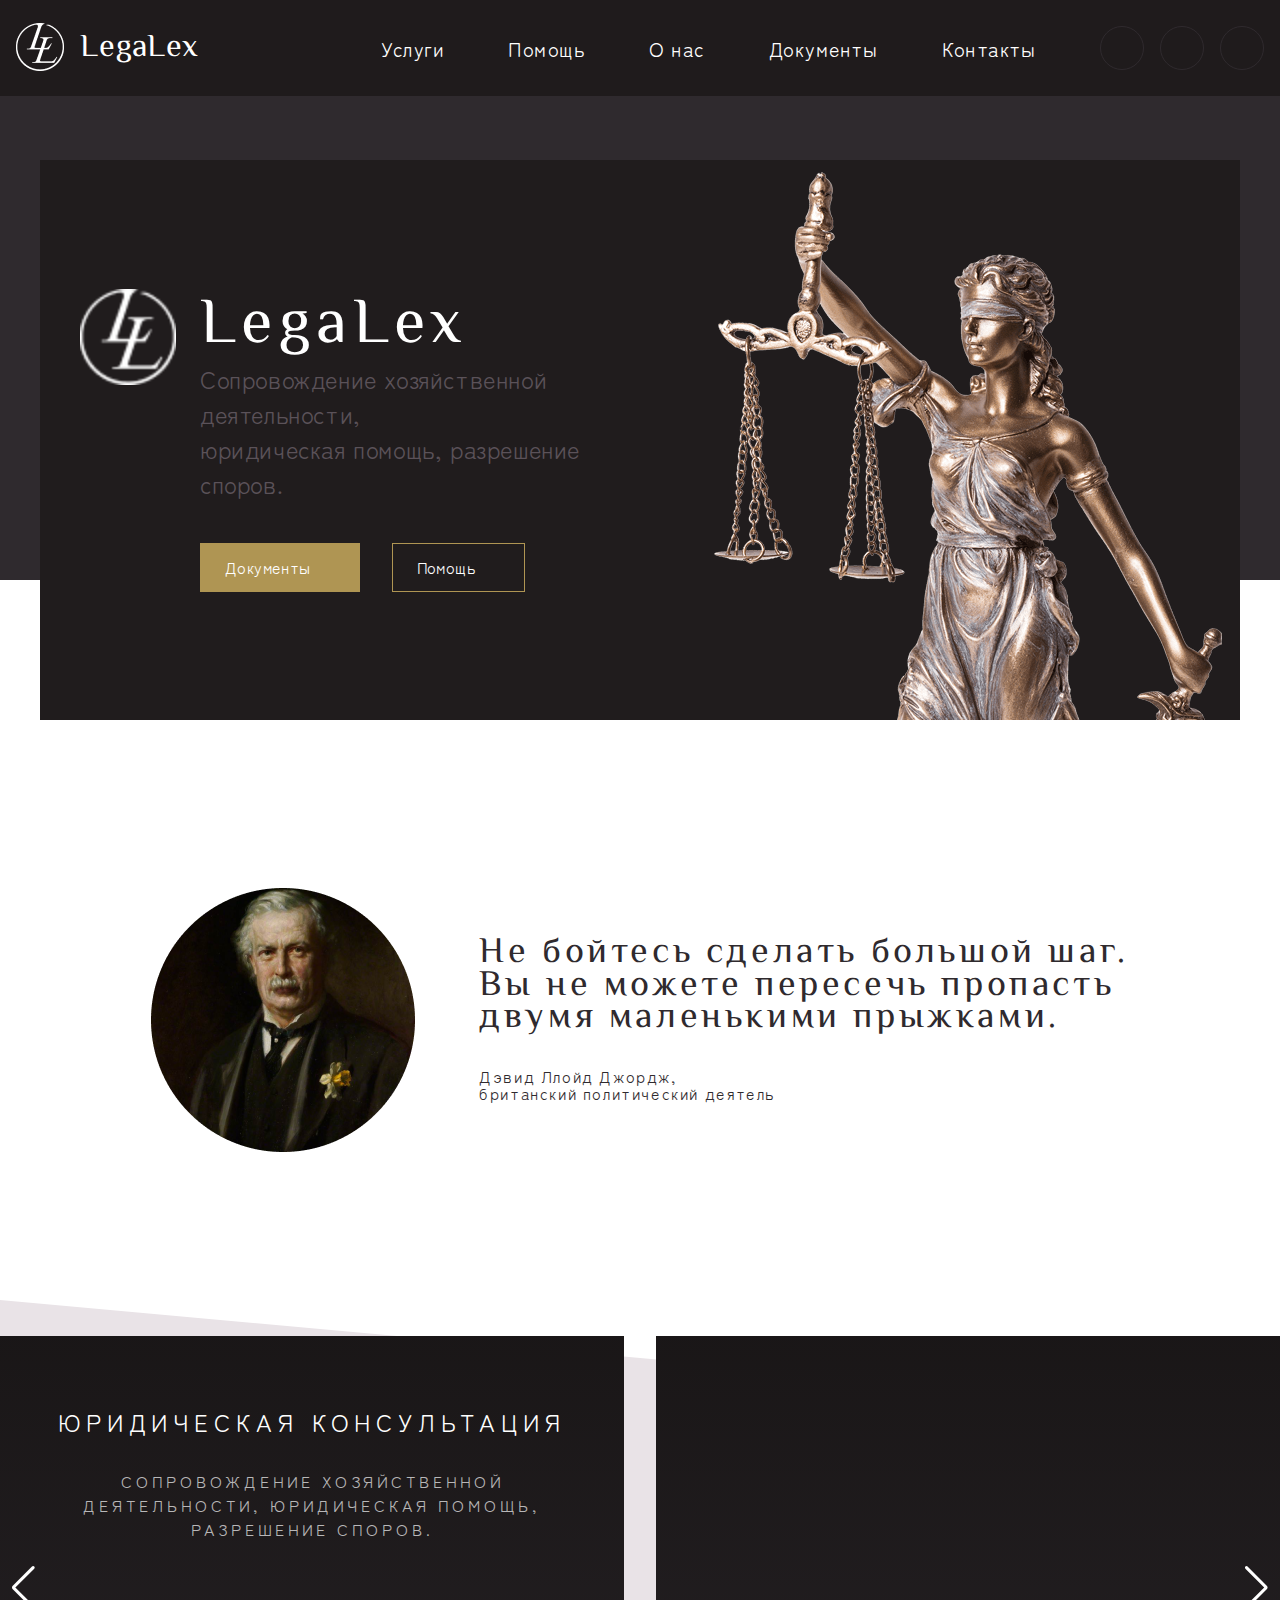
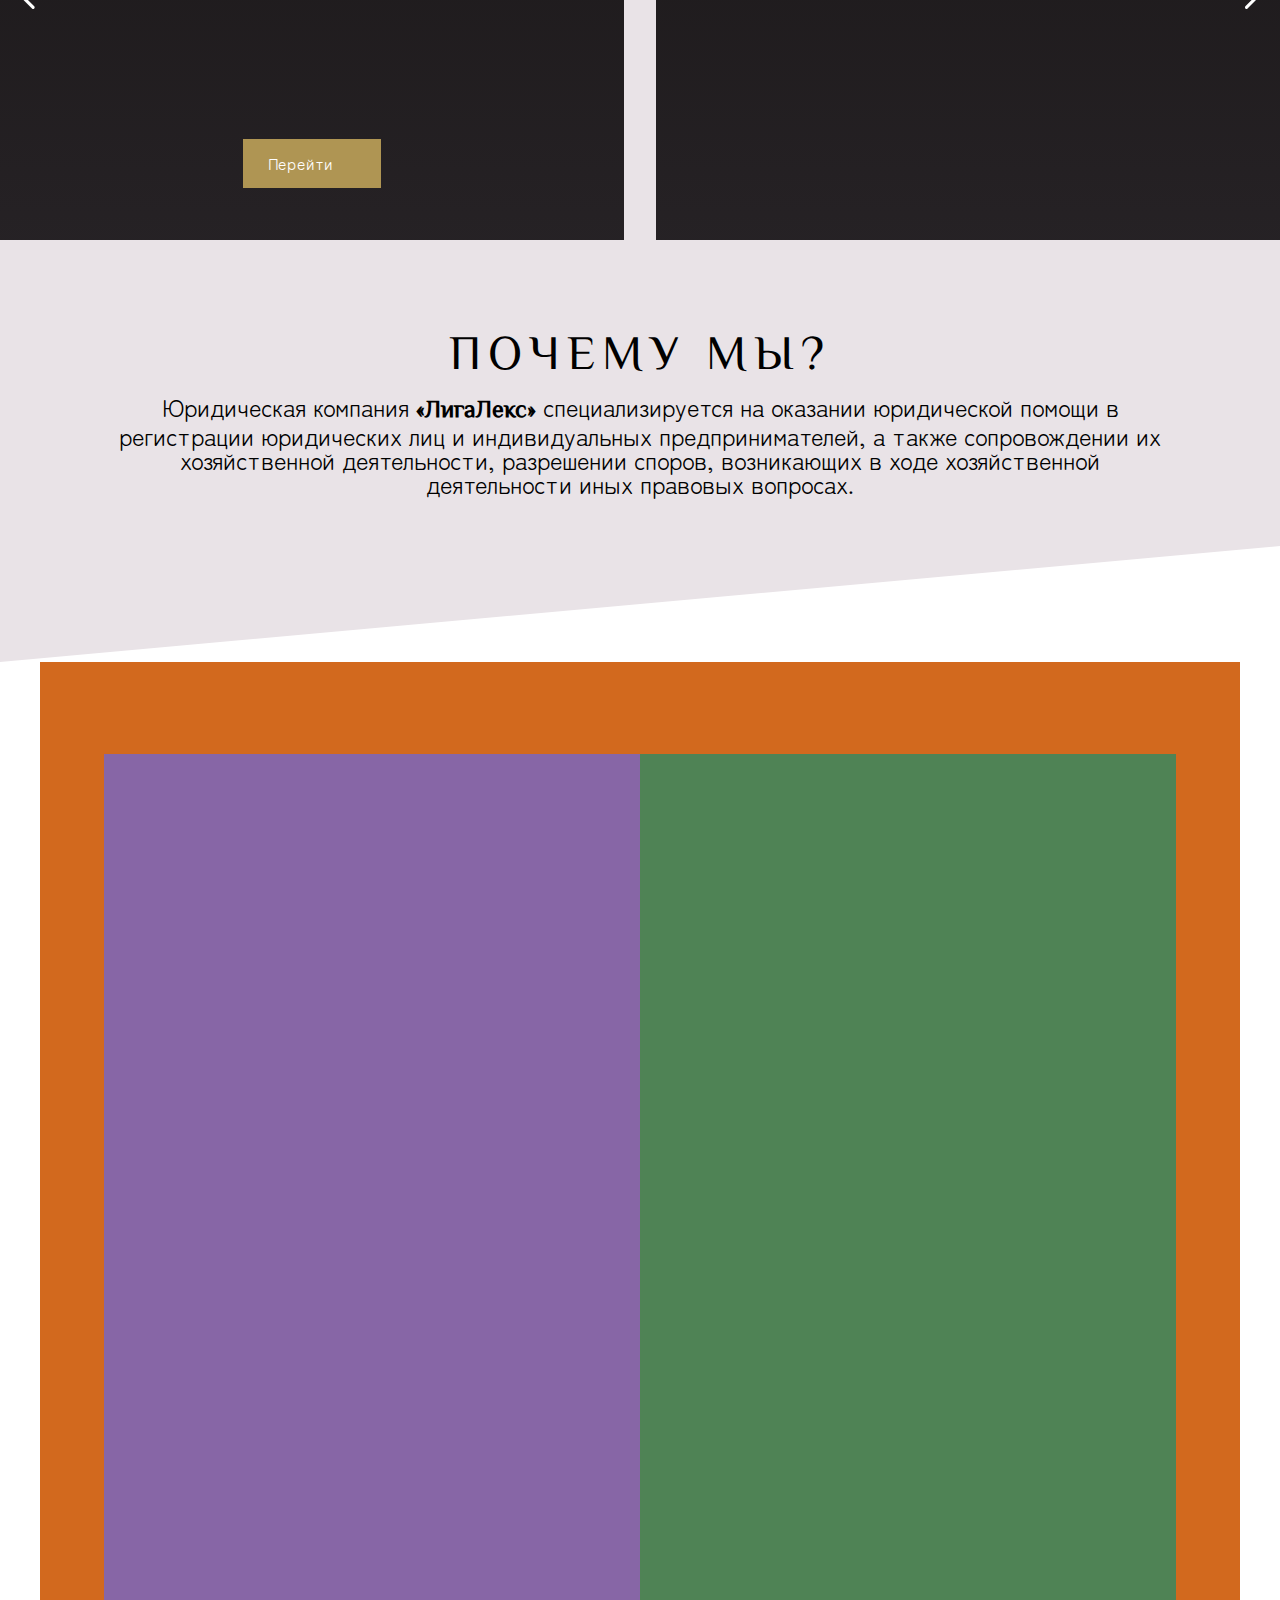
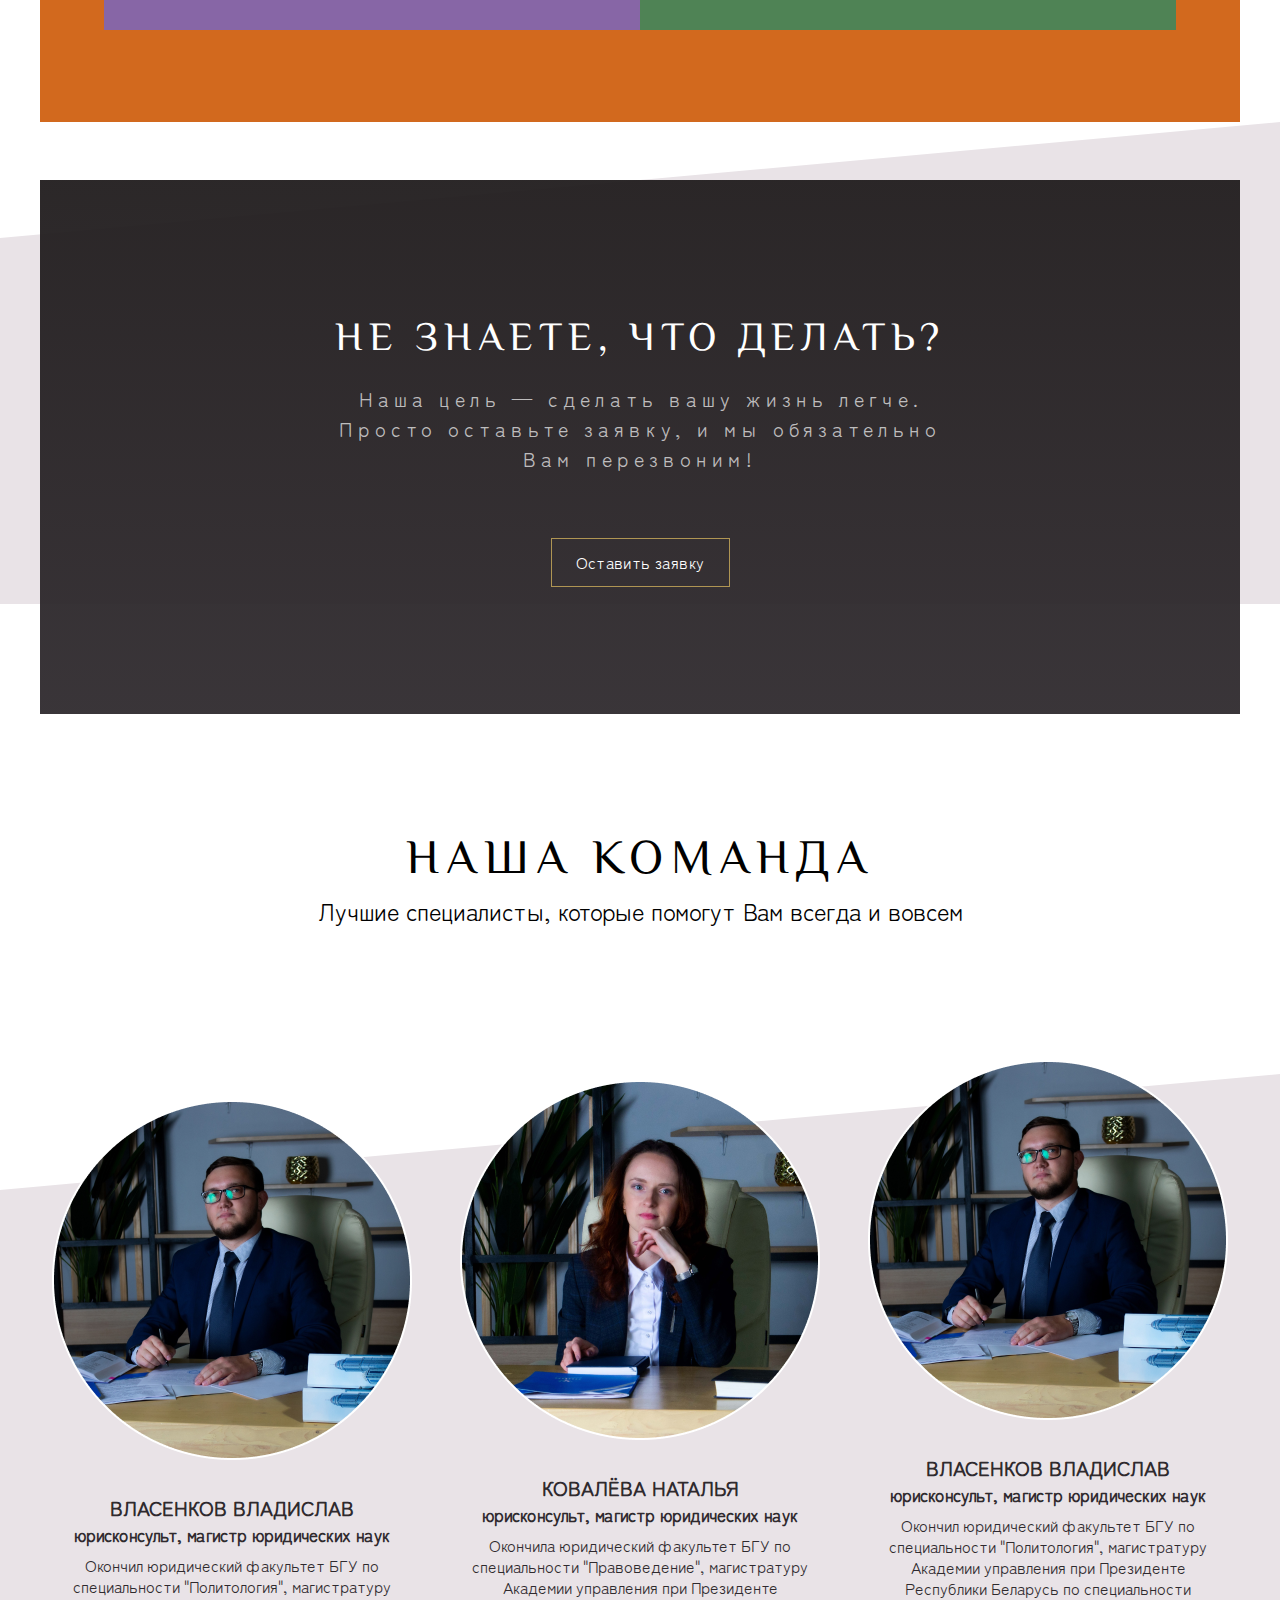
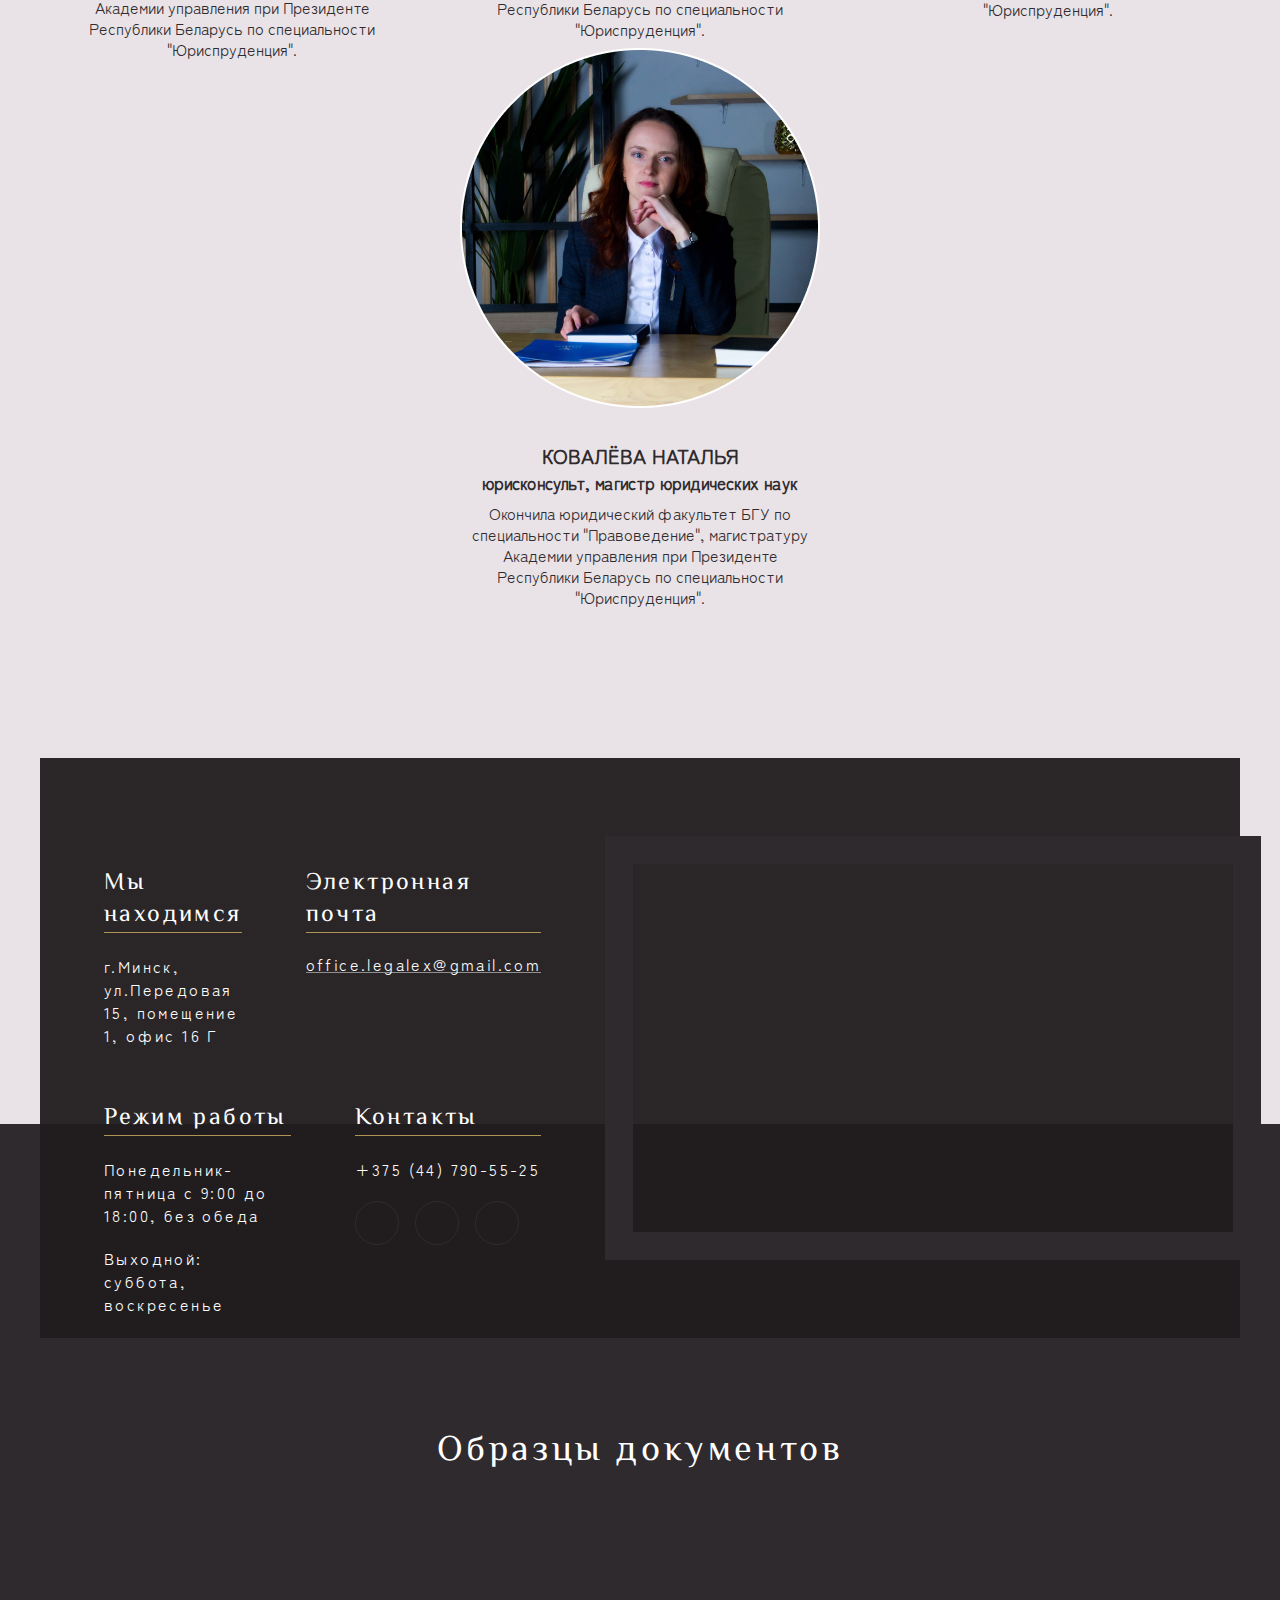
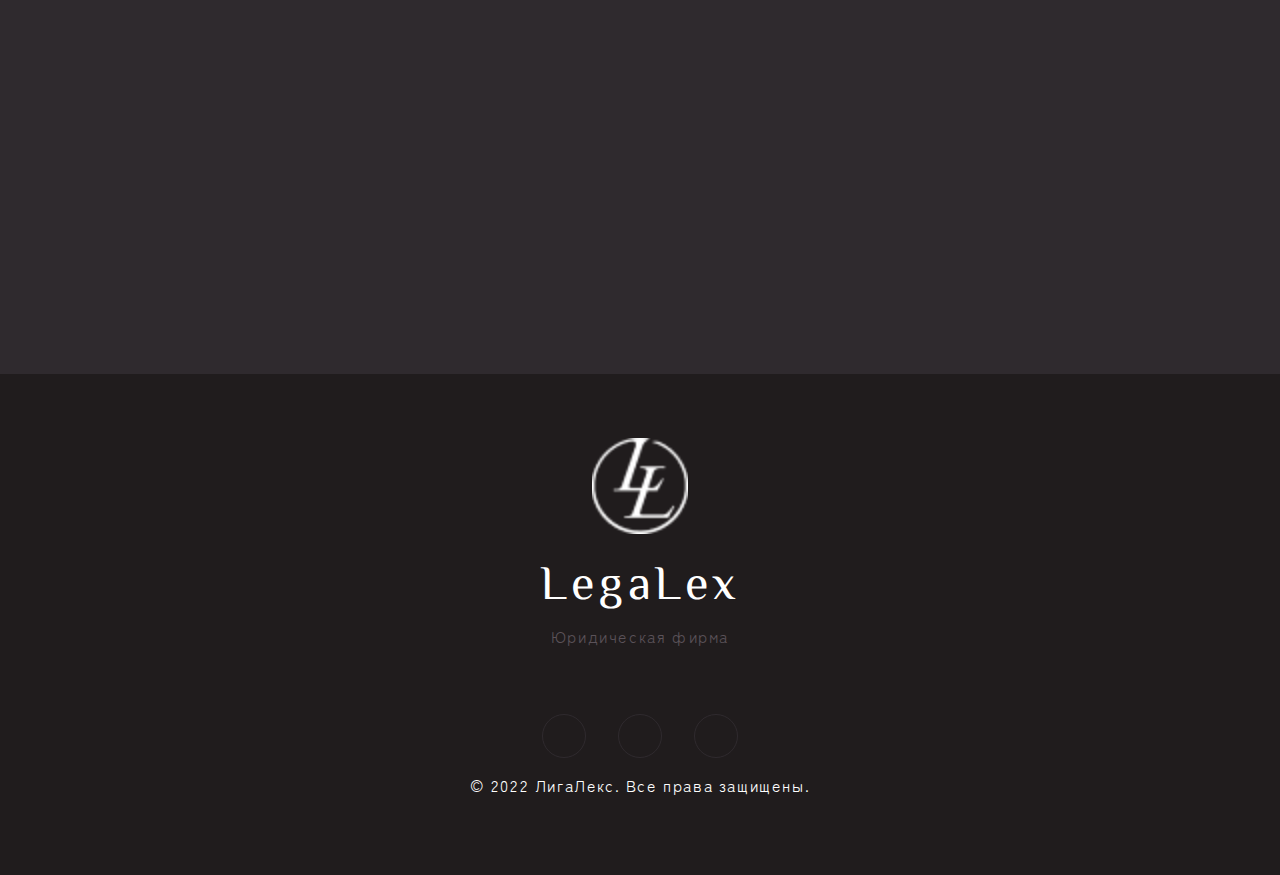
==== Legalex/Content/index.html @ a84768b1 "added section team" ====
<!DOCTYPE html>
<html lang="ru">

<head>
    <meta charset="UTF-8">
    <meta http-equiv="X-UA-Compatible" content="IE=edge">
    <meta name="viewport" content="width=device-width, initial-scale=1.0">

    <title>LegaLex</title>

    <meta name="description" content="LegaLex - Юридическая фирма">
    <meta name="keywords" content="LegaLex">
    <meta name="author" content="PiRat">
    <meta name="image" content="./img/logo.png">

    <meta property="og:type" content="website">

    <meta property="og:title" content="Title">
    <meta property="og:description" content="Description">
    <meta property="og:image" content="./img/logo.png">
    <meta property="og:url" content="https://example.com">

    <link rel="canonical" href="https://example.com">

    <!-- <link rel="preconnect" href="//fonts.gstatic.com"> -->
    <!-- <link rel="preconnect" href="//cdnjs.cloudflare.com"> -->
    <!-- <link rel="preconnect" href="//google-analytics.com"> -->

    <!-- https://www.favicon-generator.org/ -->

    <!-- <link rel="apple-touch-icon" sizes="57x57" href="./img/apple-icon-57x57.png">
    <link rel="apple-touch-icon" sizes="60x60" href="./img/apple-icon-60x60.png">
    <link rel="apple-touch-icon" sizes="72x72" href="./img/apple-icon-72x72.png">
    <link rel="apple-touch-icon" sizes="76x76" href="./img/apple-icon-76x76.png">
    <link rel="apple-touch-icon" sizes="114x114" href="./img/apple-icon-114x114.png">
    <link rel="apple-touch-icon" sizes="120x120" href="./img/apple-icon-120x120.png">
    <link rel="apple-touch-icon" sizes="144x144" href="./img/apple-icon-144x144.png">
    <link rel="apple-touch-icon" sizes="152x152" href="./img/apple-icon-152x152.png">
    <link rel="apple-touch-icon" sizes="180x180" href="./img/apple-icon-180x180.png">
    <link rel="icon" type="image/png" sizes="192x192"  href="./img/android-icon-192x192.png">
    <link rel="icon" type="image/png" sizes="32x32" href="./img/favicon-32x32.png">
    <link rel="icon" type="image/png" sizes="96x96" href="./img/favicon-96x96.png">
    <link rel="icon" type="image/png" sizes="16x16" href="./img/favicon-16x16.png">
    <link rel="manifest" href="./img/manifest.json">
    
    <meta name="msapplication-TileImage" content="./img/ms-icon-144x144.png">
    <meta name="msapplication-TileColor" content="#ffffff">
    <meta name="theme-color" content="#ffffff"> -->

    <meta name="apple-mobile-web-app-title" content="Title">

    <meta name="apple-mobile-web-app-capable" content="yes">

    <meta name="format-detection" content="telephone=no">
    <meta name="format-detection" content="address=no">

    <script defer src="libs/Swiper/swiper-bundle.min.js"></script>

    <link rel="stylesheet" href="libs/Swiper/swiper-bundle.min.css">
    <link rel="stylesheet" href="./css/style.css">
    <script defer src="js/script.js"></script>
</head>

<body>
    <header class="header">
        <div class="header-wrapper">
            <div class="header__body">
                <div class="header__logo-wrapper">
                    <a href="/" class="header__logo">
                        <div class="logo-image">
                            <img src="img/logo.png" alt="LegaLex">
                        </div>
                        <div class="logo-text">LegaLex</div>
                    </a>
                </div>

                <div class="header__info-wrapper">
                    <nav class="header__nav">
                        <ul class="header__nav-list">
                            <li class="header__nav-item">
                                <a href="#" class="header__nav-item-link">Услуги</a>
                            </li>
                            <li class="header__nav-item">
                                <a href="#" class="header__nav-item-link">Помощь</a>
                            </li>
                            <li class="header__nav-item">
                                <a href="#" class="header__nav-item-link">О нас</a>
                            </li>
                            <li class="header__nav-item">
                                <a href="#" class="header__nav-item-link">Документы</a>
                            </li>
                            <li class="header__nav-item">
                                <a href="#" class="header__nav-item-link">Контакты</a>
                            </li>
                        </ul>
                    </nav>

                    <div class="header__contacts">
                        <div class="header__contact-item telegram">
                        </div>
                        <div class="header__contact-item viber">
                        </div>
                        <div class="header__contact-item instagram">
                        </div>
                    </div>

                    <div class="header__burger">
                        <img src="img/burger.png" alt="Navigation Menu" />
                    </div>

                </div>
            </div>
        </div>
    </header>
    <section class="hero">
        <div class="content-main-wrapper">
            <div class="hero__content">
                <div class="hero__content-main">
                    <div class="content-main__logo">
                        <img src="img/logo.png" alt="LegaLex">
                    </div>
                    <div class="content-main__text">
                        <h1 class="text__caption">LegaLex</h1>
                        <p class="text__subcaption">Сопровождение хозяйственной деятельности,<br> юридическая помощь, разрешение споров.
                        </p>
                        <div class="text__controls">
                            <a href="#" class="control with-arrow control-filled">Документы</a>
                            <a href="#" class="control with-arrow control-bordered">Помощь</a>
                        </div>
                    </div>
                </div>
                <div class="hero__content-image">
                    <img src="img/femida.png" alt="LegaLex Hero">
                </div>
            </div>
        </div>
    </section>
    <section class="quote">
        <div class="content-wrapper">
            <div class="quote__content">
                <div class="quote__content-image">
                    <img src="img/Lloid.png" alt="LegaLex Quote">
                </div>
                <div class="quote__content-text">
                    <p>Не бойтесь сделать большой шаг.<br/>Вы не можете пересечь пропасть<br/>двумя маленькими прыжками.</p>
                    <p>Дэвид Ллойд Джордж,<br/>британский политический деятель</p>
                </div>
            </div>
        </div>
    </section>
    <div class="separator top-left__separator"></div>
    <section class="consultation">
        <div class="swiper">
            <!-- Additional required wrapper -->
            <div class="swiper-wrapper">
                <!-- Slides -->
                <div class="swiper-slide">
                    <div class="consultation-package">
                        <div class="consultation__text">
                            <h1 class="text__caption">Юридическая консультация</h1>
                            <p class="text__subcaption">Сопровождение хозяйственной деятельности, юридическая помощь, разрешение споров.
                            </p>
                        </div>
                        <div class="controls">
                            <a href="#" class="control with-arrow control-filled">Перейти</a>
                        </div>
                    </div>
                </div>
                <div class="swiper-slide">
                    <div class="consultation-package"></div>
                </div>
                <div class="swiper-slide">
                    <div class="consultation-package"></div>
                </div>
                <div class="swiper-slide">
                    <div class="consultation-package"></div>
                </div>
            </div>
            <!-- If we need navigation buttons -->
            <div class="swiper-button-prev"></div>
            <div class="swiper-button-next"></div>

            <!-- If we need pagination -->
            <div class="swiper-pagination"></div>
        </div>
        <div class="content-wrapper">
            <div class="consultation__content">
                <div class="footer__text">
                    <h1 class="text__caption">Почему мы?</h1>
                    <p class="text__subcaption">Юридическая компания <b>«ЛигаЛекс»</b> специализируется на оказании юридической помощи в регистрации юридических лиц и индивидуальных предпринимателей, а также сопровождении их хозяйственной деятельности, разрешении споров, возникающих
                        в ходе хозяйственной деятельности иных правовых вопросах.
                    </p>
                </div>
            </div>
        </div>
    </section>
    <div class="separator bottom-left__separator"></div>

    <section class="information">
        <div class="content-wrapper">
            <div class="information__content">
                <div class="theses"></div>
                <div class="regulations"></div>
            </div>
        </div>
    </section>
    <div class="separator top-right__separator"></div>
    <section class="order">
        <div class="content-wrapper">
            <div class="order__content">
                <div class="order__text">
                    <h1 class="text__caption">Не знаете, что делать?</h1>
                    <p class="text__subcaption">Наша цель — сделать вашу жизнь легче. Просто оставьте заявку, и мы обязательно Вам перезвоним!
                    </p>
                </div>
                <div class="controls">
                    <a href="#" class="control">Оставить заявку</a>
                </div>
            </div>
        </div>
    </section>
    
    <section class="team">
        <div class="footer__text">
            <h1 class="text__caption">Наша команда</h1>
            <p class="text__subcaption">
                Лучшие специалисты, которые помогут Вам всегда и вовсем
            </p>
        </div>
        <div class="separator top-right__separator"></div>
        <div class="team__content">          
            <div class="team__party">
                <div class="persone">
                    <div class="persone_avatar">
                        <img src="./img/vvAvatar.png"/> 
                    </div>
                    <div class="persone_info">
                        <span class="persone_name">Власенков Владислав</span>
                        <span class="persone_work">юрисконсульт, магистр юридических наук</span>
                        <p class="persone_about">
                            Окончил юридический факультет БГУ по специальности "Политология", магистратуру Академии управления при Президенте Республики Беларусь по специальности "Юриспруденция".
                        </p>
                    </div>
                </div>
                <div class="persone">
                    <div class="persone_avatar">
                        <img src="./img/khAvatar.png"/> 
                    </div>
                    <div class="persone_info">
                        <span class="persone_name">Ковалёва Наталья</span>
                        <span class="persone_work">юрисконсульт, магистр юридических наук</span>
                        <p class="persone_about">
                            Окончила юридический факультет БГУ по специальности "Правоведение", магистратуру Академии управления при Президенте Республики Беларусь по специальности "Юриспруденция".
                        </p>
                    </div>
                </div>
                <div class="persone">
                    <div class="persone_avatar">
                        <img src="./img/vvAvatar.png"/> 
                    </div>
                    <div class="persone_info">
                        <span class="persone_name">Власенков Владислав</span>
                        <span class="persone_work">юрисконсульт, магистр юридических наук</span>
                        <p class="persone_about">
                            Окончил юридический факультет БГУ по специальности "Политология", магистратуру Академии управления при Президенте Республики Беларусь по специальности "Юриспруденция".
                        </p>
                    </div>
                </div>
                <div class="persone">
                    <div class="persone_avatar">
                        <img src="./img/khAvatar.png"/> 
                    </div>
                    <div class="persone_info">
                        <span class="persone_name">Ковалёва Наталья</span>
                        <span class="persone_work">юрисконсульт, магистр юридических наук</span>
                        <p class="persone_about">
                            Окончила юридический факультет БГУ по специальности "Правоведение", магистратуру Академии управления при Президенте Республики Беларусь по специальности "Юриспруденция".
                        </p>
                    </div>
                </div>
            </div>
        </div>
    </section>
    
    <section class="about">
        <div class="content-wrapper">
            <div class="about__content">
                <div class="content__info">
                    <div class="info-container">
                        <div class="we-are">
                            <h1 class="text__caption">Мы находимся</h1>
                            <p class="text__subcaption">г.Минск, ул.Передовая 15, помещение 1, офис 16 Г</p>
                        </div>
                        <div class="email">
                            <h1 class="text__caption">Электронная почта</h1>
                            <a href="#" class="text__subcaption">office.legalex@gmail.com</a>
                        </div>
                    </div>
                    <div class="info-container">
                        <div class="working-mode">
                            <h1 class="text__caption">Режим работы</h1>
                            <p class="text__subcaption">Понедельник-пятница с 9:00 до 18:00, без обеда</p>
                            <p class="text__subcaption">Выходной: суббота, воскресенье</p>
                        </div>
                        <div class="contacts">
                            <h1 class="text__caption">Контакты</h1>
                            <p class="text__subcaption">+375 (44) 790-55-25</p>
                            <div class="header__contacts">
                                <div class="header__contact-item telegram">
                                </div>
                                <div class="header__contact-item viber">
                                </div>
                                <div class="header__contact-item instagram">
                                </div>
                            </div>
                        </div>
                    </div>
                </div>
                <div class="content__map">
                    <div class="map">

                    </div>
                </div>
            </div>
        </div>
        </div>
    </section>

    <section class="documents">
        <div class="content-wrapper">
            <div class="documents__content">
                <h1 class="text__caption">Образцы документов</h1>
            </div>
        </div>
    </section>

    <footer class="footer">
        <div class="content-wrapper">
            <div class="footer__content">
                <div class="footer__content-main">
                    <div class="content-main__logo">
                        <img src="img/logo.png" alt="LegaLex">
                    </div>
                    <div class="content-main__text">
                        <h1 class="text__caption">LegaLex</h1>
                        <p class="text__subcaption">Юридическая фирма</p>
                    </div>
                </div>
                <div class="footer__content-side">
                    <div class="footer__contacts">
                        <div class="header__contact-item telegram">
                        </div>
                        <div class="header__contact-item viber">
                        </div>
                        <div class="header__contact-item instagram">
                        </div>
                    </div>
                    <div class="footer__all-rights">
                        <p>© 2022 ЛигаЛекс. Все права защищены.</p>
                    </div>
                </div>
            </div>
        </div>
    </footer>
</body>

</html>
---- Legalex/Content/css/style.css ----
html,
        body,
        div,
        span,
        applet,
        object,
        iframe,
        h1,
        h2,
        h3,
        h4,
        h5,
        h6,
        p,
        blockquote,
        pre,
        a,
        abbr,
        acronym,
        address,
        big,
        cite,
        code,
        del,
        dfn,
        em,
        img,
        ins,
        kbd,
        q,
        s,
        samp,
        small,
        strike,
        strong,
        sub,
        sup,
        tt,
        var,
        b,
        u,
        i,
        center,
        dl,
        dt,
        dd,
        ol,
        ul,
        li,
        fieldset,
        form,
        label,
        legend,
        table,
        caption,
        tbody,
        tfoot,
        thead,
        tr,
        th,
        td,
        article,
        aside,
        canvas,
        details,
        embed,
        figure,
        figcaption,
        footer,
        header,
        hgroup,
        menu,
        nav,
        output,
        ruby,
        section,
        summary,
        time,
        mark,
        audio,
        video {
            margin: 0;
            padding: 0;
            border: 0;
            font-size: 100%;
            font: inherit;
            vertical-align: baseline;
        }
        /* make sure to set some focus styles for accessibility */
        
         :focus {
            outline: 0;
        }
        /* HTML5 display-role reset for older browsers */
        
        article,
        aside,
        details,
        figcaption,
        figure,
        footer,
        header,
        hgroup,
        menu,
        nav,
        section {
            display: block;
        }
        
        body {
            line-height: 1;
        }
        
        ol,
        ul {
            list-style: none;
        }
        
        blockquote,
        q {
            quotes: none;
        }
        
        blockquote:before,
        blockquote:after,
        q:before,
        q:after {
            content: '';
            content: none;
        }
        
        table {
            border-collapse: collapse;
            border-spacing: 0;
        }
        
        input[type=search]::-webkit-search-cancel-button,
        input[type=search]::-webkit-search-decoration,
        input[type=search]::-webkit-search-results-button,
        input[type=search]::-webkit-search-results-decoration {
            -webkit-appearance: none;
            -moz-appearance: none;
        }
        
        input[type=search] {
            -webkit-appearance: none;
            -moz-appearance: none;
            -webkit-box-sizing: content-box;
            -moz-box-sizing: content-box;
            box-sizing: content-box;
        }
        
        textarea {
            overflow: auto;
            vertical-align: top;
            resize: vertical;
        }
        /**
 * Correct `inline-block` display not defined in IE 6/7/8/9 and Firefox 3.
 */
        
        audio,
        canvas,
        video {
            display: inline-block;
            *display: inline;
            *zoom: 1;
            max-width: 100%;
        }
        /**
 * Prevent modern browsers from displaying `audio` without controls.
 * Remove excess height in iOS 5 devices.
 */
        
        audio:not([controls]) {
            display: none;
            height: 0;
        }
        /**
 * Address styling not present in IE 7/8/9, Firefox 3, and Safari 4.
 * Known issue: no IE 6 support.
 */
        
        [hidden] {
            display: none;
        }
        /**
 * 1. Correct text resizing oddly in IE 6/7 when body `font-size` is set using
 *    `em` units.
 * 2. Prevent iOS text size adjust after orientation change, without disabling
 *    user zoom.
 */
        
        html {
            font-size: 100%;
            /* 1 */
            -webkit-text-size-adjust: 100%;
            /* 2 */
            -ms-text-size-adjust: 100%;
            /* 2 */
        }
        /**
 * Address `outline` inconsistency between Chrome and other browsers.
 */
        
        a:focus {
            outline: thin dotted;
        }
        /**
 * Improve readability when focused and also mouse hovered in all browsers.
 */
        
        a:active,
        a:hover {
            outline: 0;
        }
        /**
 * 1. Remove border when inside `a` element in IE 6/7/8/9 and Firefox 3.
 * 2. Improve image quality when scaled in IE 7.
 */
        
        img {
            border: 0;
            /* 1 */
            -ms-interpolation-mode: bicubic;
            /* 2 */
        }
        /**
 * Address margin not present in IE 6/7/8/9, Safari 5, and Opera 11.
 */
        
        figure {
            margin: 0;
        }
        /**
 * Correct margin displayed oddly in IE 6/7.
 */
        
        form {
            margin: 0;
        }
        /**
 * Define consistent border, margin, and padding.
 */
        
        fieldset {
            border: 1px solid #c0c0c0;
            margin: 0 2px;
            padding: 0.35em 0.625em 0.75em;
        }
        /**
 * 1. Correct color not being inherited in IE 6/7/8/9.
 * 2. Correct text not wrapping in Firefox 3.
 * 3. Correct alignment displayed oddly in IE 6/7.
 */
        
        legend {
            border: 0;
            /* 1 */
            padding: 0;
            white-space: normal;
            /* 2 */
            *margin-left: -7px;
            /* 3 */
        }
        /**
 * 1. Correct font size not being inherited in all browsers.
 * 2. Address margins set differently in IE 6/7, Firefox 3+, Safari 5,
 *    and Chrome.
 * 3. Improve appearance and consistency in all browsers.
 */
        
        button,
        input,
        select,
        textarea {
            font-size: 100%;
            /* 1 */
            margin: 0;
            /* 2 */
            vertical-align: baseline;
            /* 3 */
            *vertical-align: middle;
            /* 3 */
        }
        /**
 * Address Firefox 3+ setting `line-height` on `input` using `!important` in
 * the UA stylesheet.
 */
        
        button,
        input {
            line-height: normal;
        }
        /**
 * Address inconsistent `text-transform` inheritance for `button` and `select`.
 * All other form control elements do not inherit `text-transform` values.
 * Correct `button` style inheritance in Chrome, Safari 5+, and IE 6+.
 * Correct `select` style inheritance in Firefox 4+ and Opera.
 */
        
        button,
        select {
            text-transform: none;
        }
        /**
 * 1. Avoid the WebKit bug in Android 4.0.* where (2) destroys native `audio`
 *    and `video` controls.
 * 2. Correct inability to style clickable `input` types in iOS.
 * 3. Improve usability and consistency of cursor style between image-type
 *    `input` and others.
 * 4. Remove inner spacing in IE 7 without affecting normal text inputs.
 *    Known issue: inner spacing remains in IE 6.
 */
        
        button,
        html input[type="button"],
        /* 1 */
        
        input[type="reset"],
        input[type="submit"] {
            -webkit-appearance: button;
            /* 2 */
            cursor: pointer;
            /* 3 */
            *overflow: visible;
            /* 4 */
        }
        /**
 * Re-set default cursor for disabled elements.
 */
        
        button[disabled],
        html input[disabled] {
            cursor: default;
        }
        /**
 * 1. Address box sizing set to content-box in IE 8/9.
 * 2. Remove excess padding in IE 8/9.
 * 3. Remove excess padding in IE 7.
 *    Known issue: excess padding remains in IE 6.
 */
        
        input[type="checkbox"],
        input[type="radio"] {
            box-sizing: border-box;
            /* 1 */
            padding: 0;
            /* 2 */
            *height: 13px;
            /* 3 */
            *width: 13px;
            /* 3 */
        }
        /**
 * 1. Address `appearance` set to `searchfield` in Safari 5 and Chrome.
 * 2. Address `box-sizing` set to `border-box` in Safari 5 and Chrome
 *    (include `-moz` to future-proof).
 */
        
        input[type="search"] {
            -webkit-appearance: textfield;
            /* 1 */
            -moz-box-sizing: content-box;
            -webkit-box-sizing: content-box;
            /* 2 */
            box-sizing: content-box;
        }
        /**
 * Remove inner padding and search cancel button in Safari 5 and Chrome
 * on OS X.
 */
        
        input[type="search"]::-webkit-search-cancel-button,
        input[type="search"]::-webkit-search-decoration {
            -webkit-appearance: none;
        }
        /**
 * Remove inner padding and border in Firefox 3+.
 */
        
        button::-moz-focus-inner,
        input::-moz-focus-inner {
            border: 0;
            padding: 0;
        }
        /**
 * 1. Remove default vertical scrollbar in IE 6/7/8/9.
 * 2. Improve readability and alignment in all browsers.
 */
        
        textarea {
            overflow: auto;
            /* 1 */
            vertical-align: top;
            /* 2 */
        }
        /**
 * Remove most spacing between table cells.
 */
        
        table {
            border-collapse: collapse;
            border-spacing: 0;
        }
        
        html,
        button,
        input,
        select,
        textarea {
            color: #222;
        }
        
         ::-moz-selection {
            background: #b3d4fc;
            text-shadow: none;
        }
        
         ::selection {
            background: #b3d4fc;
            text-shadow: none;
        }
        
        img {
            vertical-align: middle;
        }
        
        fieldset {
            border: 0;
            margin: 0;
            padding: 0;
        }
        
        textarea {
            resize: vertical;
        }
        
        .chromeframe {
            margin: 0.2em 0;
            background: #ccc;
            color: #000;
            padding: 0.2em 0;
        }
        /* zen-maru-gothic-regular - latin_cyrillic */
        
        @font-face {
            font-family: 'Zen Maru Gothic';
            font-style: normal;
            font-weight: 400;
            src: url('../fonts/zen-maru-gothic-v9-latin_cyrillic-regular.eot');
            /* IE9 Compat Modes */
            src: local(''), url('../fonts/zen-maru-gothic-v9-latin_cyrillic-regular.eot?#iefix') format('embedded-opentype'), /* IE6-IE8 */
            url('../fonts/zen-maru-gothic-v9-latin_cyrillic-regular.woff2') format('woff2'), /* Super Modern Browsers */
            url('../fonts/zen-maru-gothic-v9-latin_cyrillic-regular.woff') format('woff'), /* Modern Browsers */
            url('../fonts/zen-maru-gothic-v9-latin_cyrillic-regular.ttf') format('truetype'), /* Safari, Android, iOS */
            url('../fonts/zen-maru-gothic-v9-latin_cyrillic-regular.svg#ZenMaruGothic') format('svg');
            /* Legacy iOS */
        }
        /* el-messiri-regular - latin_cyrillic */
        
        @font-face {
            font-family: 'El Messiri';
            font-style: normal;
            font-weight: 400;
            src: url('../fonts/el-messiri-v15-latin_cyrillic-regular.eot');
            /* IE9 Compat Modes */
            src: local(''), url('../fonts/el-messiri-v15-latin_cyrillic-regular.eot?#iefix') format('embedded-opentype'), /* IE6-IE8 */
            url('../fonts/el-messiri-v15-latin_cyrillic-regular.woff2') format('woff2'), /* Super Modern Browsers */
            url('../fonts/el-messiri-v15-latin_cyrillic-regular.woff') format('woff'), /* Modern Browsers */
            url('../fonts/el-messiri-v15-latin_cyrillic-regular.ttf') format('truetype'), /* Safari, Android, iOS */
            url('../fonts/el-messiri-v15-latin_cyrillic-regular.svg#ElMessiri') format('svg');
            /* Legacy iOS */
        }
        /* Default configuration*******************************/
        
        html {
            height: 100%;
            box-sizing: border-box;
        }
        
        *,
        *::before,
        *::after {
            box-sizing: inherit;
        }
        
        body {
            font-family: 'Zen Maru Gothic';
            font-style: normal;
            font-weight: normal;
            font-size: 16px;
            line-height: 1.2;
            width: 100%;
            color: #2F2A2E;
        }
        /*Slider****************************************/
        
        .swiper {
            overflow: hidden;
            width: 100%;
        }
        /*Separator****************************************/
        
        .separator {
            position: relative;
            top: 0;
            left: 0;
            width: 100%;
            height: 0;
        }
        
        .top-left__separator,
        .top-right__separator {
            border-top: 116px solid transparent;
        }
        
        .bottom-left__separator,
        .bottom-right__separator {
            border-bottom: 116px solid transparent;
        }
        /*AdaptiveSeparator****************************************/
        
        @media(max-width: 1199.98px) {
            .top-left__separator,
            .top-right-separator {
                border-top: 80px solid transparent;
            }
            .bottom-left__separator,
            .bottom-right__separator {
                border-bottom: 80px solid transparent;
            }
        }
        
        @media(max-width: 991.98px) {
            .section-top-left-separator {
                border-top: 60px solid transparent;
            }
            .section-bottom-left-separator {
                border-bottom: 60px solid transparent;
            }
            .section-top-right-separator {
                border-top: 60px solid transparent;
            }
            .section-bottom-right-separator {
                border-bottom: 60px solid transparent;
            }
        }
        /*ShadowElementConfiguration*******************************/
        
        @media (max-width: 767.98px) {
            .shadow-on-tablet {
                display: none !important;
            }
        }
        /*Header configuration*******************************/
        
        header {
            position: absolute;
            top: 0;
            left: 0;
            width: 100%;
            z-index: 16;
        }
        
        header:before {
            content: '';
            position: inherit;
            top: 0;
            left: 0;
            width: 100%;
            height: 100%;
            background-color: #1F1B1C;
            z-index: 8;
        }
        
        .header-wrapper {
            max-width: 1440px;
            margin: 0 auto;
        }
        
        .header__body {
            position: relative;
            width: 100%;
            height: 96px;
            display: flex;
            align-items: center;
            justify-content: space-between;
        }
        /*AdaptiveContentMainWrapper*******************************/
        
        .content-main-wrapper {
            max-width: 1440px;
            margin: 0 auto;
        }
        
        @media(max-width:1439.98px) {
            .content-main-wrapper {
                max-width: 1200px;
            }
        }
        
        @media(max-width:1199.98px) {
            .content-main-wrapper {
                max-width: 970px;
            }
        }
        
        @media(max-width:991.98px) {
            .content-main-wrapper {
                max-width: 740px;
            }
        }
        
        @media(max-width:767.98px) {
            .content-main-wrapper {
                max-width: 580px;
            }
        }
        
        @media (max-width: 599.98px) {
            .content-main-wrapper {
                max-width: 480px;
            }
        }
        
        @media (max-width: 499.98px) {
            .content-main-wrapper {
                max-width: 360px;
            }
        }
        /*HeaderBody*******************************/
        
        .header__body {
            padding: 0 16px;
        }
        /*LogoWrapper*******************************/
        
        .header__logo-wrapper {
            z-index: 8;
        }
        
        .header__logo {
            position: relative;
            display: flex;
            text-decoration: none;
        }
        
        .logo-image {
            flex: 0 0 48px;
            overflow: hidden;
        }
        
        .logo-image img {
            max-width: 100%;
            display: block;
        }
        
        .logo-text {
            margin-left: 16px;
            font-family: 'El Messiri';
            font-size: 32px;
            line-height: 50px;
            letter-spacing: 0.025em;
            color: #FFFFFF;
        }
        /*InfoWrapper*******************************/
        
        .header__info-wrapper {
            display: flex;
            gap: 64px;
        }
        /*NavBar*******************************/
        
        .header__nav {
            position: relative;
            margin: auto 0;
            z-index: 8;
        }
        
        .header__nav-list {
            display: flex;
            gap: 64px;
        }
        
        .header__nav-list li {
            list-style: none;
        }
        
        .header__nav-item-link {
            font-size: 20px;
            line-height: 29px;
            letter-spacing: 0.025em;
            color: #FFFFFF;
            text-decoration: none;
        }
        
        .header__nav-item-link:hover,
        .header__nav-item-link:active {
            text-decoration: underline;
        }
        
        .header__nav-item-link:focus {
            outline: none;
        }
        /*Contacts*******************************/
        
        .header__contacts {
            display: flex;
            position: relative;
            gap: 16px;
            z-index: 8;
        }
        
        .header__contact-item {
            width: 44px;
            height: 44px;
            border: 1px solid #2F2A2E;
            border-radius: 100%;
            background-position: center center;
            background-repeat: no-repeat;
        }
        
        .telegram {
            background-image: url('../img/telegram-icon.svg');
        }
        
        .viber {
            background-image: url('../img/viber-icon.svg');
        }
        
        .instagram {
            background-image: url('../img/instagram-icon.svg');
        }
        
        .header__contact-item:hover {
            border: 1px solid #AF9553;
        }
        /*Burger*******************************/
        
        .header__burger {
            display: none;
        }
        
        .header__burger.active img {
            filter: invert(20%);
        }
        
        .header__burger img {
            max-width: 100%;
            display: block;
        }
        /*Adaptive Header*******************************/
        
        @media (max-width: 1159.98px) {
            .logo-text {
                display: none;
            }
            .header__contacts {
                display: none;
            }
            .header__body {
                height: 64px;
            }
            .header__nav-list {
                gap: 56px;
            }
        }
        
        @media (max-width: 767.98px) {
            body.scroll_lock {
                overflow: hidden;
            }
            .header__burger {
                display: block;
                width: 36px;
                z-index: 8;
            }
            .header__nav {
                position: absolute;
                top: -100vh;
                left: 0;
                width: 100%;
                height: 100vh;
                overflow: auto;
                background-color: #1F1B1C;
                padding: 72px 16px 16px 24px;
                transition: all 0.3s ease 0s;
                z-index: 4;
            }
            .header__nav.active {
                top: 0;
            }
            .header__nav-list {
                display: block;
            }
            .header__nav-item {
                margin: 0 0 8px 0;
            }
        }
        
        @media (max-width: 374.98px) {
            .header__body {
                height: 48px;
            }
            .header__nav {
                padding-top: 56px;
            }
            .logo-image {
                flex: 0 0 36px;
            }
            .header__burger {
                top: 12px;
                right: 12px;
                width: 24px;
            }
        }
        /*Content**************************************************/
        /*Hero*****************************************************/
        
        .hero {
            position: relative;
            top: 0;
            left: 0;
            width: 100%;
            height: 580px;
            padding-top: 160px;
            background-color: #2F2A2E;
            z-index: 8;
        }
        /*AdaptiveContentWrapper*******************************/
        
        .content-wrapper {
            max-width: 1440px;
            height: 100%;
            margin: 0 auto;
        }
        
        @media(max-width:1439.98px) {
            .content-wrapper {
                max-width: 1200px;
            }
        }
        
        @media(max-width:1199.98px) {
            .content-wrapper {
                max-width: 970px;
            }
        }
        
        @media(max-width:991.98px) {
            .content-wrapper {
                max-width: 740px;
            }
        }
        
        @media(max-width:767.98px) {
            .content-wrapper {
                max-width: 580px;
            }
        }
        
        @media (max-width: 599.98px) {
            .content-wrapper {
                max-width: 480px;
            }
        }
        
        @media (max-width: 499.98px) {
            .content-wrapper {
                max-width: 360px;
            }
        }
        /*HeroContent*****************************************************/
        
        .hero__content {
            display: flex;
            align-items: center;
            justify-content: space-around;
            gap: 8vh;
            width: 100%;
            height: 100%;
            padding-left: 40px;
            background-color: #201C1D;
        }
        
        .hero__content-main {
            display: flex;
            justify-content: right;
            width: 50%;
            height: 100%;
            gap: 24px;
        }
        
        .content-main__logo img {
            display: block;
            width: 96px;
            overflow: hidden;
        }
        
        .hero .content-main__text .text__caption {
            margin-top: -12px;
            font-family: 'El Messiri';
            font-style: normal;
            font-weight: 400;
            font-size: 64px;
            line-height: 100px;
            display: flex;
            align-items: center;
            letter-spacing: 0.1em;
            color: #FFFFFF;
        }
        
        .hero .content-main__text .text__subcaption {
            margin-top: -16px;
            font-family: 'Zen Maru Gothic';
            font-style: normal;
            font-weight: 400;
            font-size: 24px;
            line-height: 35px;
            letter-spacing: 0.025em;
            color: #5B5259;
        }
        
        .text__controls {
            margin-top: 42px;
            display: flex;
            gap: 32px;
        }
        
        .control {
            position: relative;
            display: block;
            border: 1px solid #AF9553;
            padding-top: 12px;
            padding-bottom: 12px;
            padding-left: 24px;
            padding-right: 48px;
            font-family: 'Zen Maru Gothic';
            font-style: normal;
            font-weight: 400;
            font-size: 16px;
            line-height: 23px;
            letter-spacing: 0.025em;
            color: #FFFFFF;
            text-decoration: none;
        }
        
        .with-arrow.control:hover::after {
            right: -4px;
        }
        
        .with-arrow.control::after {
            content: "";
            position: absolute;
            right: 0;
            top: 0;
            width: 48px;
            height: 100%;
            background-image: url('../img/arrow.svg');
            background-position: center center;
            background-repeat: no-repeat;
            transition: all 0.2s linear;
        }
        
        .control.control-filled {
            background-color: #AF9553;
        }
        
        .hero__content-image {
            overflow: hidden;
            width: 50%;
        }
        
        .hero__content-image img {
            object-fit: cover;
            margin: auto;
            display: block;
        }
        /*AdaptiveHero****************************************/
        
        @media(max-width: 1199.98px) {
            .hero {
                height: 420px;
                padding-top: 140px;
            }
            .hero__content-image {
                display: none;
            }
            .hero__content {
                padding: 80px 0 80px 0;
            }
            .hero__content-main {
                width: 100%;
                justify-content: center;
            }
        }
        
        @media (max-width: 1159.98px) {
            .hero {
                height: 420px;
                padding-top: 120px;
            }
        }
        
        @media (max-width: 767.98px) {
            .hero {
                height: 320px;
                padding-top: 120px;
            }
            .hero .content-main__text .text__caption {
                font-size: 56px;
            }
            .hero .content-main__text .text__subcaption {
                display: none;
            }
            .text__controls {
                display: none;
            }
        }
        
        @media(max-width: 599.98px) {
            .hero {
                height: 280px;
                padding-top: 100px;
            }
            .content-main__logo img {
                width: 80px;
            }
            .hero .content-main__text .text__caption {
                font-size: 48px;
            }
        }
        
        @media (max-width: 499.98px) {
            .hero {
                height: 280px;
                padding-top: 80px;
            }
        }
        
        @media(max-width: 424.98px) {
            .hero {
                height: 280px;
                padding-top: 80px;
            }
        }
        
        @media (max-width: 374.98px) {
            .hero {
                height: 280px;
            }
        }
        /*Quote***********************************/
        
        .quote {
            position: relative;
            display: flex;
            align-items: flex-end;
            flex-direction: column;
            padding-top: 308px;
            width: 100%;
            height: 720px;
            background-color: #FFFFFF;
        }
        
        .quote__content {
            display: flex;
            align-items: center;
            justify-content: center;
            width: 100%;
            gap: 64px;
        }
        
        .quote__content-text>p:first-child {
            font-family: 'El Messiri';
            font-style: normal;
            font-weight: 400;
            font-size: 36px;
            line-height: 90%;
            /* or 32px */
            padding-bottom: 32px;
            letter-spacing: 0.1em;
            color: #2F2A2E;
        }
        
        .quote__content-text>p:last-child {
            font-family: 'Zen Maru Gothic';
            font-style: normal;
            font-weight: 400;
            font-size: 16px;
            line-height: 17px;
            letter-spacing: 0.1em;
            color: #2F2A2E;
        }
        /*AdaptiveQuote****************************************/
        
        @media(max-width: 1199.98px) {
            .quote {
                padding-top: 192px;
                height: 640px;
            }
            .quote__content {
                gap: 32px;
            }
            .quote__content-image img {
                margin-top: -32px;
                width: 200px;
            }
        }
        
        @media (max-width: 767.98px) {
            .quote {
                padding-top: 8rem;
            }
            .quote__content {
                flex-direction: column;
            }
            .quote__content-text {
                padding-left: 0.5rem;
            }
            .quote__content-text>p:first-child {
                font-size: 32px;
                padding-bottom: 16px;
            }
            .quote__content-text>p:last-child {
                font-size: 14px;
            }
        }
        
        @media (max-width: 599.98px) {
            .quote__content-image img {
                width: 180px;
            }
            .quote__content-text>p:first-child {
                font-size: 28px;
            }
            .quote__content-text>p:last-child {
                font-size: 12px;
            }
        }
        /*Consultation****************************************/
        
        .consultation {
            position: relative;
            display: flex;
            flex-direction: column;
            padding-bottom: 50px;
            width: 100%;
            height: 100%;
            background-color: #E9E3E7;
        }
        
        .consultation-package {
            display: flex;
            flex-direction: column;
            justify-content: space-between;
            width: auto;
            height: 520px;
            margin: 0 auto;
            padding: 110px 32px 78px 32px;
            text-align: center;
            background: linear-gradient(180deg, rgba(32, 28, 29, 0.8) 0%, rgba(47, 42, 46, 0.8) 100%), url("/img/consultation.png");
            background-position: 40% center;
            background-color: #000;
            background-size: cover;
        }
        
        .consultation-package .controls {
            display: flex;
            justify-content: center;
        }
        
        .consultation__text {}
        
        .consultation-package .text__caption {
            font-family: 'Zen Maru Gothic';
            font-style: normal;
            font-weight: 400;
            font-size: 24px;
            line-height: 120%;
            /* or 29px */
            text-align: center;
            letter-spacing: 0.25em;
            text-transform: uppercase;
            color: #FFFFFF;
            margin-bottom: 32px;
        }
        
        .consultation-package .text__subcaption {
            font-family: 'Zen Maru Gothic';
            font-style: normal;
            font-weight: 400;
            font-size: 16px;
            line-height: 150%;
            /* or 24px */
            text-align: center;
            letter-spacing: 0.25em;
            text-transform: uppercase;
            color: rgba(255, 255, 255, 0.7);
        }
        
        .consultation .footer__text {
            max-width: 1042px;
        }
        
        .consultation .footer__text .text__caption {
            font-family: 'El Messiri';
            font-style: normal;
            font-weight: 400;
            font-size: 48px;
            line-height: 75px;
            /* identical to box height */
            text-align: center;
            letter-spacing: 0.15em;
            text-transform: uppercase;
            color: #000000;
        }
        
        .consultation .footer__text .text__subcaption {
            font-family: 'Zen Maru Gothic';
            font-style: normal;
            font-weight: 400;
            font-size: 24px;
            line-height: 100%;
            text-align: center;
            /* or 24px */
            text-align: center;
            color: #000000;
        }
        
        .consultation .footer__text .text__subcaption b {
            font-family: 'El Messiri';
            font-style: normal;
            font-weight: 700;
            font-size: 24px;
            line-height: 24px;
            /* identical to box height */
            text-align: center;
            color: #000000;
        }
        /*ConsultationSlider****************************************/
        
        .swiper {
            position: relative;
            top: -80px;
            left: 0;
        }
        
        .swiper-button-prev,
        .swiper-button-next {
            color: white !important;
        }
        /*AdaptiveConsultantSlider****************************************/
        
        @media(max-width: 1199.98px) {
            .swiper {
                top: -44px;
            }
        }
        /*AdapriveConsultation****************************************/
        
        @media (max-width: 1859.98px) {
            .consultation-package {
                height: 380px;
                padding-top: 72px;
                padding-bottom: 52px;
            }
        }
        
        @media(max-width: 1023.98px) {
            .consultation .footer__text .text__caption {
                font-size: 40px;
            }
            .consultation .footer__text .text__subcaption {
                font-size: 18px;
            }
            .consultation .footer__text .text__subcaption b {
                font-size: 18px;
            }
        }
        
        @media(max-width: 859.98px) {
            .consultation-package {
                width: 560px;
            }
        }
        
        @media(max-width: 719.98px) {
            .consultation-package {
                width: 420px;
            }
        }
        
        @media(max-width: 559.98px) {
            .consultation-package .text__caption {
                font-size: 20px;
            }
            .consultation-package .text__subcaption {
                font-size: 12px;
            }
            .consultation .footer__text .text__caption {
                font-size: 36px;
            }
            .consultation .footer__text .text__subcaption {
                font-size: 14px;
            }
            .consultation .footer__text .text__subcaption b {
                font-size: 14px;
            }
            .consultation-package {
                width: 320px;
                padding-left: 0;
                padding-right: 0;
            }
        }
        /*Information****************************************/
        
        .information {
            position: relative;
            top: 0;
            left: 0;
            width: 100%;
            height: 1060px;
            background-color: #FFFFFF;
        }
        
        .information__content {
            display: flex;
            align-items: center;
            justify-content: space-between;
            width: 100%;
            height: 100%;
            padding: 92px 64px;
            background-color: chocolate;
        }
        
        .information__content .theses {
            width: 100%;
            height: 100%;
            background-color: rgb(135, 102, 166);
        }
        
        .information__content .regulations {
            width: 100%;
            height: 100%;
            background-color: rgb(79, 131, 85);
        }
        /*Order****************************************/
        
        .order {
            position: relative;
            top: 0;
            left: 0;
            width: 100%;
            height: 366px;
            background-color: #E9E3E7;
        }
        
        .order__content {
            position: relative;
            display: flex;
            flex-direction: column;
            justify-content: space-between;
            align-items: center;
            gap: 64px;
            top: -58px;
            left: 0;
            width: 100%;
            height: auto;
            padding: 129px 0 127px 0;
            text-align: center;
            background: linear-gradient(180deg, rgba(32, 28, 29, 0.95) 0%, rgba(47, 42, 46, 0.95) 100%), url("/img/consultation.png");
            background-position: center;
            background-size: cover;
        }
        
        .order__text {
            max-width: 620px;
            display: flex;
            flex-direction: column;
            justify-content: flex-start;
            gap: 12px;
        }
        
        .order__content .text__caption {
            font-family: 'El Messiri';
            font-style: normal;
            font-weight: 400;
            font-size: 40px;
            line-height: 63px;
            /* identical to box height */
            text-align: center;
            letter-spacing: 0.15em;
            text-transform: uppercase;
            color: #FFFFFF;
        }
        
        .order__content .text__subcaption {
            font-family: 'Zen Maru Gothic';
            font-style: normal;
            font-weight: 400;
            font-size: 20px;
            line-height: 150%;
            /* or 30px */
            text-align: center;
            letter-spacing: 0.25em;
            color: rgba(255, 255, 255, 0.7);
        }
        
        .order__content .controls {
            display: flex;
            justify-content: center;
        }
        
        .order__content .controls .control {
            padding: 12px 24px 12px 24px;
        }
        /*Team****************************************/
        
        .team {
            position: relative;
            top: 0;
            left: 0;
            width: 100%;
        }

        .team .content-wrapper {
            max-width: 1600px;
        }

        .team__content {
            background-color: #e9e3e7;
            display: flex;
            justify-content: center;
        }
        
        .team .footer__text {
            margin-top: 220px;
            height: 250px;
        }

        .team .text__caption {
            font-family: 'El Messiri';
            font-style: normal;
            font-weight: 400;
            font-size: 48px;
            line-height: 75px;
            text-align: center;
            letter-spacing: 0.15em;
            text-transform: uppercase;
            color: #000000;
        }

        .team .text__subcaption {
            font-family: 'Zen Maru Gothic';
            font-style: normal;
            font-weight: 400;
            font-size: 24px;
            line-height: 100%;
            text-align: center;
            text-align: center;
            color: #000000;
        }

        .team .team__party {
            display: flex;
            gap: 3rem;
            max-width: 1600px;
            position: relative;
            top: -150px;
            flex-wrap: wrap;
            justify-content: center;
        }

        .team__party .persone {
            display: flex;
            flex-direction: column;
            gap: 2rem;
            position: relative;
            max-width: 360px;
        }

        .team__party .persone:nth-child(1) {
            top: 60px;
        }

        .team__party .persone:nth-child(2) {
            top: 40px;
        }

        .team__party .persone:nth-child(3) {
            top: 20px;
        }

        .team__party .persone .persone_avatar {
            border-radius: 50%;
        }

        .team__party .persone .persone_avatar > img {
            width: 100%;
        }

        .team__party .persone .persone_info{
            text-align: center;
            display: flex;
            flex-direction: column;
            font-family: 'Zen Maru Gothic';
        }

        .team__party .persone .persone_info .persone_name {
            text-transform: uppercase;
            font-size: 20px;
            font-weight: bold;
            line-height: 2rem;
        }

        .team__party .persone .persone_info .persone_work {
            font-weight: bold;
            font-size: 17px;
            line-height: 21px;
        }

        .team__party .persone .persone_info .persone_about {
            padding-top: 10px;
            font-size: 16px;
            line-height: 21px;
        }

        @media(max-width: 1199.98px) {
            .team__party .persone {
                top: unset !important;
            }
        }
        
        @media (max-width: 599.98px) {
            .team .footer__text {
                margin-top: 300px;
            }

            .team .text__caption {
                font-weight: 400;
                font-size: 40px;
                line-height: 63px;
            }

            .team .text__subcaption {
                font-weight: 400;
                font-size: 20px;
                line-height: 150%;
            }

            .team__content {
                padding: 0 2rem;
            }
        }

        /*About****************************************/
        
        .about {
            position: relative;
            top: 0;
            left: 0;
            width: 100%;
            height: 366px;
            background-color: #E9E3E7;
            z-index: 4;
        }
        
        .about__content {
            display: flex;
            align-items: center;
            justify-content: space-between;
            height: 580px;
            padding: 92px 64px;
            background: linear-gradient(180deg, rgba(32, 28, 29, 0.95) 0%, rgba(32, 28, 29, 0.95) 100%), url("/img/books.png");
            background-position: center;
            background-size: cover;
        }
        
        .about__content .content__info {
            display: flex;
            flex-direction: column;
            width: 100%;
            height: 100%;
        }
        
        .about__content .content__info .info-container {
            display: flex;
            justify-content: space-between;
            gap: 64px;
            width: 100%;
            height: 100%;
            padding: 18px 0;
            padding-right: 64px;
        }
        
        .info-container>* {
            width: 100%;
            height: auto;
        }
        
        .info-container .text__caption {
            font-family: 'El Messiri';
            font-style: normal;
            font-weight: 400;
            font-size: 24px;
            line-height: 32px;
            border-bottom: 1px solid #AF9553;
            margin-bottom: 22px;
            /* identical to box height */
            letter-spacing: 0.1em;
            color: #FFFFFF;
        }
        
        .info-container .text__subcaption {
            font-family: 'Zen Maru Gothic';
            font-style: normal;
            font-weight: 500;
            font-size: 16px;
            line-height: 23px;
            letter-spacing: 0.15em;
            color: #FFFFFF;
            margin-bottom: 20px;
        }
        
        .info-container a.text__subcaption {
            border-bottom: 1px solid #8f8f8f;
            display: inline-block;
            line-height: 1;
            text-decoration: none;
        }
        
        .about__content .content__map {
            display: flex;
            justify-content: flex-end;
            align-items: center;
            width: 100%;
            height: 100%;
        }
        
        .content__map .map {
            width: 656px;
            height: 424px;
            border: 28px solid #2F2A2E;
        }
        /*Documents****************************************/
        
        .documents {
            position: relative;
            display: flex;
            width: 100%;
            height: 850px;
            text-align: center;
            padding-top: 300px;
            background-color: #2F2A2E;
            z-index: 2;
        }
        
        .documents__content .text__caption {
            font-family: 'El Messiri';
            font-style: normal;
            font-weight: 400;
            font-size: 36px;
            line-height: 56px;
            letter-spacing: 0.1em;
            color: #FFFFFF;
        }
        /*Footer****************************************/
        
        .footer {
            position: relative;
            width: 100%;
            height: 501px;
            padding-top: 64px;
            background-color: #201C1D;
        }
        
        .footer__content {
            display: flex;
            flex-direction: column;
            justify-content: space-between;
            gap: 66px;
        }
        
        .footer__content-main {
            display: flex;
            align-items: center;
            justify-content: space-between;
            flex-direction: column;
            gap: 16px;
        }
        
        .footer .content-main__text .text__caption {
            font-family: 'El Messiri';
            font-style: normal;
            font-weight: 400;
            font-size: 48px;
            line-height: 75px;
            /* identical to box height */
            text-align: center;
            letter-spacing: 0.1em;
            color: #FFFFFF;
        }
        
        .footer .content-main__text .text__subcaption {
            font-family: 'Zen Maru Gothic';
            font-style: normal;
            font-weight: 400;
            font-size: 16px;
            line-height: 23px;
            text-align: center;
            letter-spacing: 0.1em;
            color: #5B5259;
        }
        
        .footer__content-side {
            display: flex;
            align-items: center;
            justify-content: space-between;
            flex-direction: column;
            gap: 16px;
        }
        
        .footer__contacts {
            display: flex;
            position: relative;
            gap: 32px;
        }
        
        .footer__all-rights {
            font-family: 'Zen Maru Gothic';
            font-style: normal;
            font-weight: 400;
            font-size: 16px;
            line-height: 23px;
            text-align: center;
            letter-spacing: 0.1em;
            color: #FFFFFF;
        }
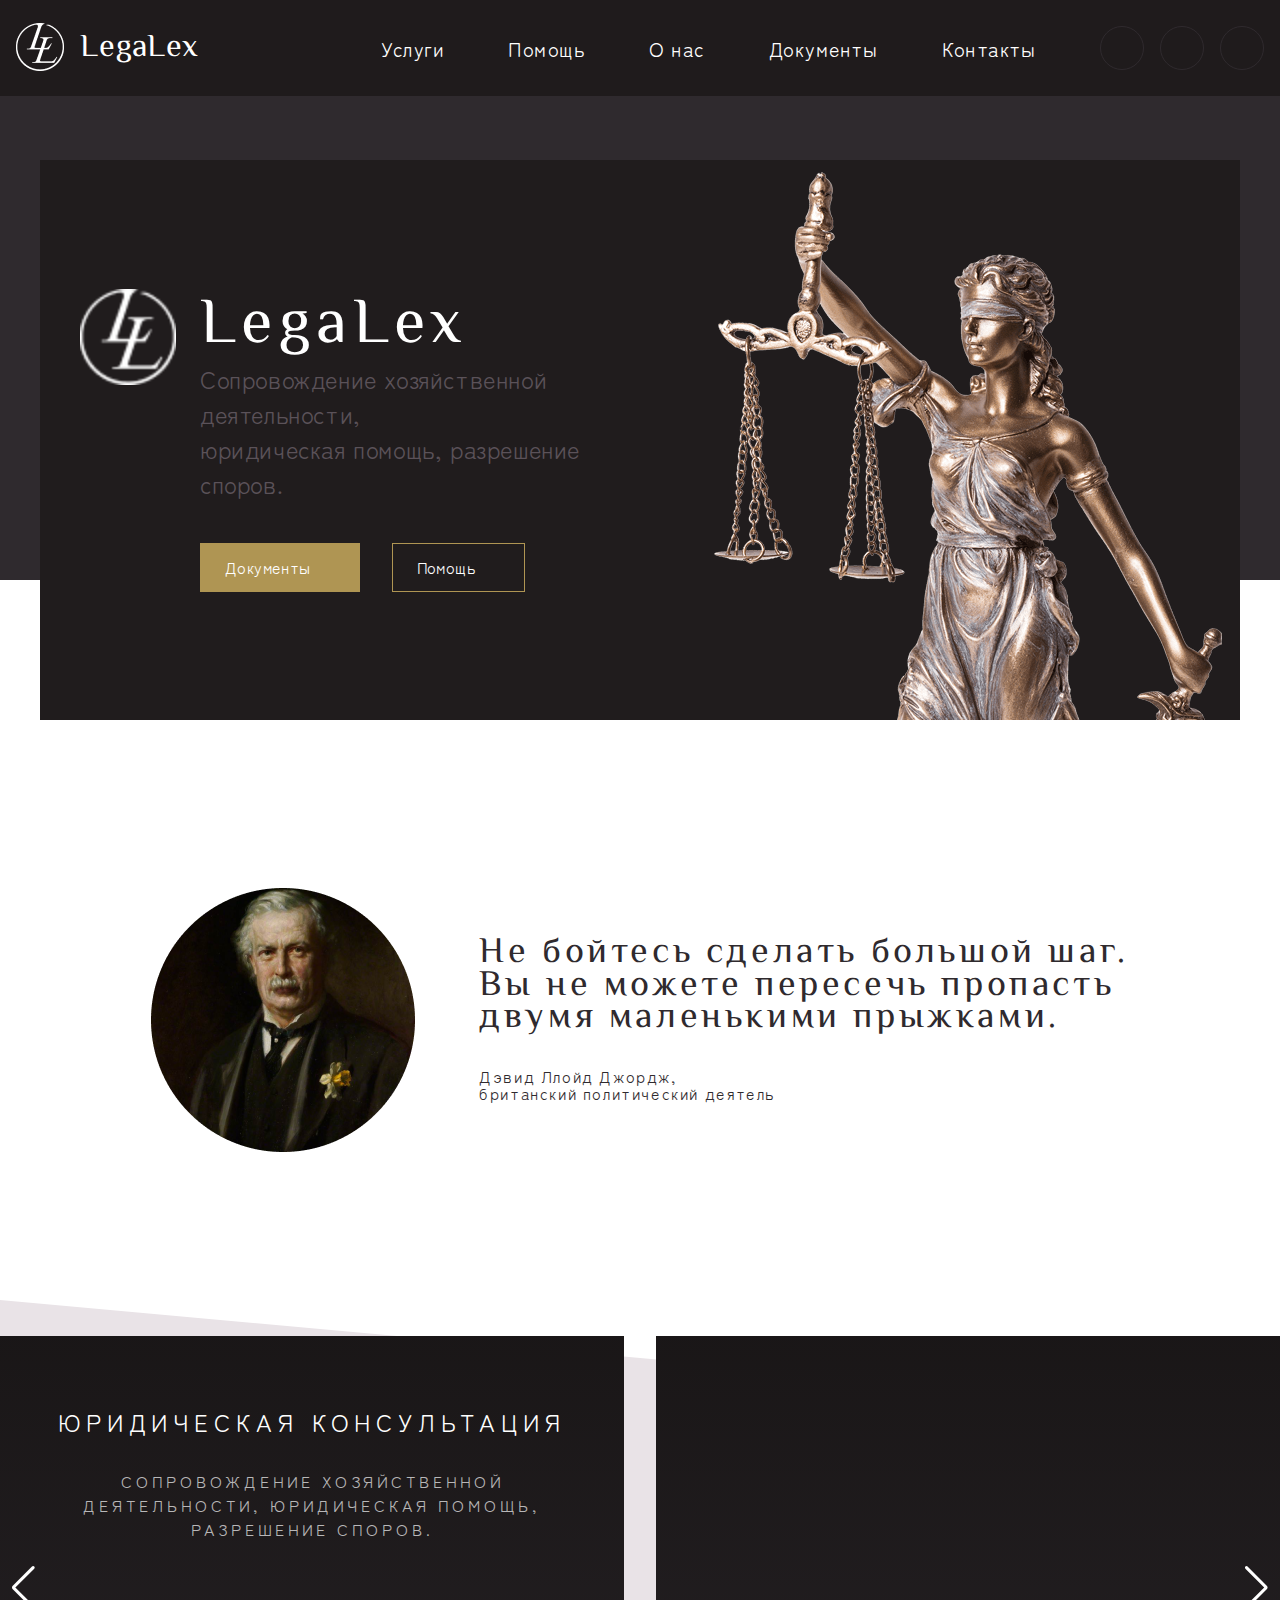
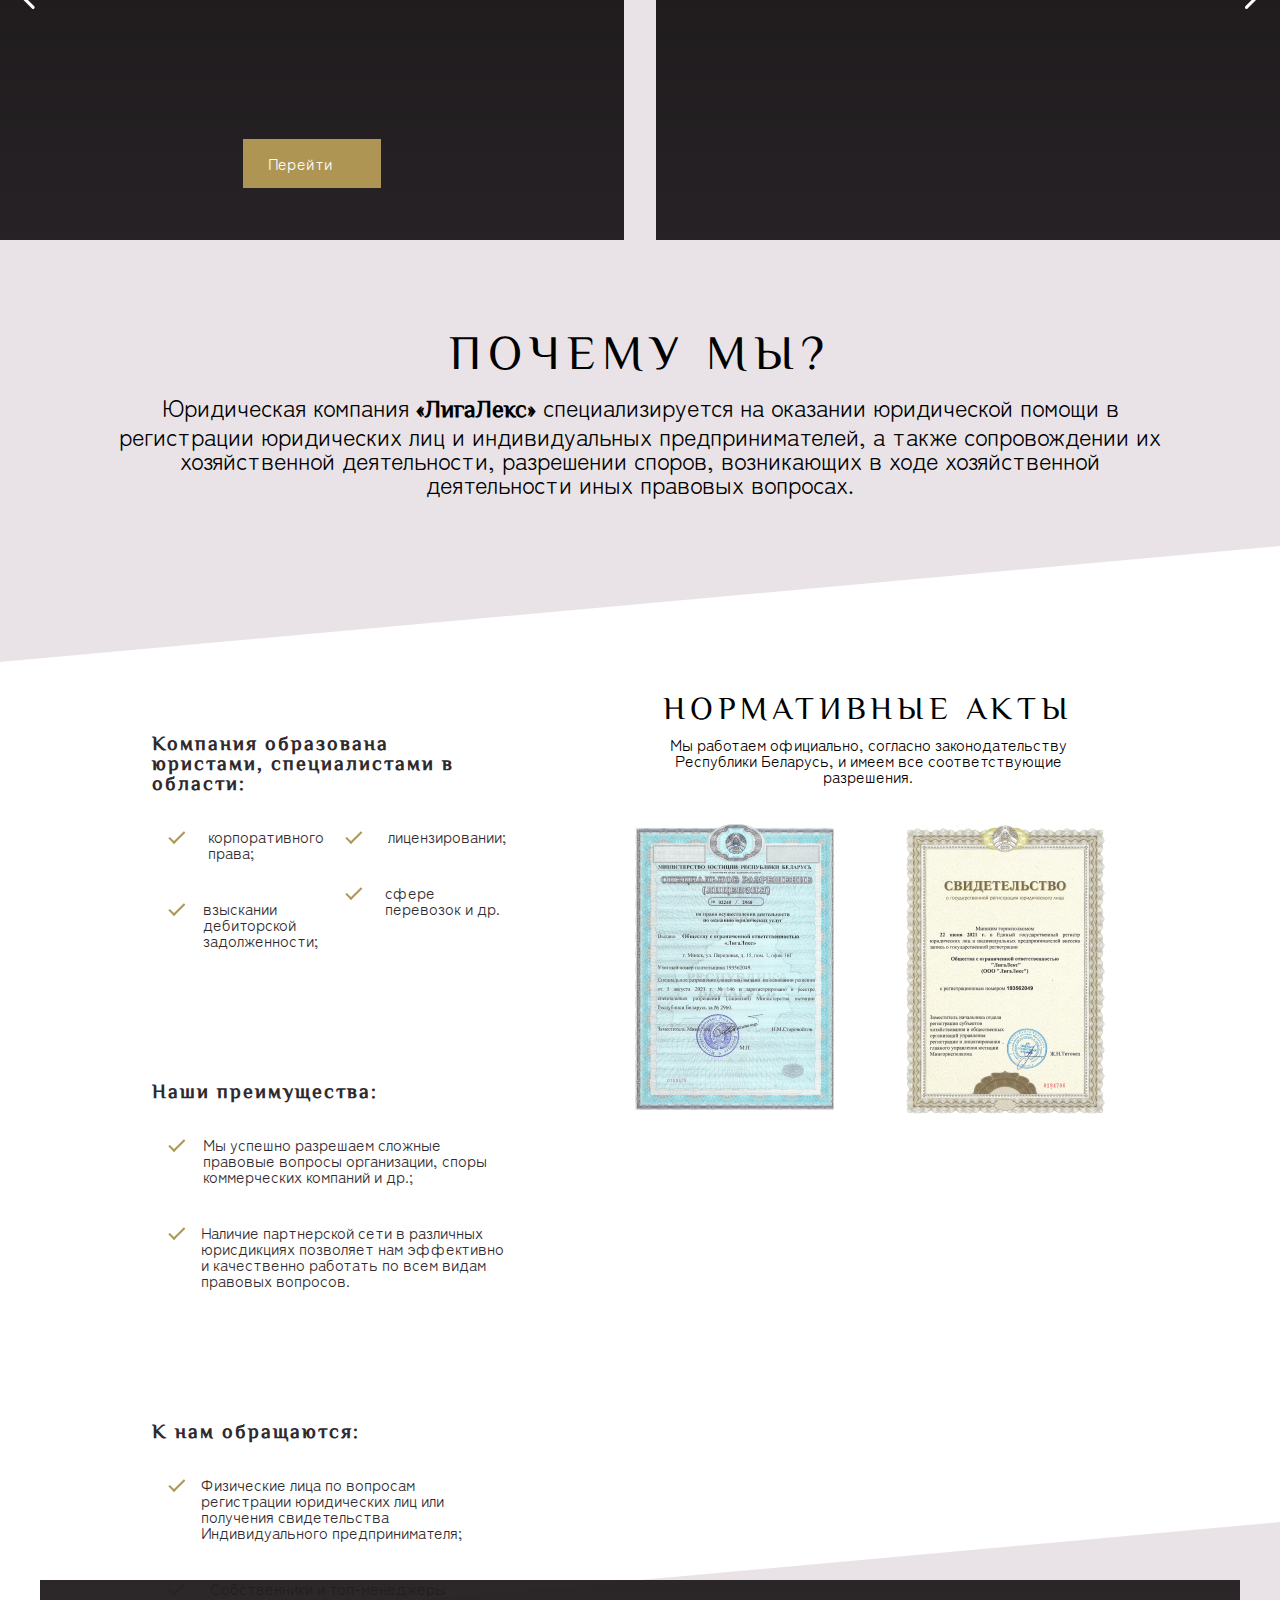
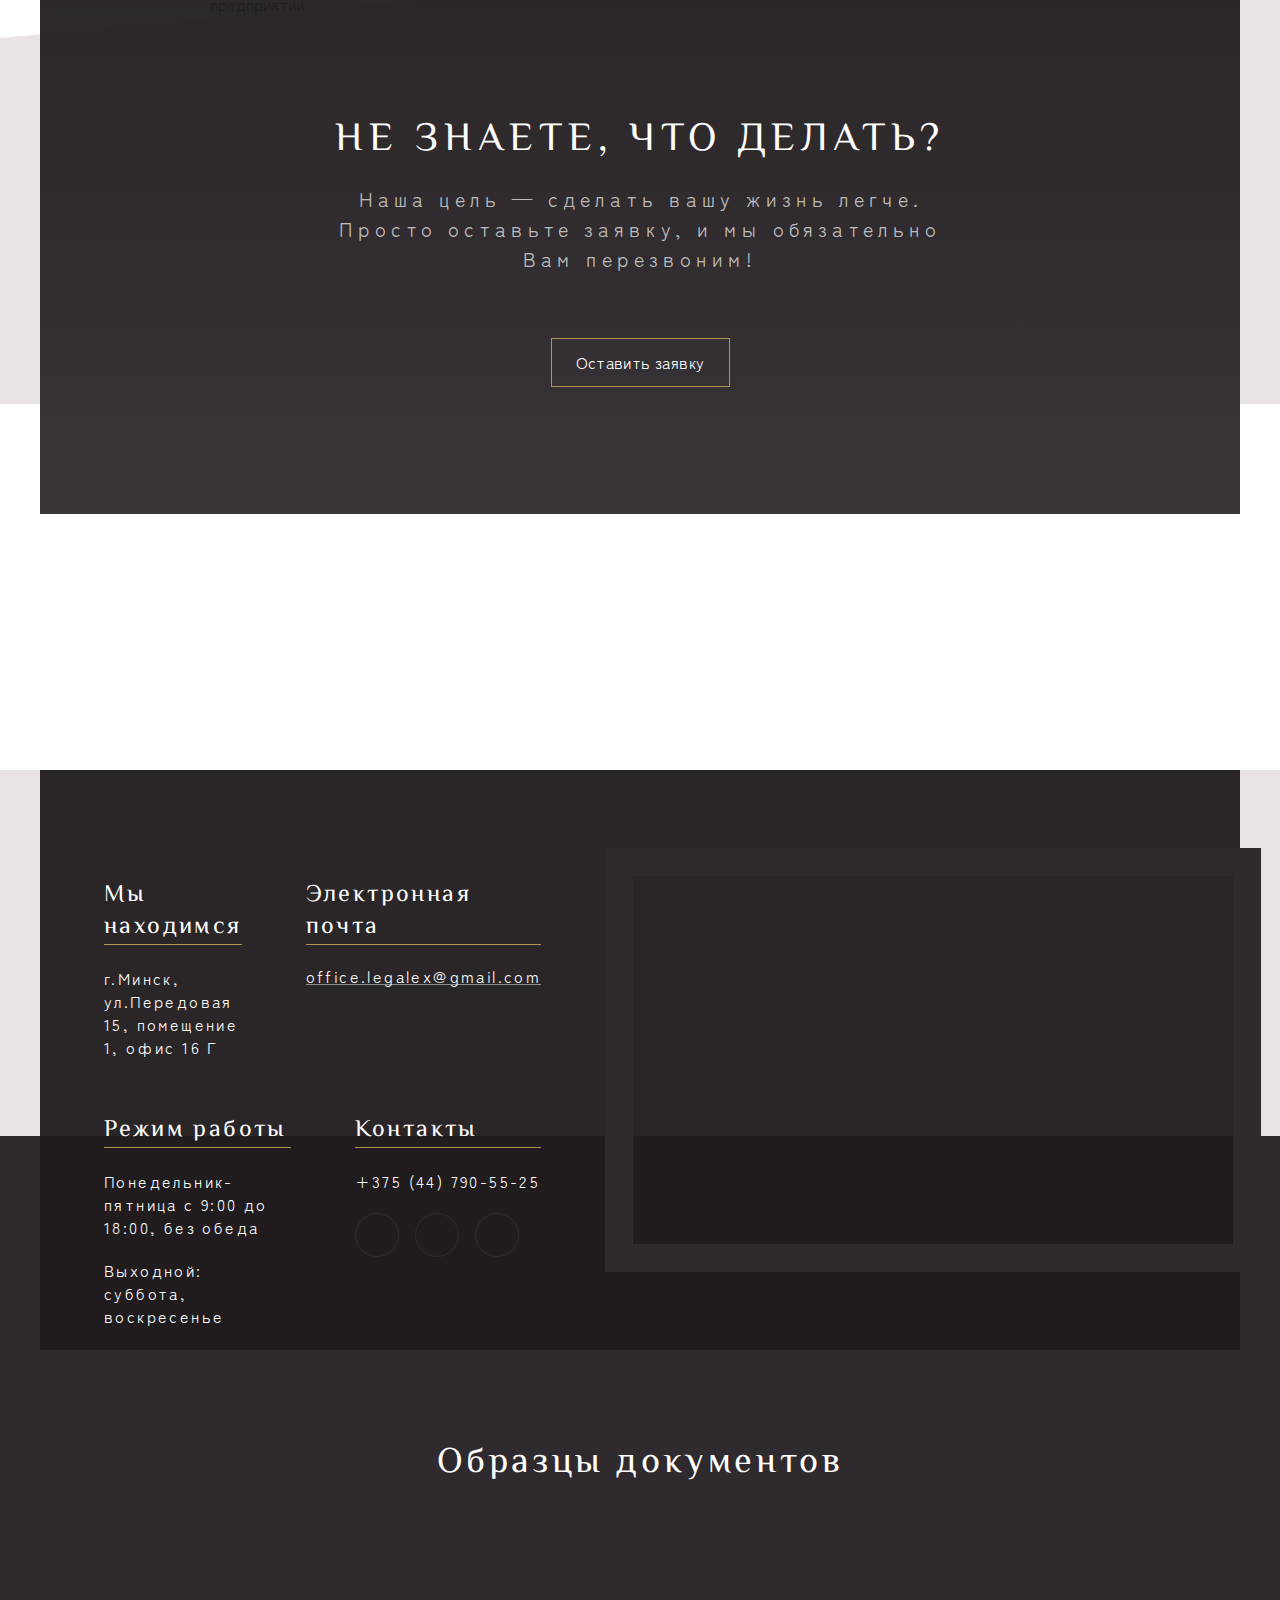
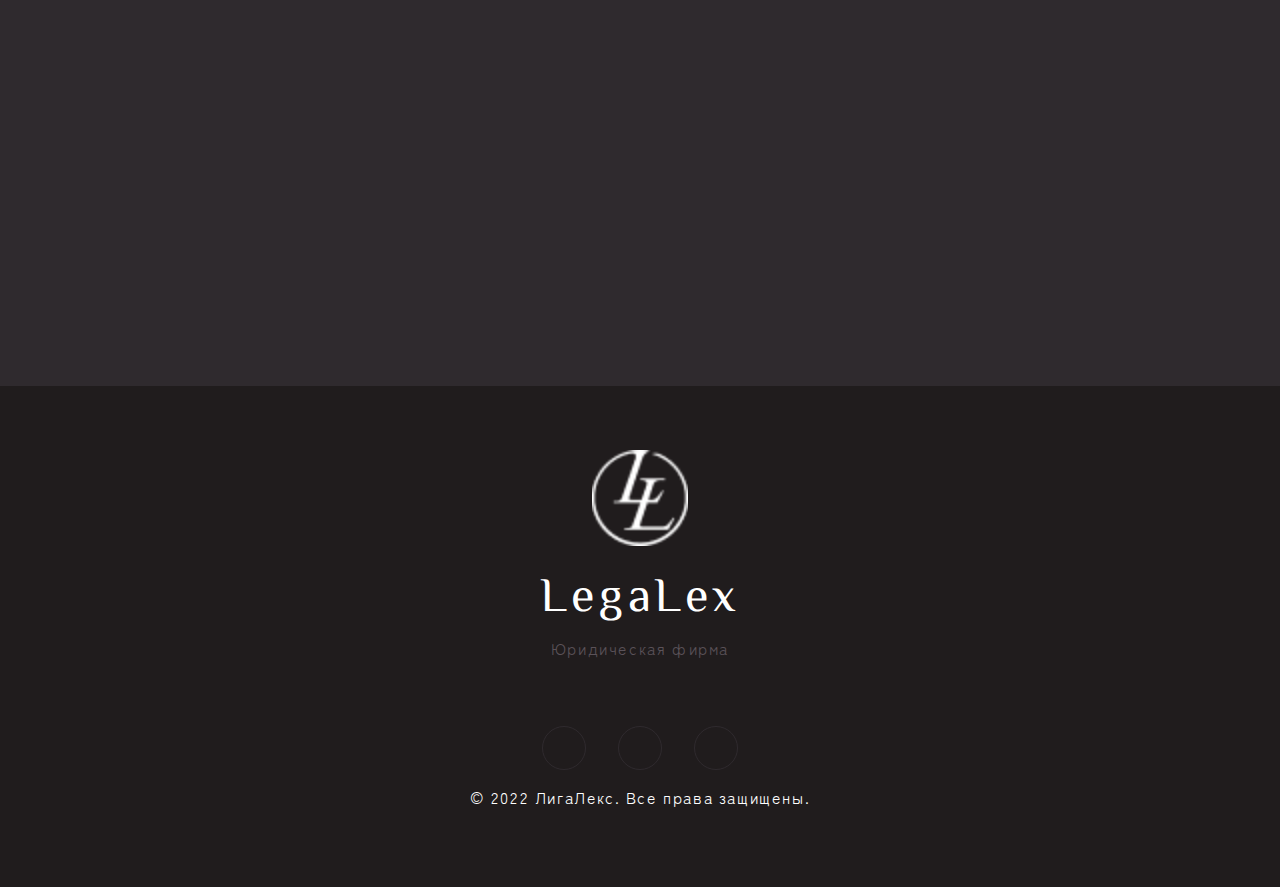
==== commit 568f20a2: "Added information section" ====
--- a/Legalex/Content/index.html
+++ b/Legalex/Content/index.html
@@ -195,12 +195,69 @@
         </div>
     </section>
     <div class="separator bottom-left__separator"></div>
-
     <section class="information">
         <div class="content-wrapper">
             <div class="information__content">
-                <div class="theses"></div>
-                <div class="regulations"></div>
+                <div class="theses">
+                    <div class="theses-container">
+                        <h1 class="text__caption">Компания образована юристами, специалистами в области:</h1>
+                        <div class="text-container">
+                            <div class="text-column">
+                                <div class="check-mark-line">
+                                    <div class="check-mark"></div>
+                                    <p class="text__subcaption">корпоративного права;</p>
+                                </div>
+                                <div class="check-mark-line">
+                                    <div class="check-mark"></div>
+                                    <p class="text__subcaption">взыскании дебиторской задолженности;</p>
+                                </div>
+                            </div>
+                            <div class="text-column">
+                                <div class="check-mark-line">
+                                    <div class="check-mark"></div>
+                                    <p class="text__subcaption">лицензировании;</p>
+                                </div>
+                                <div class="check-mark-line">
+                                    <div class="check-mark"></div>
+                                    <p class="text__subcaption">сфере перевозок и др.</p>
+                                </div>
+                            </div>
+                        </div>
+                    </div>
+                    <div class="theses-container">
+                        <h1 class="text__caption">Наши преимущества:</h1>
+                        <div class="check-mark-line">
+                            <div class="check-mark"></div>
+                            <p class="text__subcaption">Мы успешно разрешаем сложные правовые вопросы организации, споры коммерческих компаний и др.;</p>
+                        </div>
+                        <div class="check-mark-line">
+                            <div class="check-mark"></div>
+                            <p class="text__subcaption">Наличие партнерской сети в различных юрисдикциях позволяет нам эффективно и качественно работать по всем видам правовых вопросов.</p>
+                        </div>
+                    </div>
+                    <div class="theses-container">
+                        <h1 class="text__caption">К нам обращаются:</h1>
+                        <div class="check-mark-line">
+                            <div class="check-mark"></div>
+                            <p class="text__subcaption">Физические лица по вопросам регистрации юридических лиц или получения свидетельства Индивидуального предпринимателя;</p>
+                        </div>
+                        <div class="check-mark-line">
+                            <div class="check-mark"></div>
+                            <p class="text__subcaption">Собственники и топ-менеджеры предприятий.</p>
+                        </div>
+                    </div>
+                </div>
+                <div class="regulations">
+                    <div class="information__text">
+                        <h1 class="text__caption">нормативные акты</h1>
+                        <p class="text__subcaption">Мы работаем официально, согласно законодательству Республики Беларусь, и имеем все соответствующие разрешения.
+                        </p>
+                    </div>
+                    <div class="information__sertification">
+                        <img src="img/sert1.png" alt="LegaLex">
+                        <img src="img/sert2.png" alt="LegaLex">
+                    </div>
+                </div>
             </div>
         </div>
     </section>
@@ -219,69 +276,8 @@
             </div>
         </div>
     </section>
-    
     <section class="team">
-        <div class="footer__text">
-            <h1 class="text__caption">Наша команда</h1>
-            <p class="text__subcaption">
-                Лучшие специалисты, которые помогут Вам всегда и вовсем
-            </p>
-        </div>
-        <div class="separator top-right__separator"></div>
-        <div class="team__content">          
-            <div class="team__party">
-                <div class="persone">
-                    <div class="persone_avatar">
-                        <img src="./img/vvAvatar.png"/> 
-                    </div>
-                    <div class="persone_info">
-                        <span class="persone_name">Власенков Владислав</span>
-                        <span class="persone_work">юрисконсульт, магистр юридических наук</span>
-                        <p class="persone_about">
-                            Окончил юридический факультет БГУ по специальности "Политология", магистратуру Академии управления при Президенте Республики Беларусь по специальности "Юриспруденция".
-                        </p>
-                    </div>
-                </div>
-                <div class="persone">
-                    <div class="persone_avatar">
-                        <img src="./img/khAvatar.png"/> 
-                    </div>
-                    <div class="persone_info">
-                        <span class="persone_name">Ковалёва Наталья</span>
-                        <span class="persone_work">юрисконсульт, магистр юридических наук</span>
-                        <p class="persone_about">
-                            Окончила юридический факультет БГУ по специальности "Правоведение", магистратуру Академии управления при Президенте Республики Беларусь по специальности "Юриспруденция".
-                        </p>
-                    </div>
-                </div>
-                <div class="persone">
-                    <div class="persone_avatar">
-                        <img src="./img/vvAvatar.png"/> 
-                    </div>
-                    <div class="persone_info">
-                        <span class="persone_name">Власенков Владислав</span>
-                        <span class="persone_work">юрисконсульт, магистр юридических наук</span>
-                        <p class="persone_about">
-                            Окончил юридический факультет БГУ по специальности "Политология", магистратуру Академии управления при Президенте Республики Беларусь по специальности "Юриспруденция".
-                        </p>
-                    </div>
-                </div>
-                <div class="persone">
-                    <div class="persone_avatar">
-                        <img src="./img/khAvatar.png"/> 
-                    </div>
-                    <div class="persone_info">
-                        <span class="persone_name">Ковалёва Наталья</span>
-                        <span class="persone_work">юрисконсульт, магистр юридических наук</span>
-                        <p class="persone_about">
-                            Окончила юридический факультет БГУ по специальности "Правоведение", магистратуру Академии управления при Президенте Республики Беларусь по специальности "Юриспруденция".
-                        </p>
-                    </div>
-                </div>
-            </div>
-        </div>
-    </section>
-    
+    </section>
     <section class="about">
         <div class="content-wrapper">
             <div class="about__content">
@@ -325,7 +321,6 @@
         </div>
         </div>
     </section>
-
     <section class="documents">
         <div class="content-wrapper">
             <div class="documents__content">
--- a/Legalex/Content/css/style.css
+++ b/Legalex/Content/css/style.css
@@ -1321,30 +1321,143 @@
             top: 0;
             left: 0;
             width: 100%;
-            height: 1060px;
+            height: 860px;
             background-color: #FFFFFF;
         }
         
         .information__content {
             display: flex;
+            align-items: flex-start;
+            justify-content: space-between;
+            width: 100%;
+            height: 100%;
+            padding: 24px 64px 40px 64px;
+        }
+        
+        .information__content .theses {
+            width: 100%;
+            height: 100%;
+            padding: 50px 20px 0 48px;
+        }
+        
+        .theses-container:not(:last-child) {
+            margin-bottom: 96px;
+        }
+        
+        .theses-container .text-container {
+            display: flex;
+            justify-content: space-between;
+        }
+        
+        .theses-container .text-column {
+            width: 50%;
+        }
+        
+        .theses-container .text__caption {
+            font-family: 'El Messiri';
+            font-style: normal;
+            font-weight: 700;
+            font-size: 20px;
+            line-height: 100%;
+            /* or 20px */
+            letter-spacing: 0.1em;
+            margin-bottom: 32px;
+            color: #2F2A2E;
+        }
+        
+        .theses-container .text__subcaption {
+            font-family: 'Zen Maru Gothic';
+            font-style: normal;
+            font-weight: 400;
+            font-size: 16px;
+            line-height: 100%;
+            /* identical to box height, or 16px */
+            padding-left: 32px;
+            margin-bottom: 40px;
+            color: #2F2A2E;
+        }
+        
+        .check-mark-line {
+            display: flex;
+            padding-left: 12px;
+        }
+        
+        .check-mark {
+            position: relative;
+            display: inline-block;
+            width: 16px;
+            height: 16px;
+        }
+        
+        .check-mark::before {
+            position: absolute;
+            left: 0;
+            top: 50%;
+            height: 8px;
+            width: 2px;
+            background-color: #AF9553;
+            content: "";
+            transform: translateX(10px) rotate(-45deg);
+            transform-origin: left bottom;
+        }
+        
+        .check-mark::after {
+            position: absolute;
+            left: 0;
+            bottom: 0;
+            height: 2px;
+            width: 16px;
+            background-color: #AF9553;
+            content: "";
+            transform: translateX(10px) rotate(-45deg);
+            transform-origin: left bottom;
+        }
+        
+        .information__content .regulations {
+            width: 100%;
+            height: 100%;
+            display: flex;
+            flex-direction: column;
             align-items: center;
+            text-align: center;
+            gap: 32px;
+            padding: 0 96px;
+        }
+        
+        .regulations .information__text {
+            text-align: center;
+            max-width: 420px;
+        }
+        
+        .regulations .information__text .text__caption {
+            font-family: 'El Messiri';
+            font-style: normal;
+            font-weight: 400;
+            font-size: 32px;
+            line-height: 50px;
+            /* identical to box height */
+            text-align: center;
+            letter-spacing: 0.15em;
+            text-transform: uppercase;
+            color: #000000;
+        }
+        
+        .regulations .information__text .text__subcaption {
+            font-family: 'Zen Maru Gothic';
+            font-style: normal;
+            font-weight: 400;
+            font-size: 16px;
+            line-height: 100%;
+            /* or 16px */
+            text-align: center;
+            color: #000000;
+        }
+        
+        .information .information__sertification {
+            display: flex;
             justify-content: space-between;
-            width: 100%;
-            height: 100%;
-            padding: 92px 64px;
-            background-color: chocolate;
-        }
-        
-        .information__content .theses {
-            width: 100%;
-            height: 100%;
-            background-color: rgb(135, 102, 166);
-        }
-        
-        .information__content .regulations {
-            width: 100%;
-            height: 100%;
-            background-color: rgb(79, 131, 85);
+            align-items: flex-start;
+            gap: 56px;
         }
         /*Order****************************************/
         
@@ -1423,138 +1536,8 @@
             top: 0;
             left: 0;
             width: 100%;
-        }
-
-        .team .content-wrapper {
-            max-width: 1600px;
-        }
-
-        .team__content {
-            background-color: #e9e3e7;
-            display: flex;
-            justify-content: center;
-        }
-        
-        .team .footer__text {
-            margin-top: 220px;
-            height: 250px;
-        }
-
-        .team .text__caption {
-            font-family: 'El Messiri';
-            font-style: normal;
-            font-weight: 400;
-            font-size: 48px;
-            line-height: 75px;
-            text-align: center;
-            letter-spacing: 0.15em;
-            text-transform: uppercase;
-            color: #000000;
-        }
-
-        .team .text__subcaption {
-            font-family: 'Zen Maru Gothic';
-            font-style: normal;
-            font-weight: 400;
-            font-size: 24px;
-            line-height: 100%;
-            text-align: center;
-            text-align: center;
-            color: #000000;
-        }
-
-        .team .team__party {
-            display: flex;
-            gap: 3rem;
-            max-width: 1600px;
-            position: relative;
-            top: -150px;
-            flex-wrap: wrap;
-            justify-content: center;
-        }
-
-        .team__party .persone {
-            display: flex;
-            flex-direction: column;
-            gap: 2rem;
-            position: relative;
-            max-width: 360px;
-        }
-
-        .team__party .persone:nth-child(1) {
-            top: 60px;
-        }
-
-        .team__party .persone:nth-child(2) {
-            top: 40px;
-        }
-
-        .team__party .persone:nth-child(3) {
-            top: 20px;
-        }
-
-        .team__party .persone .persone_avatar {
-            border-radius: 50%;
-        }
-
-        .team__party .persone .persone_avatar > img {
-            width: 100%;
-        }
-
-        .team__party .persone .persone_info{
-            text-align: center;
-            display: flex;
-            flex-direction: column;
-            font-family: 'Zen Maru Gothic';
-        }
-
-        .team__party .persone .persone_info .persone_name {
-            text-transform: uppercase;
-            font-size: 20px;
-            font-weight: bold;
-            line-height: 2rem;
-        }
-
-        .team__party .persone .persone_info .persone_work {
-            font-weight: bold;
-            font-size: 17px;
-            line-height: 21px;
-        }
-
-        .team__party .persone .persone_info .persone_about {
-            padding-top: 10px;
-            font-size: 16px;
-            line-height: 21px;
-        }
-
-        @media(max-width: 1199.98px) {
-            .team__party .persone {
-                top: unset !important;
-            }
-        }
-        
-        @media (max-width: 599.98px) {
-            .team .footer__text {
-                margin-top: 300px;
-            }
-
-            .team .text__caption {
-                font-weight: 400;
-                font-size: 40px;
-                line-height: 63px;
-            }
-
-            .team .text__subcaption {
-                font-weight: 400;
-                font-size: 20px;
-                line-height: 150%;
-            }
-
-            .team__content {
-                padding: 0 2rem;
-            }
-        }
-
+            height: 366px;
+        }
         /*About****************************************/
         
         .about {
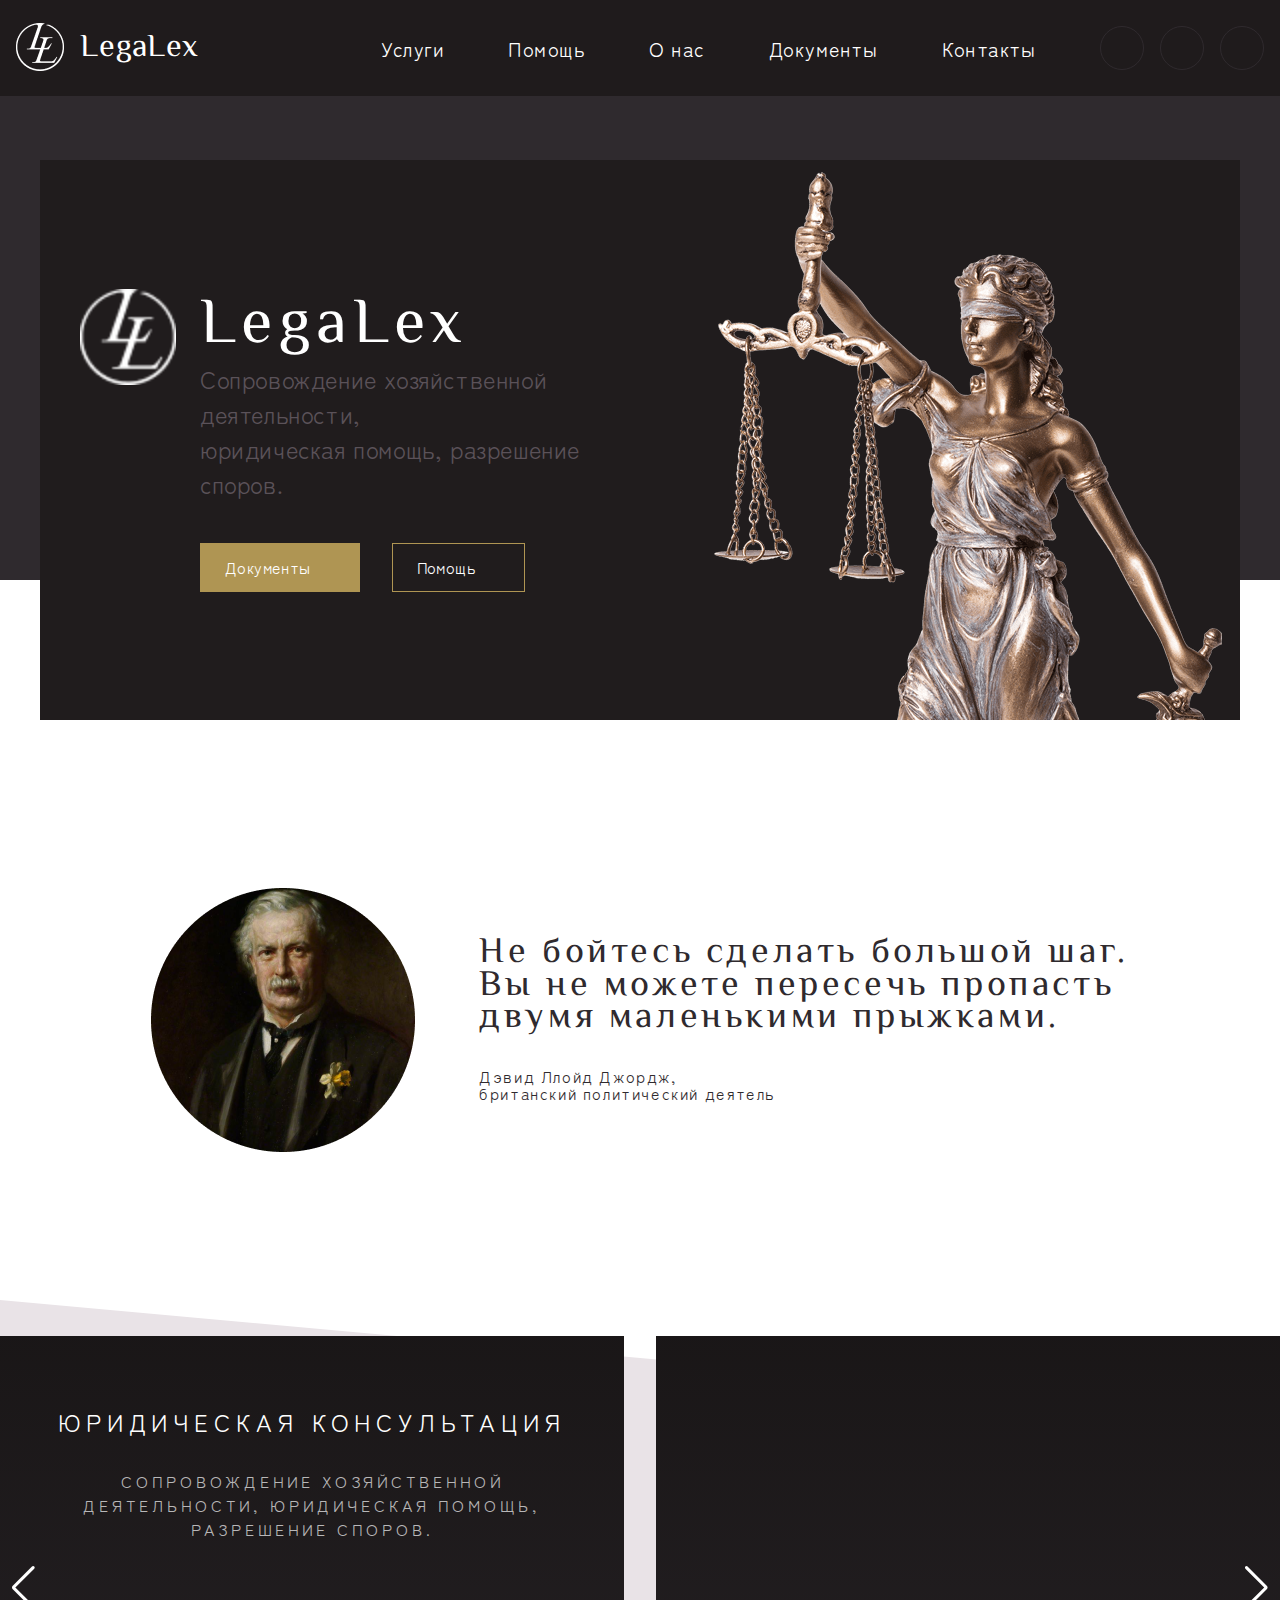
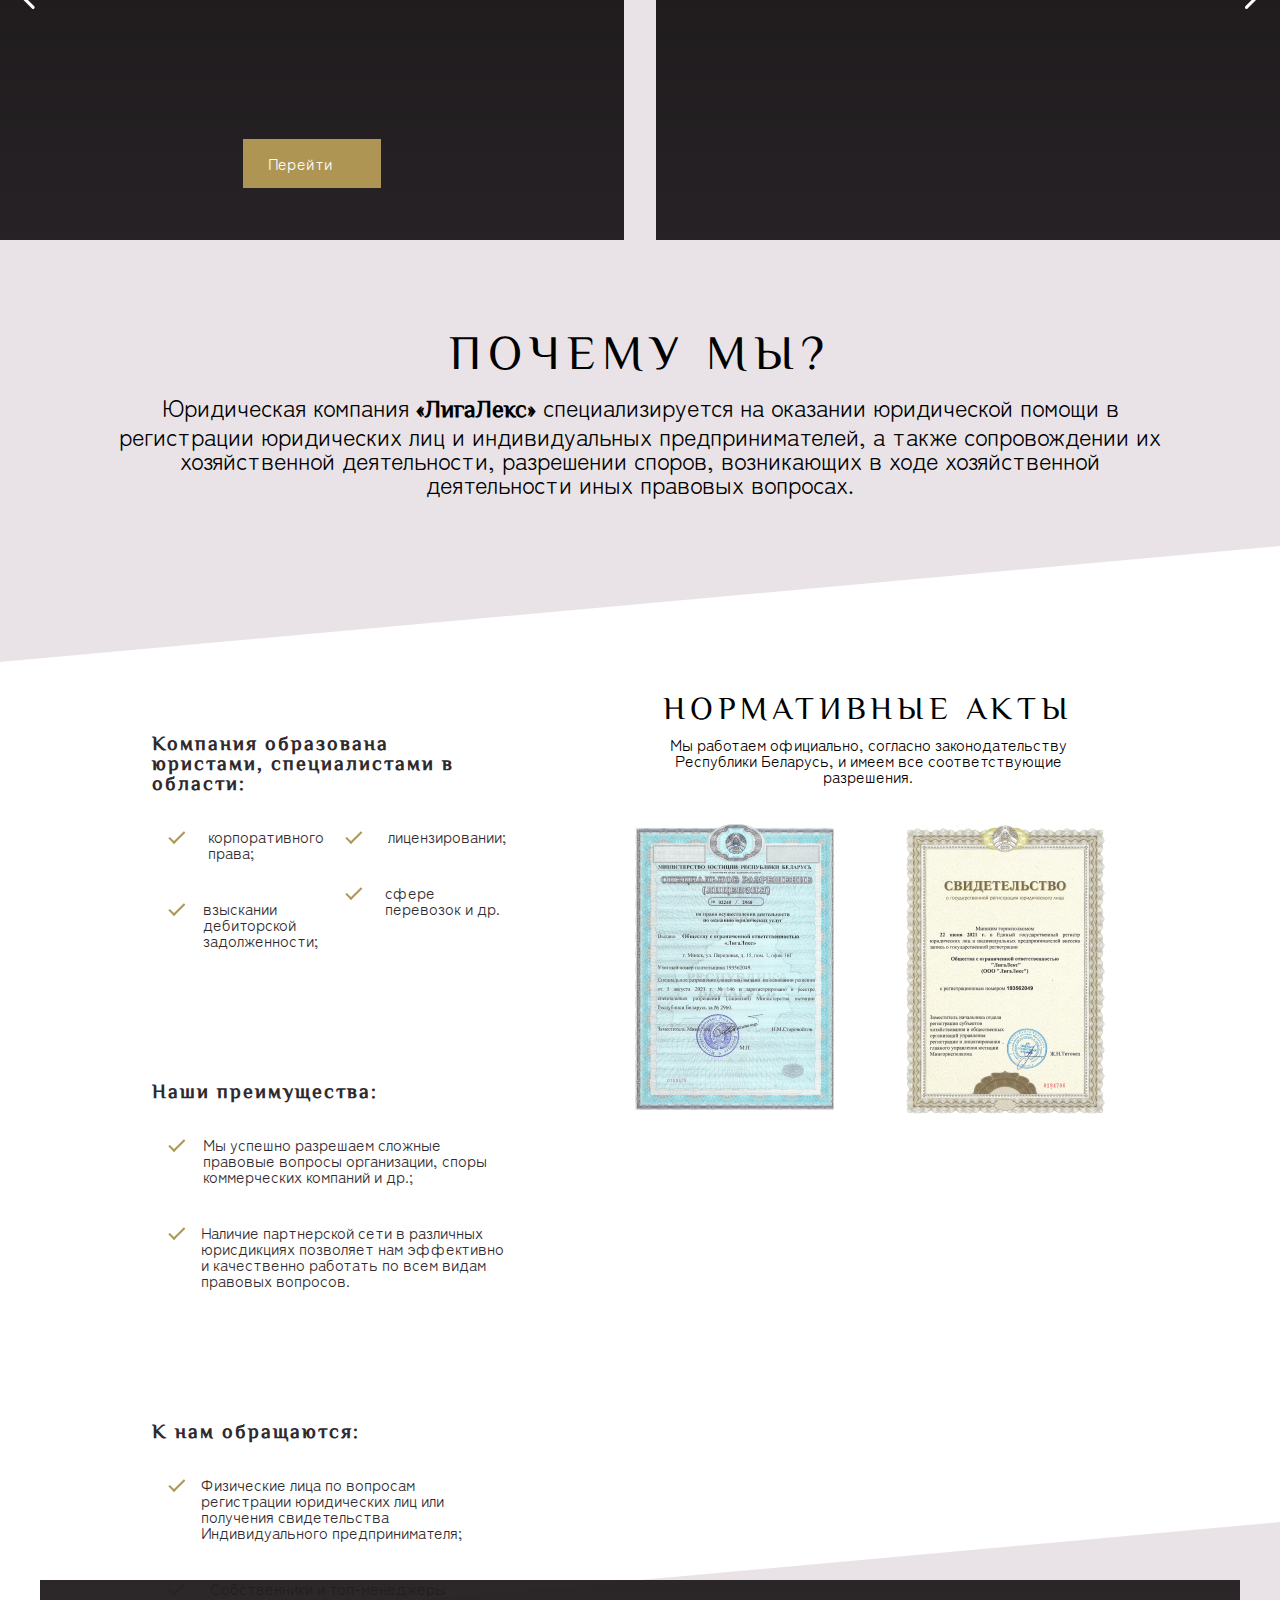
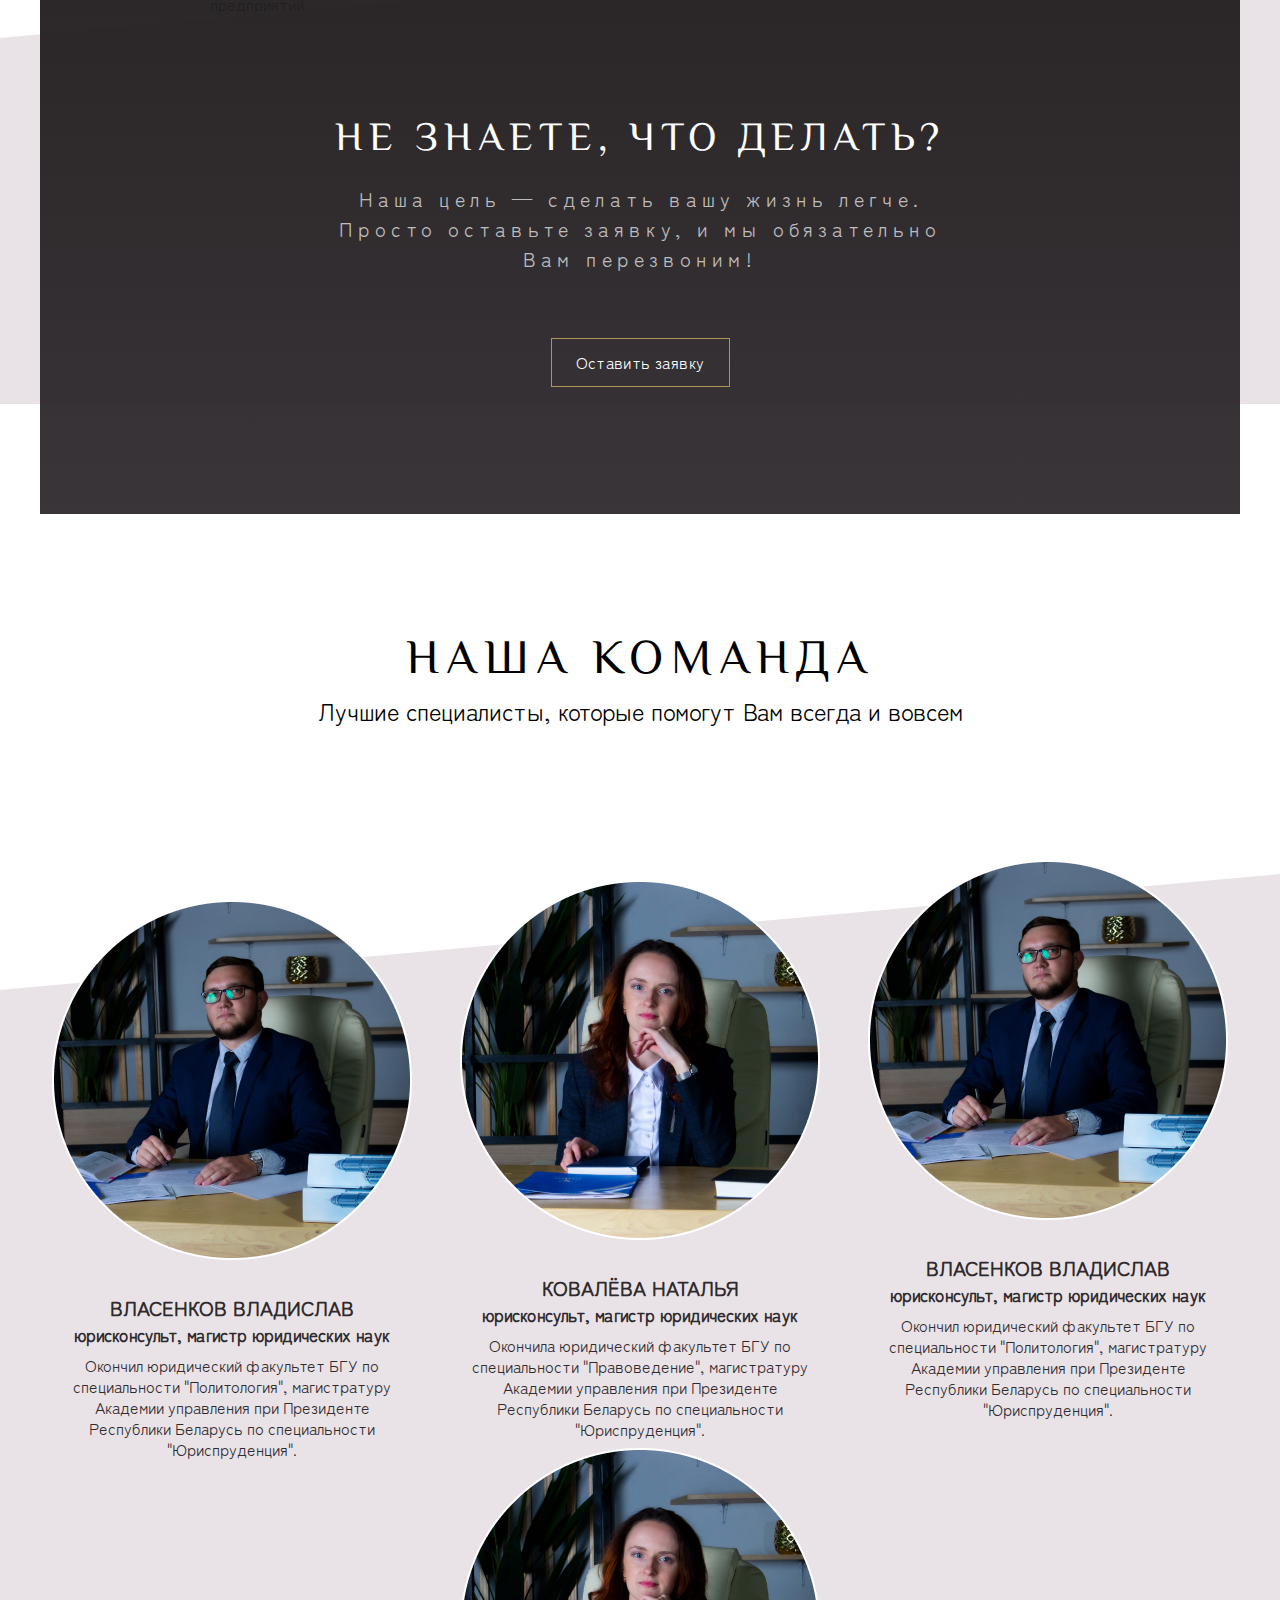
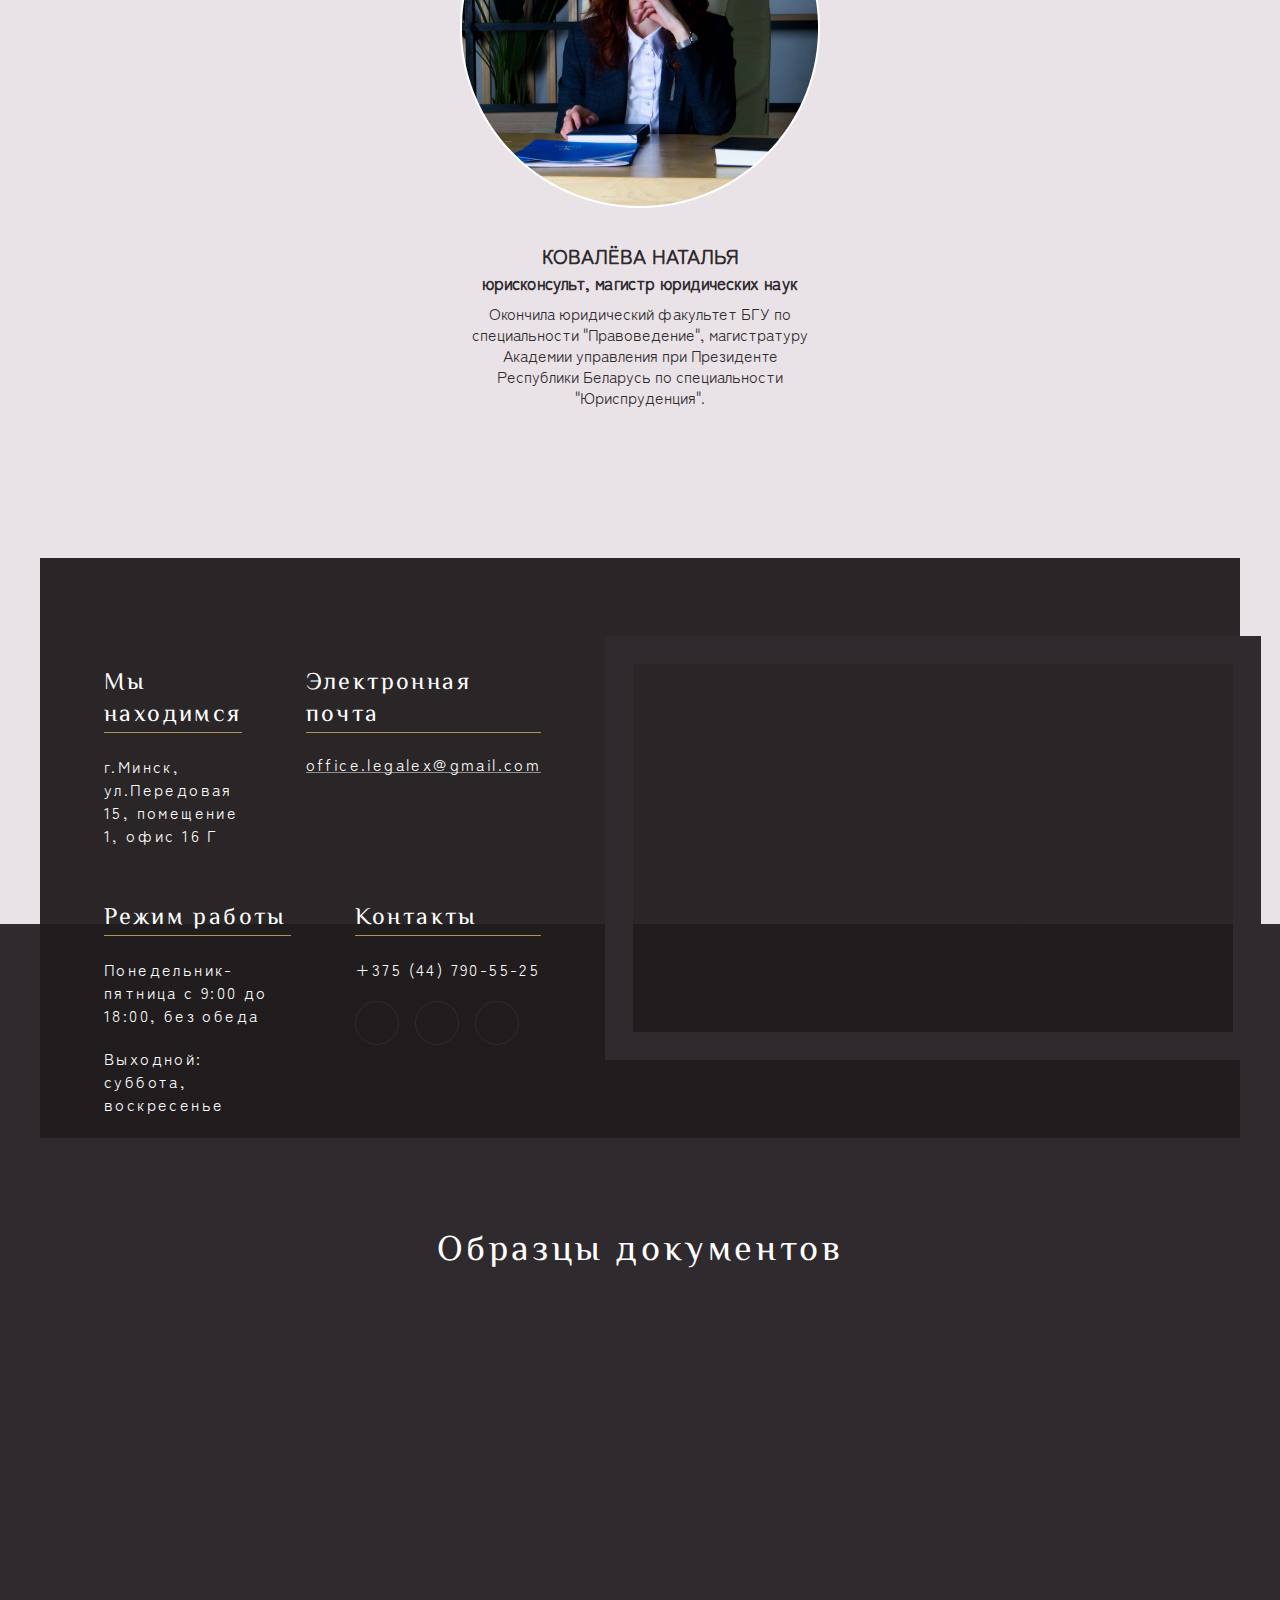
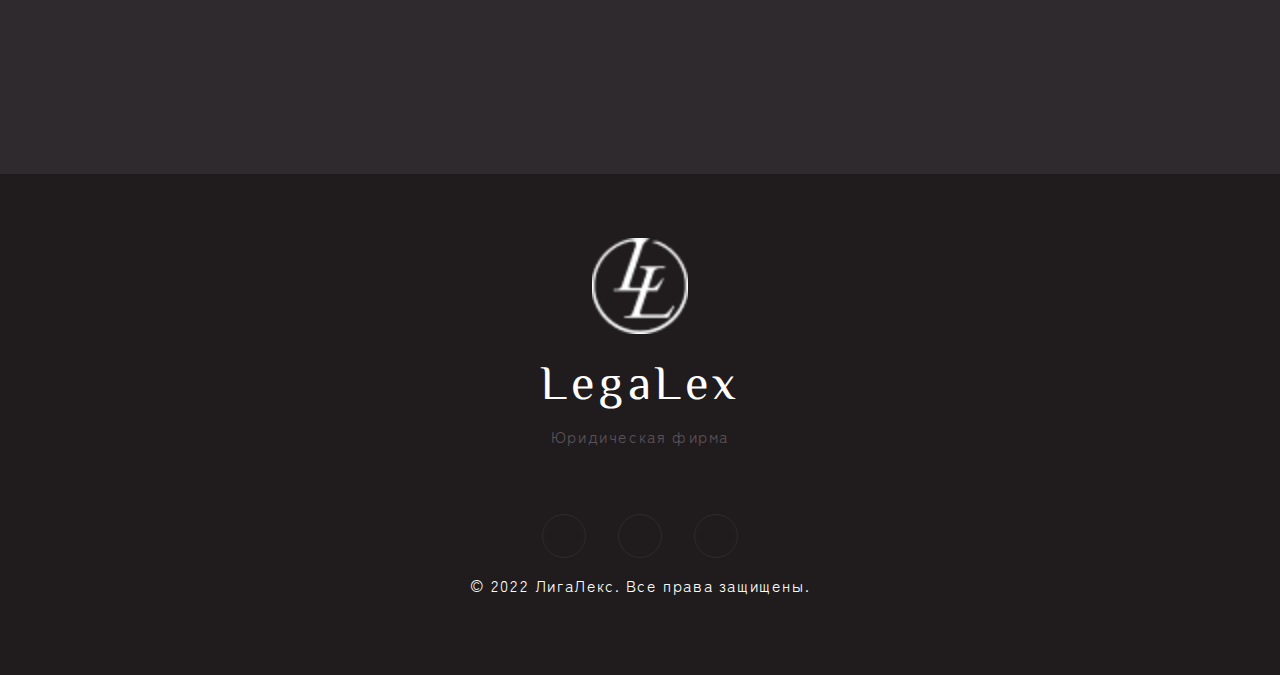
==== commit a34a00ef: "Merge branch 'Front' of https://github.com/PiratskiyTapok/Ligalex into Front" ====
--- a/Legalex/Content/index.html
+++ b/Legalex/Content/index.html
@@ -195,6 +195,7 @@
         </div>
     </section>
     <div class="separator bottom-left__separator"></div>
+
     <section class="information">
         <div class="content-wrapper">
             <div class="information__content">
@@ -276,8 +277,69 @@
             </div>
         </div>
     </section>
+    
     <section class="team">
-    </section>
+        <div class="footer__text">
+            <h1 class="text__caption">Наша команда</h1>
+            <p class="text__subcaption">
+                Лучшие специалисты, которые помогут Вам всегда и вовсем
+            </p>
+        </div>
+        <div class="separator top-right__separator"></div>
+        <div class="team__content">          
+            <div class="team__party">
+                <div class="persone">
+                    <div class="persone_avatar">
+                        <img src="./img/vvAvatar.png"/> 
+                    </div>
+                    <div class="persone_info">
+                        <span class="persone_name">Власенков Владислав</span>
+                        <span class="persone_work">юрисконсульт, магистр юридических наук</span>
+                        <p class="persone_about">
+                            Окончил юридический факультет БГУ по специальности "Политология", магистратуру Академии управления при Президенте Республики Беларусь по специальности "Юриспруденция".
+                        </p>
+                    </div>
+                </div>
+                <div class="persone">
+                    <div class="persone_avatar">
+                        <img src="./img/khAvatar.png"/> 
+                    </div>
+                    <div class="persone_info">
+                        <span class="persone_name">Ковалёва Наталья</span>
+                        <span class="persone_work">юрисконсульт, магистр юридических наук</span>
+                        <p class="persone_about">
+                            Окончила юридический факультет БГУ по специальности "Правоведение", магистратуру Академии управления при Президенте Республики Беларусь по специальности "Юриспруденция".
+                        </p>
+                    </div>
+                </div>
+                <div class="persone">
+                    <div class="persone_avatar">
+                        <img src="./img/vvAvatar.png"/> 
+                    </div>
+                    <div class="persone_info">
+                        <span class="persone_name">Власенков Владислав</span>
+                        <span class="persone_work">юрисконсульт, магистр юридических наук</span>
+                        <p class="persone_about">
+                            Окончил юридический факультет БГУ по специальности "Политология", магистратуру Академии управления при Президенте Республики Беларусь по специальности "Юриспруденция".
+                        </p>
+                    </div>
+                </div>
+                <div class="persone">
+                    <div class="persone_avatar">
+                        <img src="./img/khAvatar.png"/> 
+                    </div>
+                    <div class="persone_info">
+                        <span class="persone_name">Ковалёва Наталья</span>
+                        <span class="persone_work">юрисконсульт, магистр юридических наук</span>
+                        <p class="persone_about">
+                            Окончила юридический факультет БГУ по специальности "Правоведение", магистратуру Академии управления при Президенте Республики Беларусь по специальности "Юриспруденция".
+                        </p>
+                    </div>
+                </div>
+            </div>
+        </div>
+    </section>
+    
     <section class="about">
         <div class="content-wrapper">
             <div class="about__content">
@@ -321,6 +383,7 @@
         </div>
         </div>
     </section>
+
     <section class="documents">
         <div class="content-wrapper">
             <div class="documents__content">
--- a/Legalex/Content/css/style.css
+++ b/Legalex/Content/css/style.css
@@ -1536,8 +1536,138 @@
             top: 0;
             left: 0;
             width: 100%;
-            height: 366px;
-        }
+        }
+
+        .team .content-wrapper {
+            max-width: 1600px;
+        }
+
+        .team__content {
+            background-color: #e9e3e7;
+            display: flex;
+            justify-content: center;
+        }
+        
+        .team .footer__text {
+            margin-top: 220px;
+            height: 250px;
+        }
+
+        .team .text__caption {
+            font-family: 'El Messiri';
+            font-style: normal;
+            font-weight: 400;
+            font-size: 48px;
+            line-height: 75px;
+            text-align: center;
+            letter-spacing: 0.15em;
+            text-transform: uppercase;
+            color: #000000;
+        }
+
+        .team .text__subcaption {
+            font-family: 'Zen Maru Gothic';
+            font-style: normal;
+            font-weight: 400;
+            font-size: 24px;
+            line-height: 100%;
+            text-align: center;
+            text-align: center;
+            color: #000000;
+        }
+
+        .team .team__party {
+            display: flex;
+            gap: 3rem;
+            max-width: 1600px;
+            position: relative;
+            top: -150px;
+            flex-wrap: wrap;
+            justify-content: center;
+        }
+
+        .team__party .persone {
+            display: flex;
+            flex-direction: column;
+            gap: 2rem;
+            position: relative;
+            max-width: 360px;
+        }
+
+        .team__party .persone:nth-child(1) {
+            top: 60px;
+        }
+
+        .team__party .persone:nth-child(2) {
+            top: 40px;
+        }
+
+        .team__party .persone:nth-child(3) {
+            top: 20px;
+        }
+
+        .team__party .persone .persone_avatar {
+            border-radius: 50%;
+        }
+
+        .team__party .persone .persone_avatar > img {
+            width: 100%;
+        }
+
+        .team__party .persone .persone_info{
+            text-align: center;
+            display: flex;
+            flex-direction: column;
+            font-family: 'Zen Maru Gothic';
+        }
+
+        .team__party .persone .persone_info .persone_name {
+            text-transform: uppercase;
+            font-size: 20px;
+            font-weight: bold;
+            line-height: 2rem;
+        }
+
+        .team__party .persone .persone_info .persone_work {
+            font-weight: bold;
+            font-size: 17px;
+            line-height: 21px;
+        }
+
+        .team__party .persone .persone_info .persone_about {
+            padding-top: 10px;
+            font-size: 16px;
+            line-height: 21px;
+        }
+
+        @media(max-width: 1199.98px) {
+            .team__party .persone {
+                top: unset !important;
+            }
+        }
+        
+        @media (max-width: 599.98px) {
+            .team .footer__text {
+                margin-top: 300px;
+            }
+
+            .team .text__caption {
+                font-weight: 400;
+                font-size: 40px;
+                line-height: 63px;
+            }
+
+            .team .text__subcaption {
+                font-weight: 400;
+                font-size: 20px;
+                line-height: 150%;
+            }
+
+            .team__content {
+                padding: 0 2rem;
+            }
+        }
+
         /*About****************************************/
         
         .about {
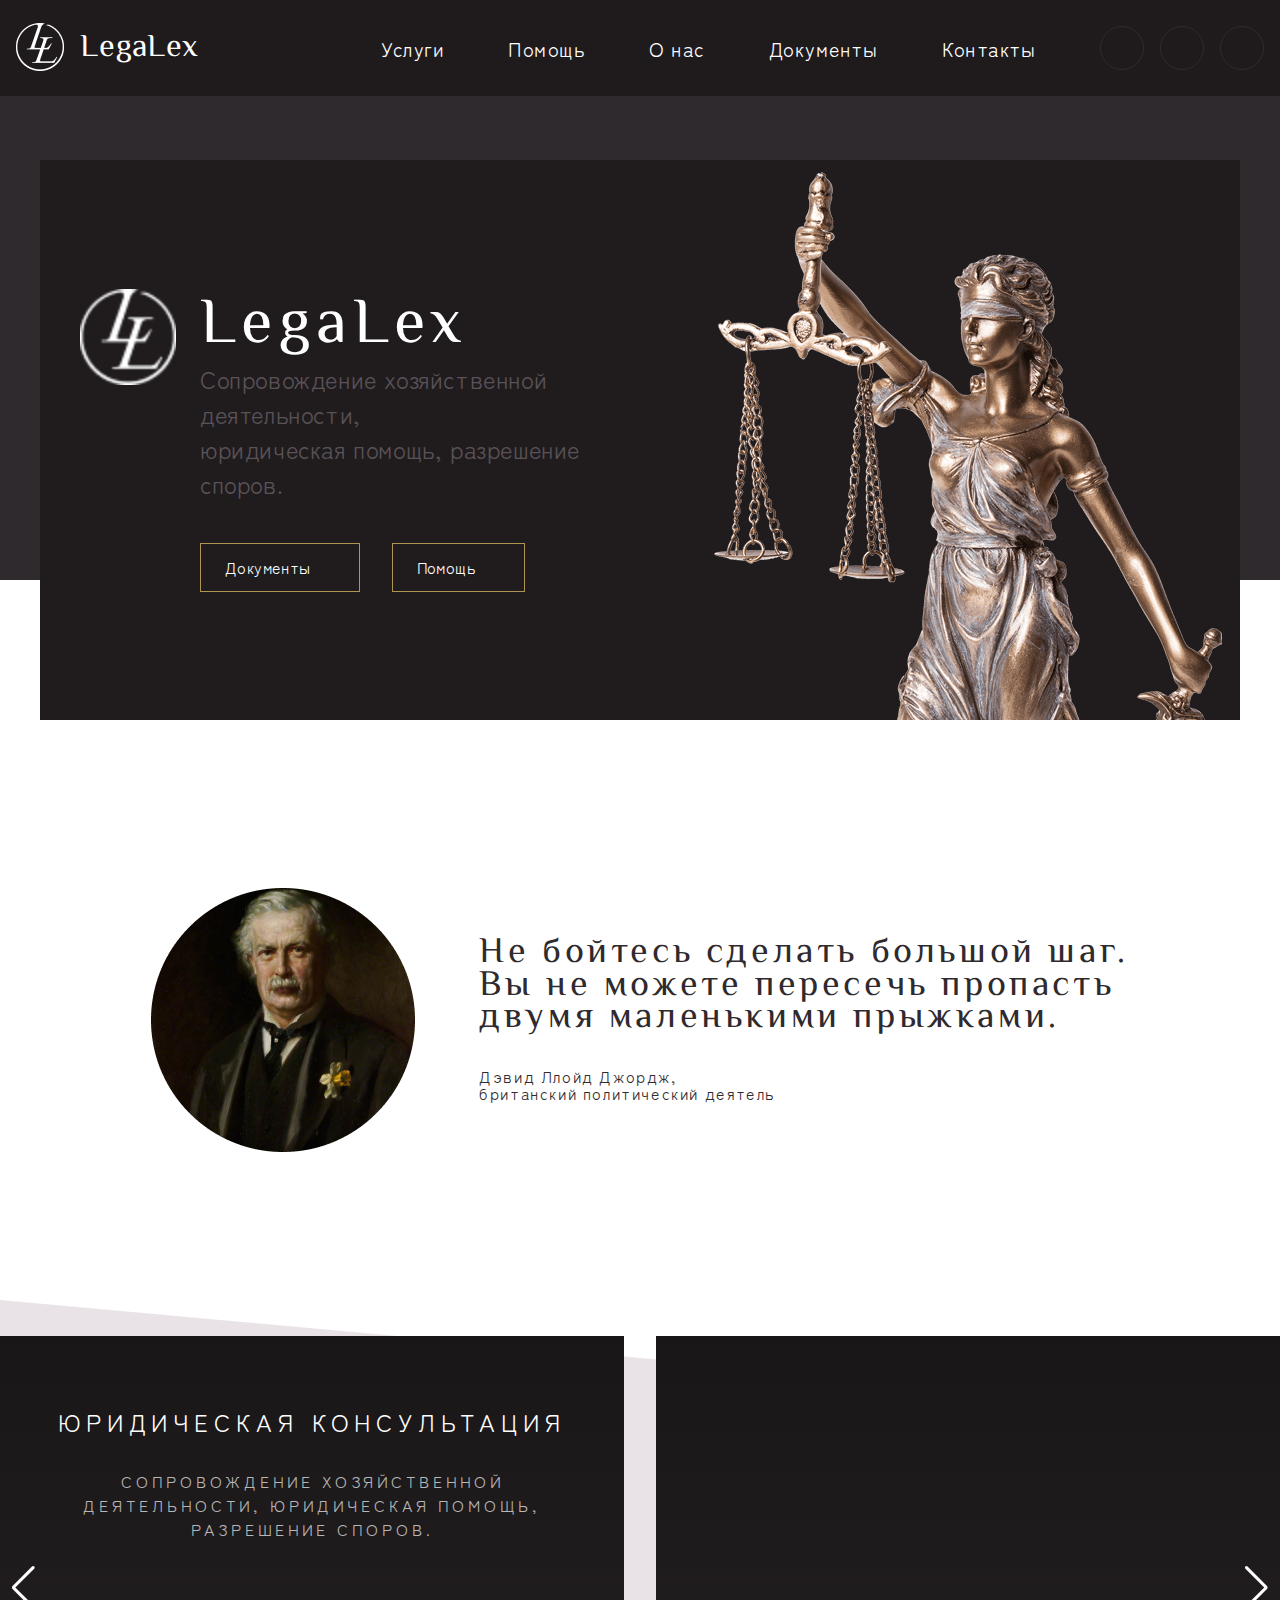
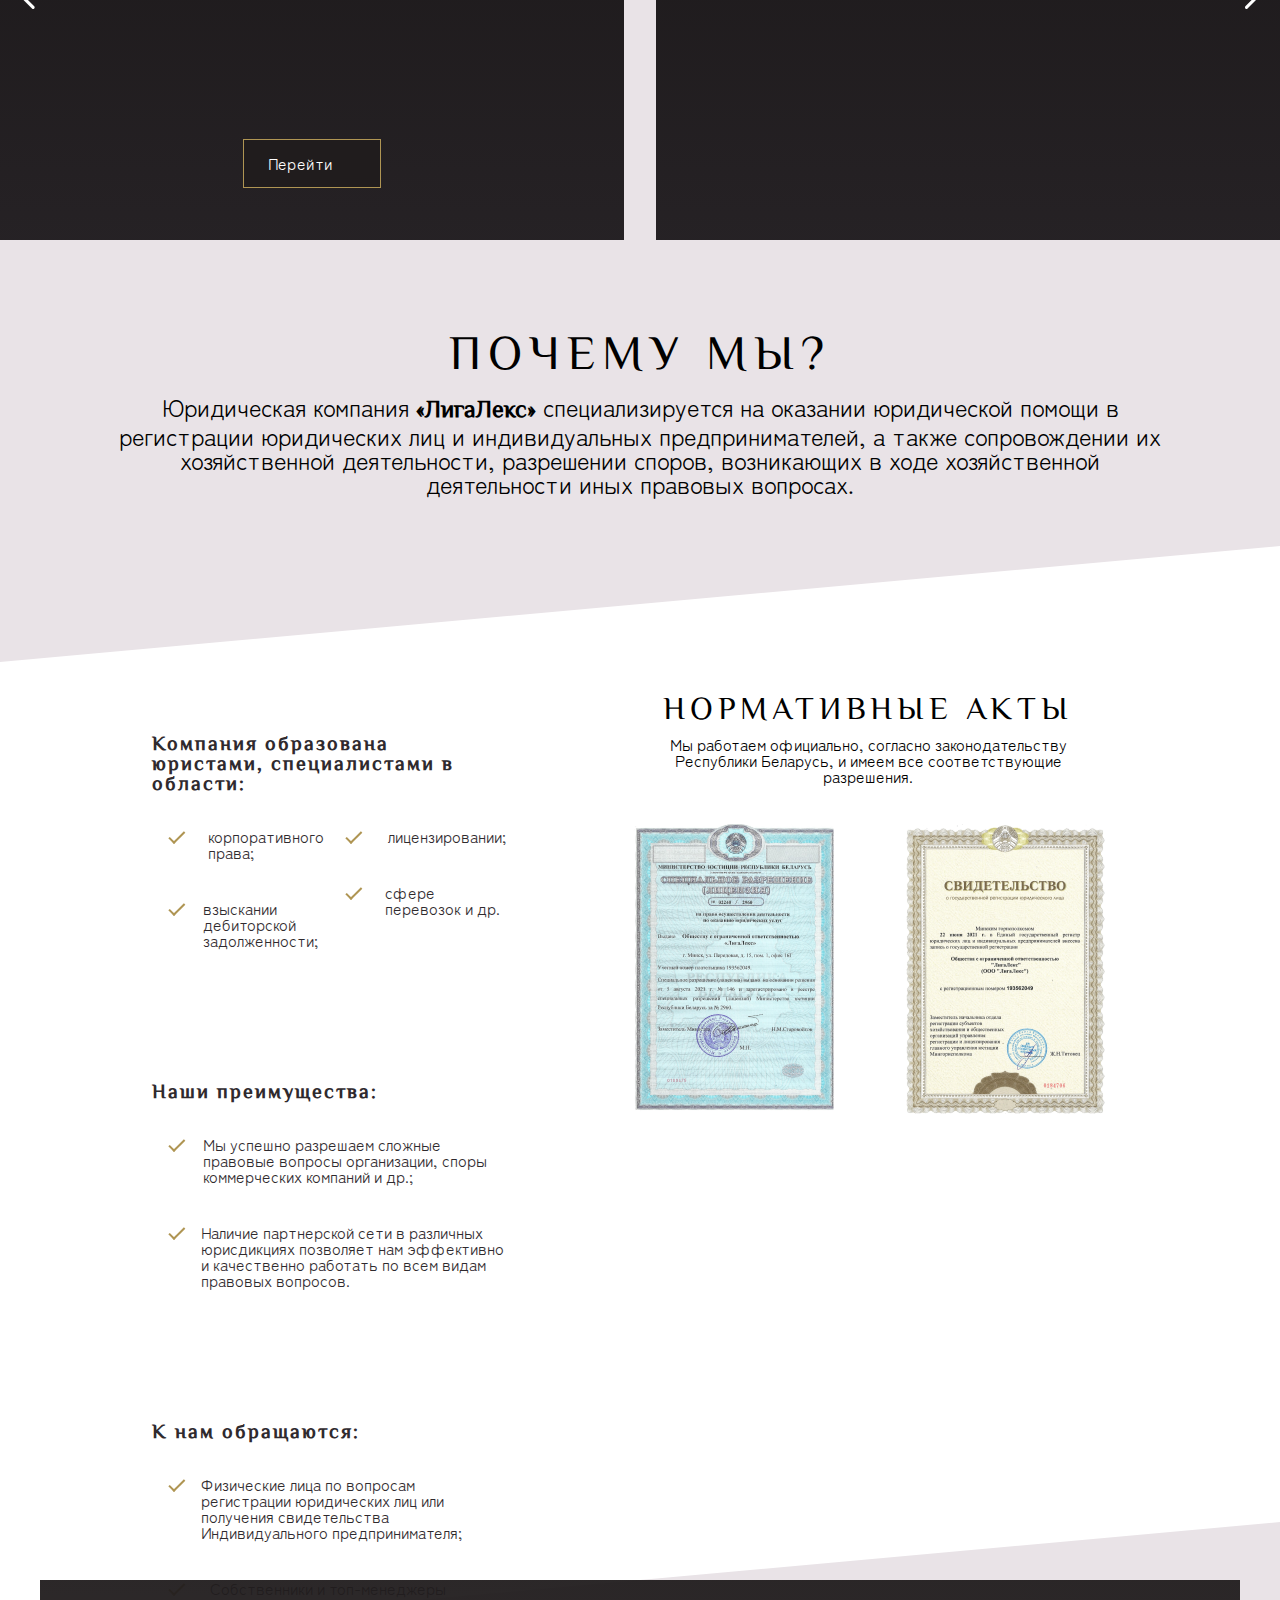
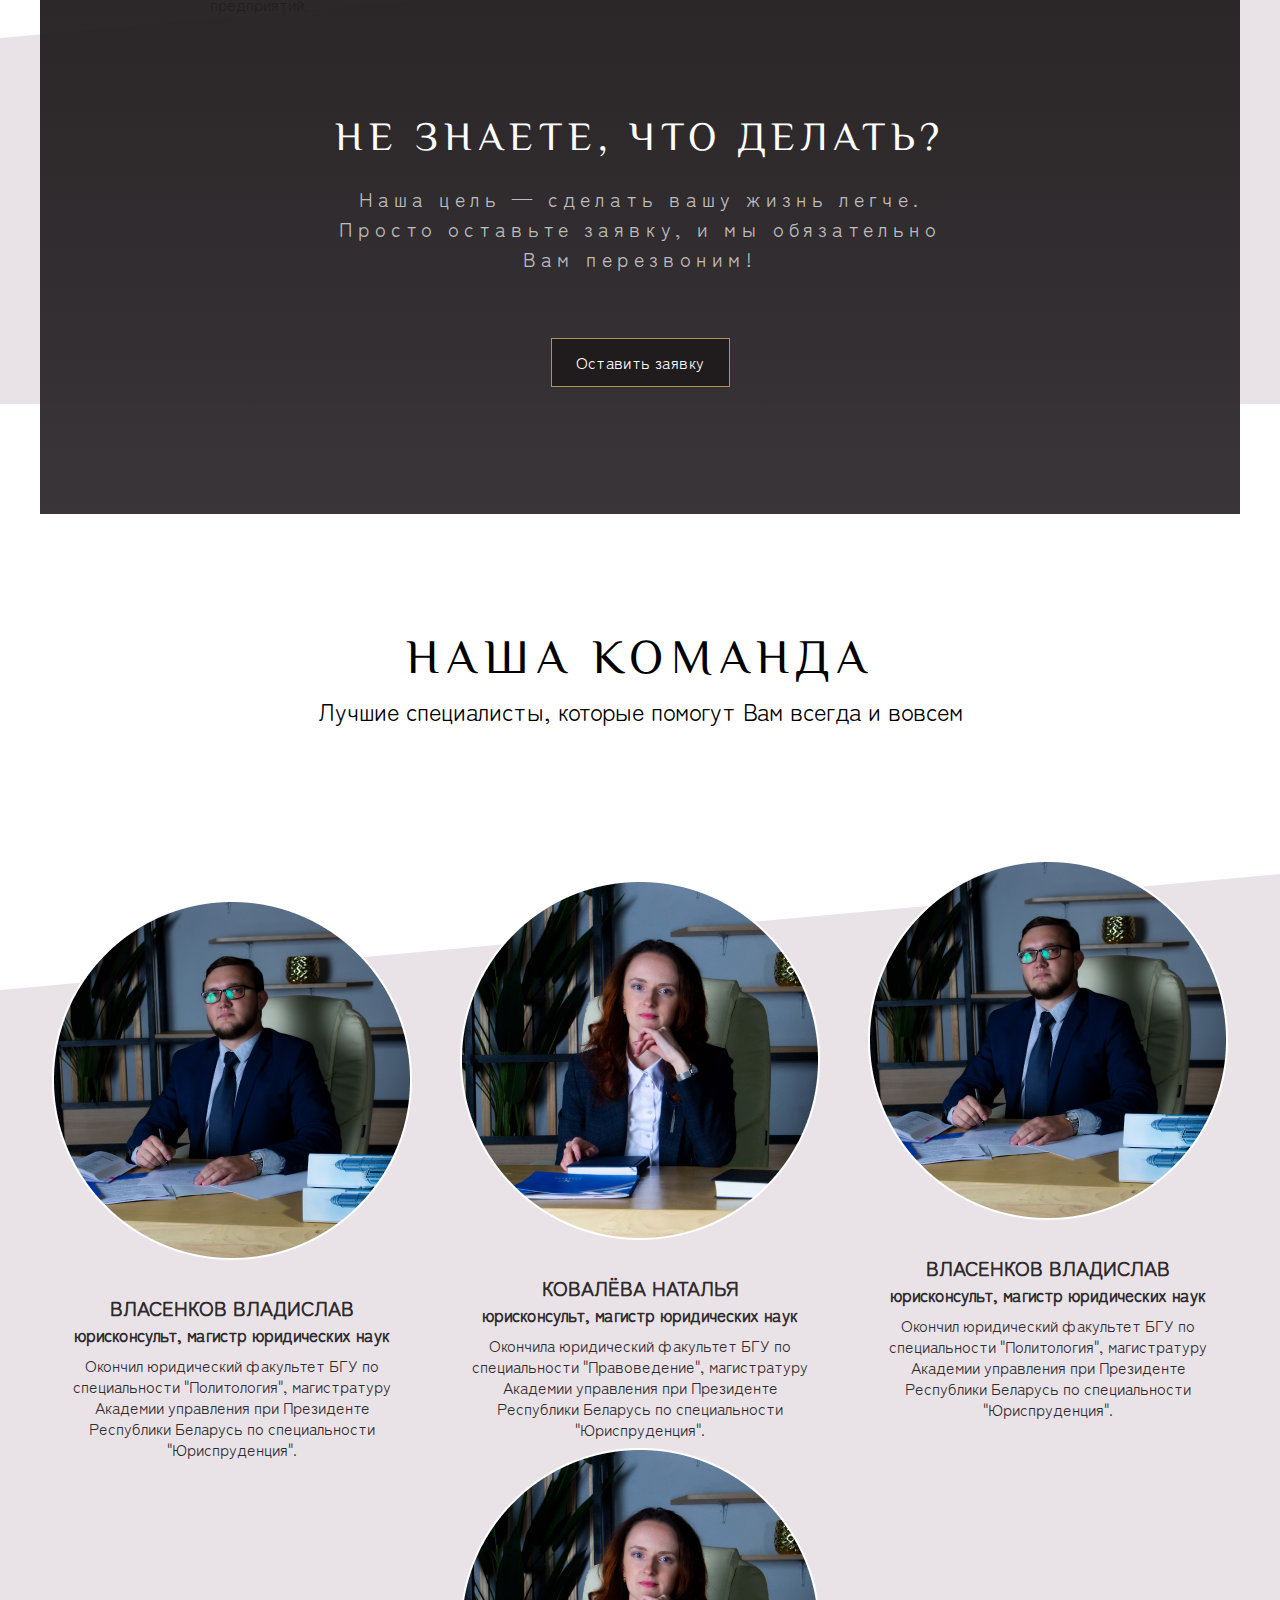
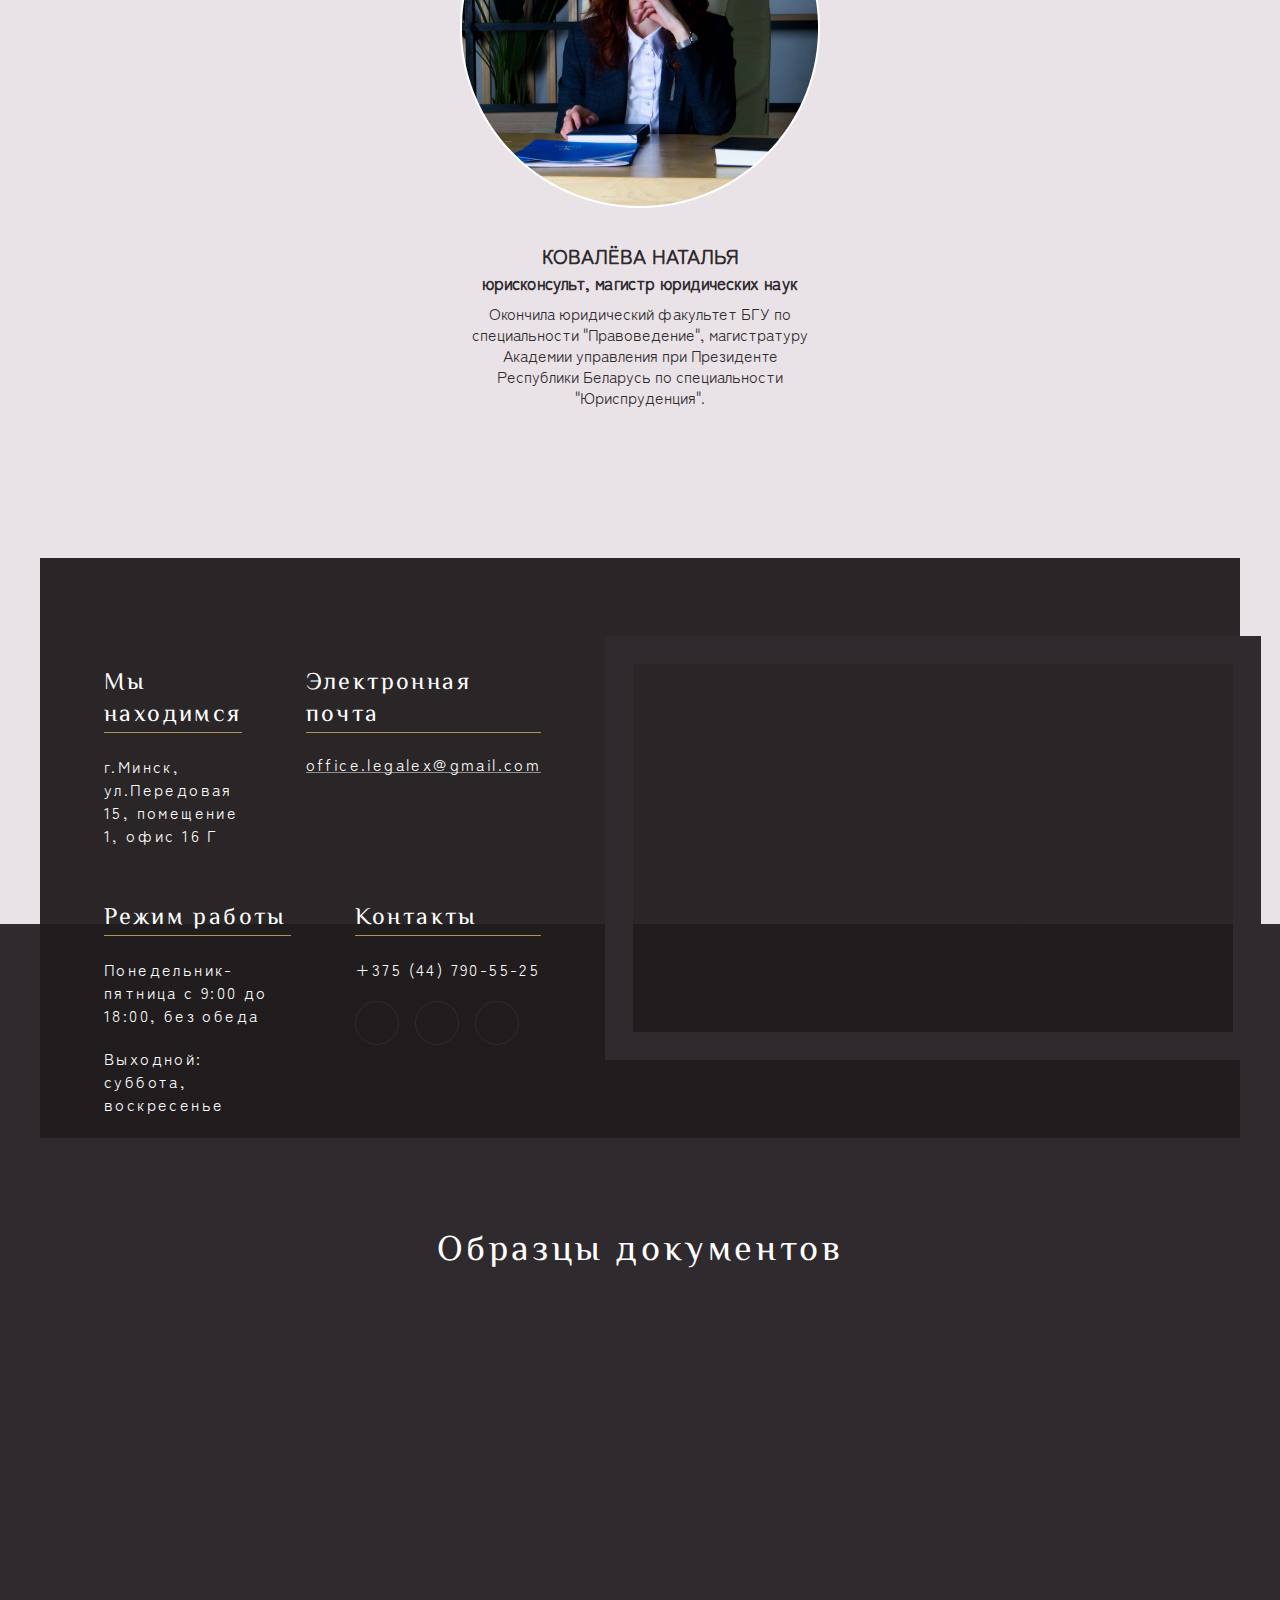
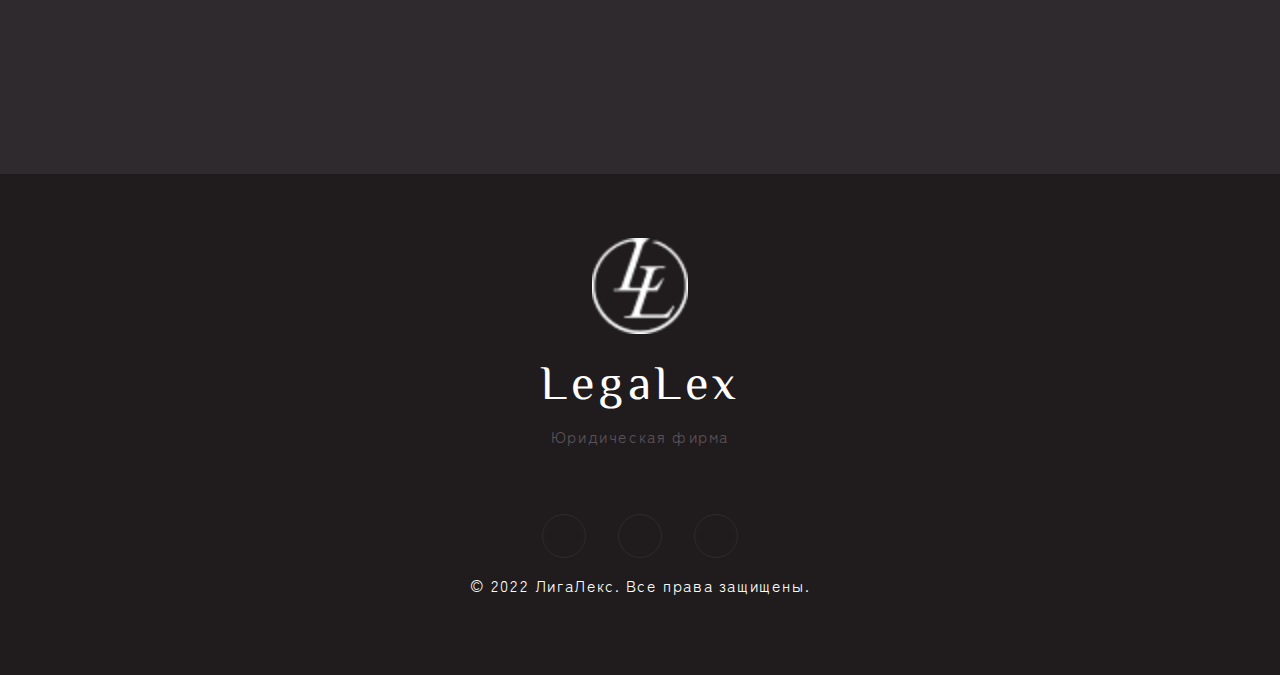
==== commit c3b2d92c: "Added buttons right style" ====
--- a/Legalex/Content/index.html
+++ b/Legalex/Content/index.html
@@ -124,7 +124,7 @@
                         <p class="text__subcaption">Сопровождение хозяйственной деятельности,<br> юридическая помощь, разрешение споров.
                         </p>
                         <div class="text__controls">
-                            <a href="#" class="control with-arrow control-filled">Документы</a>
+                            <a href="#" class="control with-arrow control-bordered">Документы</a>
                             <a href="#" class="control with-arrow control-bordered">Помощь</a>
                         </div>
                     </div>
@@ -162,7 +162,7 @@
                             </p>
                         </div>
                         <div class="controls">
-                            <a href="#" class="control with-arrow control-filled">Перейти</a>
+                            <a href="#order-popup" class="control with-arrow control-bordered popup-link">Перейти</a>
                         </div>
                     </div>
                 </div>
@@ -272,12 +272,12 @@
                     </p>
                 </div>
                 <div class="controls">
-                    <a href="#" class="control">Оставить заявку</a>
-                </div>
-            </div>
-        </div>
-    </section>
-    
+                    <a href="#" class="control control-bordered">Оставить заявку</a>
+                </div>
+            </div>
+        </div>
+    </section>
+
     <section class="team">
         <div class="footer__text">
             <h1 class="text__caption">Наша команда</h1>
@@ -286,11 +286,11 @@
             </p>
         </div>
         <div class="separator top-right__separator"></div>
-        <div class="team__content">          
+        <div class="team__content">
             <div class="team__party">
                 <div class="persone">
                     <div class="persone_avatar">
-                        <img src="./img/vvAvatar.png"/> 
+                        <img src="./img/vvAvatar.png" />
                     </div>
                     <div class="persone_info">
                         <span class="persone_name">Власенков Владислав</span>
@@ -302,7 +302,7 @@
                 </div>
                 <div class="persone">
                     <div class="persone_avatar">
-                        <img src="./img/khAvatar.png"/> 
+                        <img src="./img/khAvatar.png" />
                     </div>
                     <div class="persone_info">
                         <span class="persone_name">Ковалёва Наталья</span>
@@ -314,7 +314,7 @@
                 </div>
                 <div class="persone">
                     <div class="persone_avatar">
-                        <img src="./img/vvAvatar.png"/> 
+                        <img src="./img/vvAvatar.png" />
                     </div>
                     <div class="persone_info">
                         <span class="persone_name">Власенков Владислав</span>
@@ -326,7 +326,7 @@
                 </div>
                 <div class="persone">
                     <div class="persone_avatar">
-                        <img src="./img/khAvatar.png"/> 
+                        <img src="./img/khAvatar.png" />
                     </div>
                     <div class="persone_info">
                         <span class="persone_name">Ковалёва Наталья</span>
@@ -339,7 +339,7 @@
             </div>
         </div>
     </section>
-    
+
     <section class="about">
         <div class="content-wrapper">
             <div class="about__content">
@@ -376,7 +376,8 @@
                 </div>
                 <div class="content__map">
                     <div class="map">
-
+                        <iframe src="https://www.google.com/maps/embed?pb=!1m18!1m12!1m3!1d1175.400091684479!2d27.621817701020685!3d53.89975539672695!2m3!1f0!2f0!3f0!3m2!1i1024!2i768!4f13.1!3m3!1m2!1s0x46dbce4596284c27%3A0xac7a9f574c94caf!2z0YPQuy4g0J_QtdGA0LXQtNC-0LLQsNGPIDE1LCDQnNC40L3RgdC6!5e0!3m2!1sru!2sby!4v1658333610489!5m2!1sru!2sby"
+                            style="border:0;" allowfullscreen="" loading="lazy" referrerpolicy="no-referrer-when-downgrade"></iframe>
                     </div>
                 </div>
             </div>
@@ -420,6 +421,18 @@
             </div>
         </div>
     </footer>
+
+    <div id="order-popup" class="popup">
+        <div class="popup__body">
+            <div class="popup__content">
+                <a href="" class="popup__close close-popup">X</a>
+                <div class="popup__title">Title</div>
+                <div class="popup__text">
+                    Some text
+                </div>
+            </div>
+        </div>
+    </div>
 </body>
 
 </html>--- a/Legalex/Content/css/style.css
+++ b/Legalex/Content/css/style.css
@@ -494,6 +494,10 @@
             width: 100%;
             color: #2F2A2E;
         }
+        
+        body.scroll_lock {
+            overflow: hidden;
+        }
         /*Slider****************************************/
         
         .swiper {
@@ -768,9 +772,6 @@
         }
         
         @media (max-width: 767.98px) {
-            body.scroll_lock {
-                overflow: hidden;
-            }
             .header__burger {
                 display: block;
                 width: 36px;
@@ -946,6 +947,19 @@
             text-decoration: none;
         }
         
+        .control:active,
+        .control:focus {
+            outline: none;
+        }
+        
+        .control::-moz-focus-inner {
+            border: 0;
+        }
+        
+        .control.control-bordered:hover {
+            background-color: #AF9553;
+        }
+        
         .with-arrow.control:hover::after {
             right: -4px;
         }
@@ -963,8 +977,8 @@
             transition: all 0.2s linear;
         }
         
-        .control.control-filled {
-            background-color: #AF9553;
+        .control.control-bordered {
+            background-color: #201C1D;
         }
         
         .hero__content-image {
@@ -1537,11 +1551,11 @@
             left: 0;
             width: 100%;
         }
-
+        
         .team .content-wrapper {
             max-width: 1600px;
         }
-
+        
         .team__content {
             background-color: #e9e3e7;
             display: flex;
@@ -1552,7 +1566,7 @@
             margin-top: 220px;
             height: 250px;
         }
-
+        
         .team .text__caption {
             font-family: 'El Messiri';
             font-style: normal;
@@ -1564,7 +1578,7 @@
             text-transform: uppercase;
             color: #000000;
         }
-
+        
         .team .text__subcaption {
             font-family: 'Zen Maru Gothic';
             font-style: normal;
@@ -1575,7 +1589,7 @@
             text-align: center;
             color: #000000;
         }
-
+        
         .team .team__party {
             display: flex;
             gap: 3rem;
@@ -1585,7 +1599,7 @@
             flex-wrap: wrap;
             justify-content: center;
         }
-
+        
         .team__party .persone {
             display: flex;
             flex-direction: column;
@@ -1593,53 +1607,53 @@
             position: relative;
             max-width: 360px;
         }
-
+        
         .team__party .persone:nth-child(1) {
             top: 60px;
         }
-
+        
         .team__party .persone:nth-child(2) {
             top: 40px;
         }
-
+        
         .team__party .persone:nth-child(3) {
             top: 20px;
         }
-
+        
         .team__party .persone .persone_avatar {
             border-radius: 50%;
         }
-
-        .team__party .persone .persone_avatar > img {
-            width: 100%;
-        }
-
-        .team__party .persone .persone_info{
+        
+        .team__party .persone .persone_avatar>img {
+            width: 100%;
+        }
+        
+        .team__party .persone .persone_info {
             text-align: center;
             display: flex;
             flex-direction: column;
             font-family: 'Zen Maru Gothic';
         }
-
+        
         .team__party .persone .persone_info .persone_name {
             text-transform: uppercase;
             font-size: 20px;
             font-weight: bold;
             line-height: 2rem;
         }
-
+        
         .team__party .persone .persone_info .persone_work {
             font-weight: bold;
             font-size: 17px;
             line-height: 21px;
         }
-
+        
         .team__party .persone .persone_info .persone_about {
             padding-top: 10px;
             font-size: 16px;
             line-height: 21px;
         }
-
+        
         @media(max-width: 1199.98px) {
             .team__party .persone {
                 top: unset !important;
@@ -1650,24 +1664,20 @@
             .team .footer__text {
                 margin-top: 300px;
             }
-
             .team .text__caption {
                 font-weight: 400;
                 font-size: 40px;
                 line-height: 63px;
             }
-
             .team .text__subcaption {
                 font-weight: 400;
                 font-size: 20px;
                 line-height: 150%;
             }
-
             .team__content {
                 padding: 0 2rem;
             }
         }
-
         /*About****************************************/
         
         .about {
@@ -1757,6 +1767,11 @@
             height: 424px;
             border: 28px solid #2F2A2E;
         }
+        
+        .content__map .map iframe {
+            width: 100%;
+            height: 100%;
+        }
         /*Documents****************************************/
         
         .documents {
@@ -1850,4 +1865,77 @@
             text-align: center;
             letter-spacing: 0.1em;
             color: #FFFFFF;
+        }
+        
+        .popup {
+            position: fixed;
+            top: 0;
+            left: 0;
+            width: 100%;
+            height: 100%;
+            overflow-y: auto;
+            overflow-x: hidden;
+            background-color: rgba(0, 0, 0, 0.8);
+            z-index: 100;
+            opacity: 0;
+            visibility: hidden;
+            transition: all 0.4s ease 0s;
+        }
+        
+        .popup.open {
+            opacity: 1;
+            visibility: visible;
+        }
+        
+        .popup.open .popup__content {
+            opacity: 1;
+            transform: translate(0, 0);
+        }
+        
+        .popup__body {
+            display: flex;
+            justify-content: center;
+            align-items: center;
+            min-height: 100%;
+            padding: 40px 20px;
+        }
+        
+        .popup__content {
+            position: relative;
+            width: 1120px;
+            opacity: 0;
+            transition: all 0.4s ease 0s;
+            transform: translate(0px, -100%);
+            background-color: #FFFFFF;
+        }
+        
+        .popup__close {
+            position: absolute;
+            top: 4px;
+            right: 4px;
+            font-size: 20px;
+            color: #000;
+            text-decoration: none;
+        }
+        
+        .popup__title {
+            font-family: 'El Messiri';
+            font-style: normal;
+            font-weight: 400;
+            font-size: 48px;
+            line-height: 75px;
+            /* identical to box height */
+            text-align: center;
+            letter-spacing: 0.1em;
+        }
+        
+        .popup__text {
+            font-family: 'Zen Maru Gothic';
+            font-style: normal;
+            font-weight: 400;
+            font-size: 16px;
+            line-height: 23px;
+            text-align: center;
+            letter-spacing: 0.1em;
+            color: #5B5259;
         }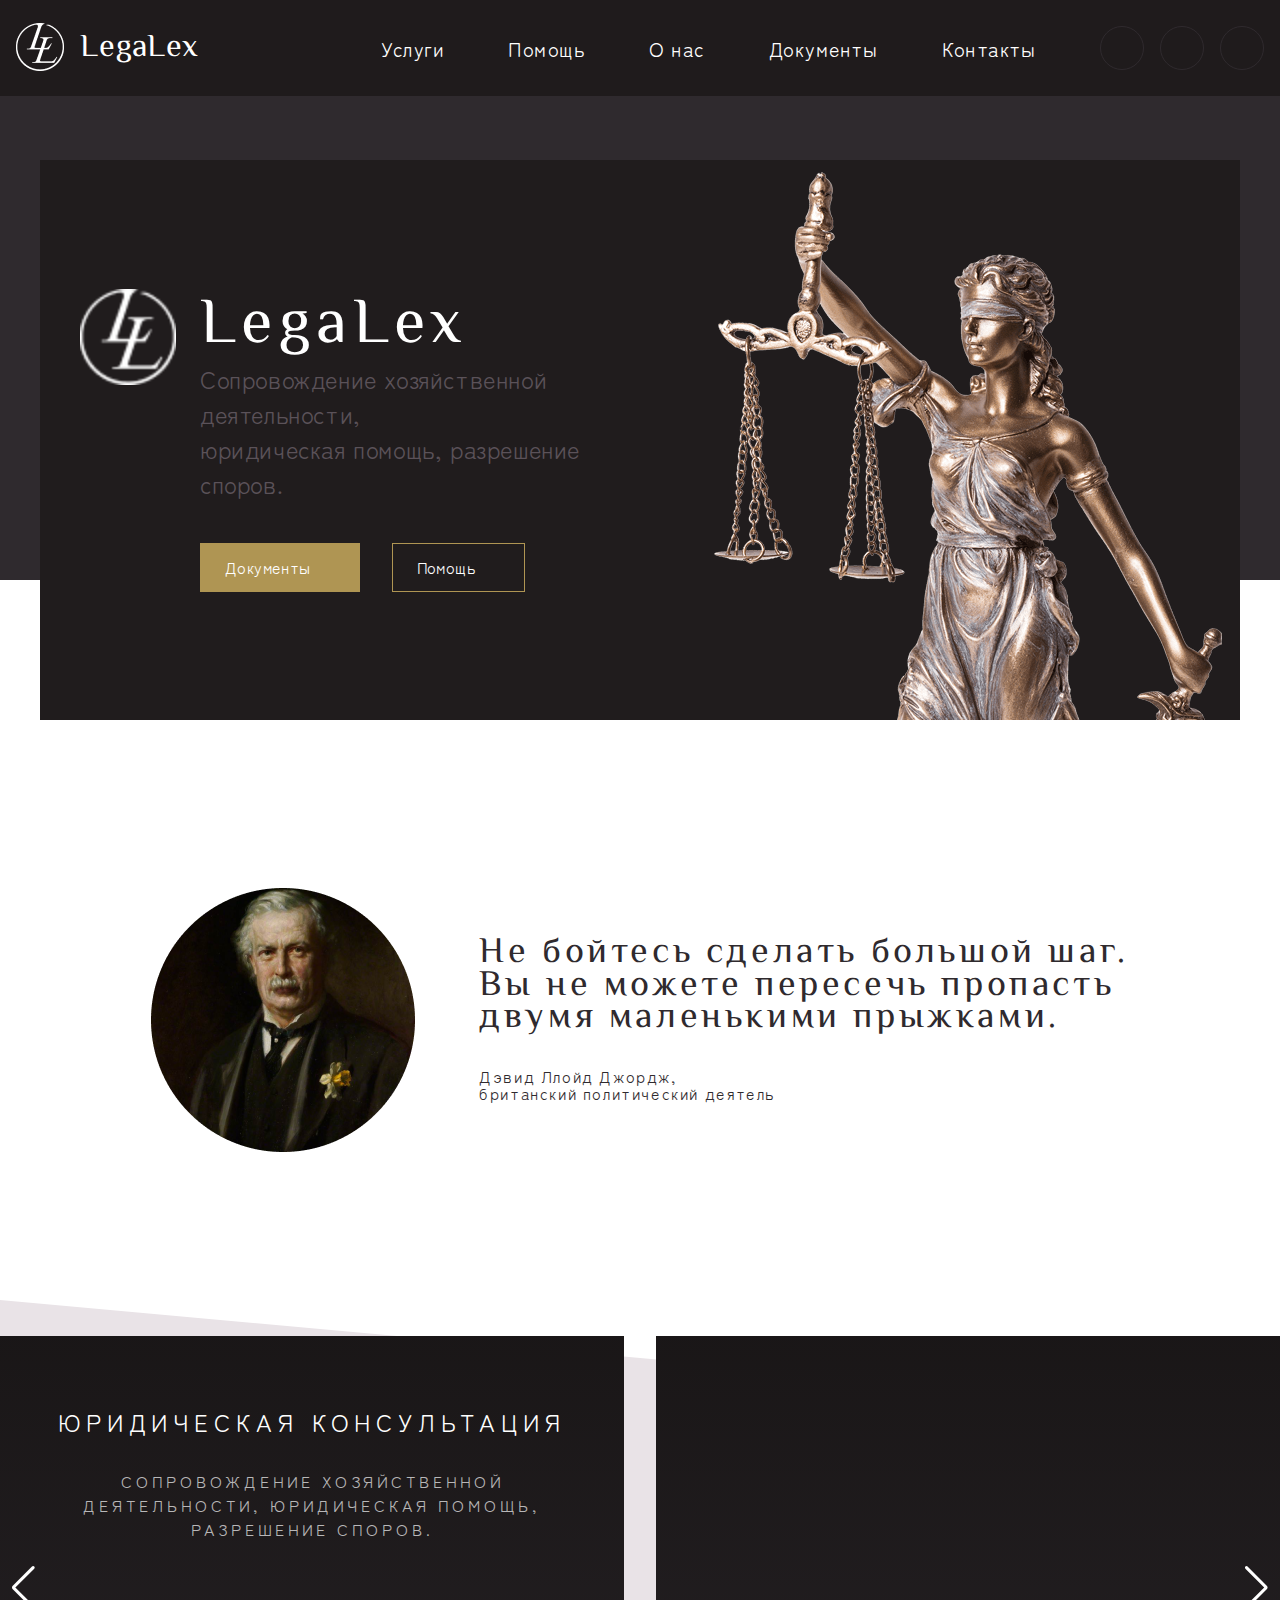
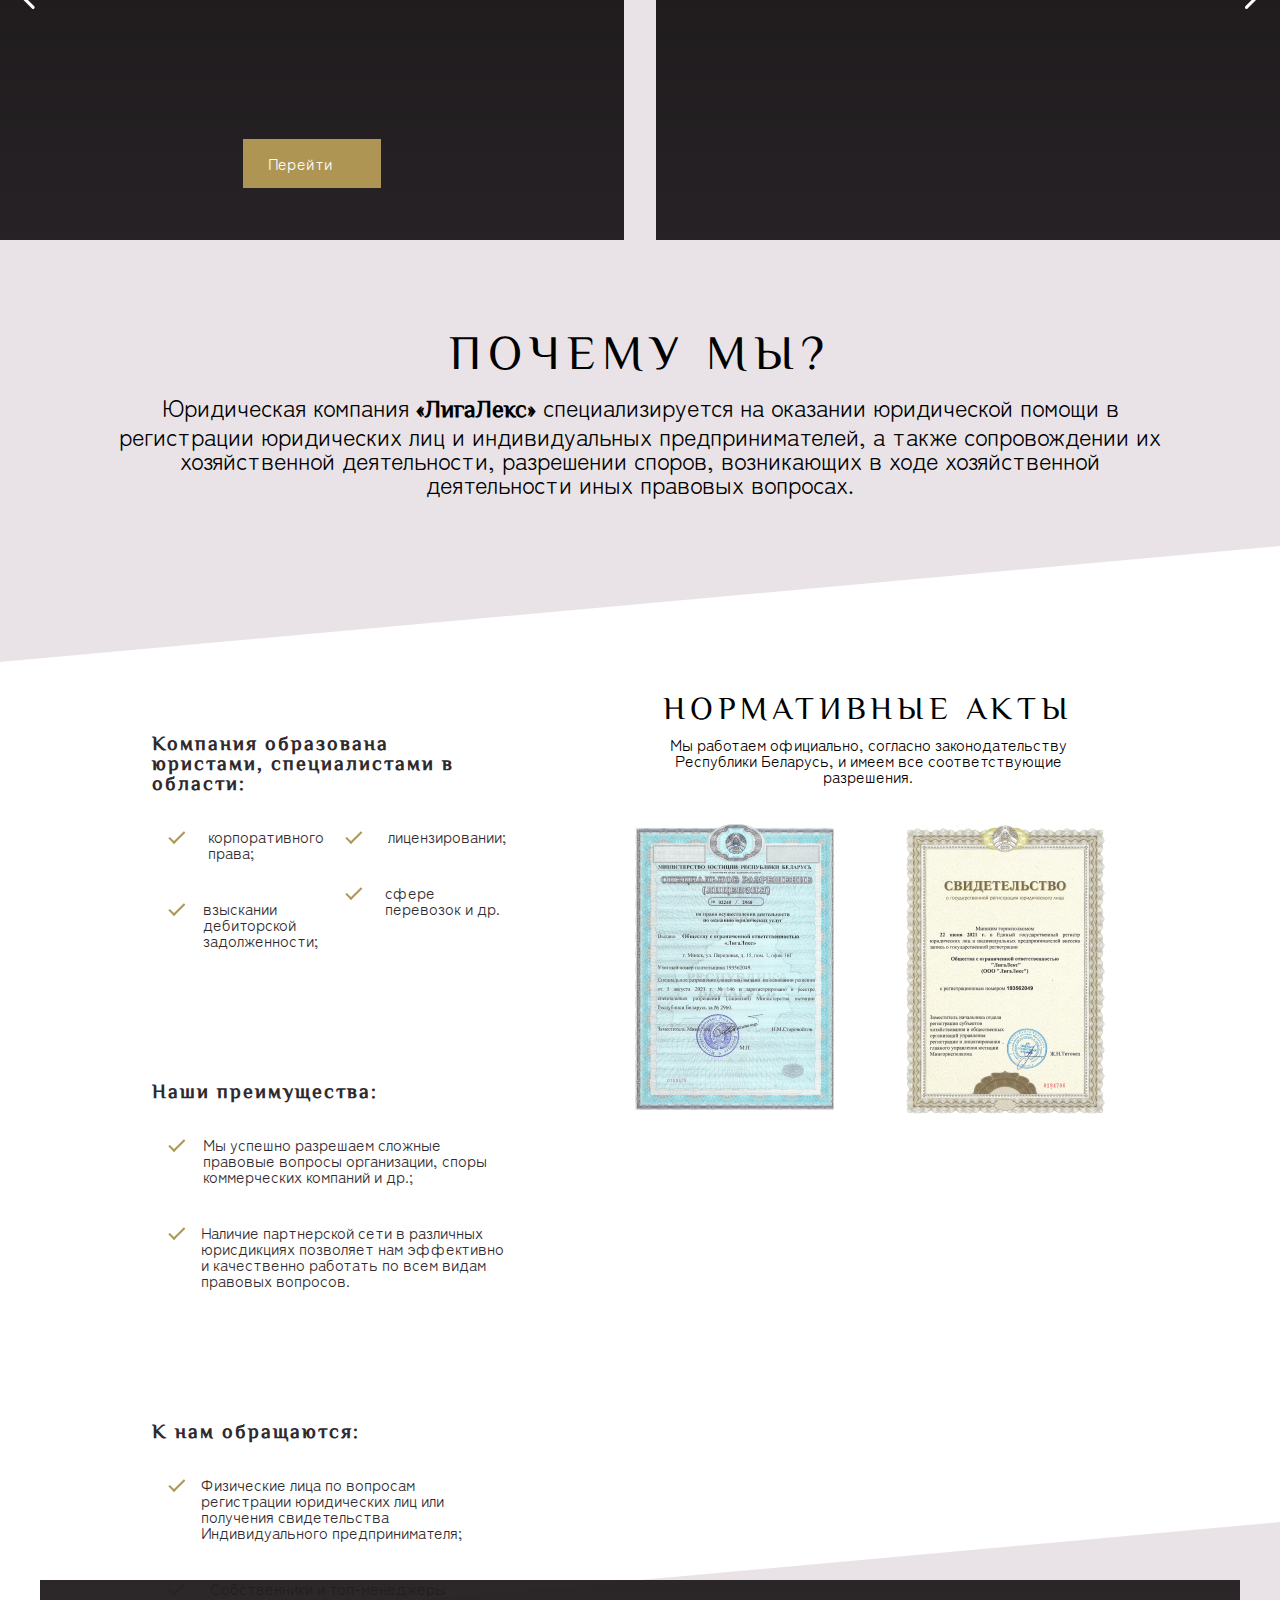
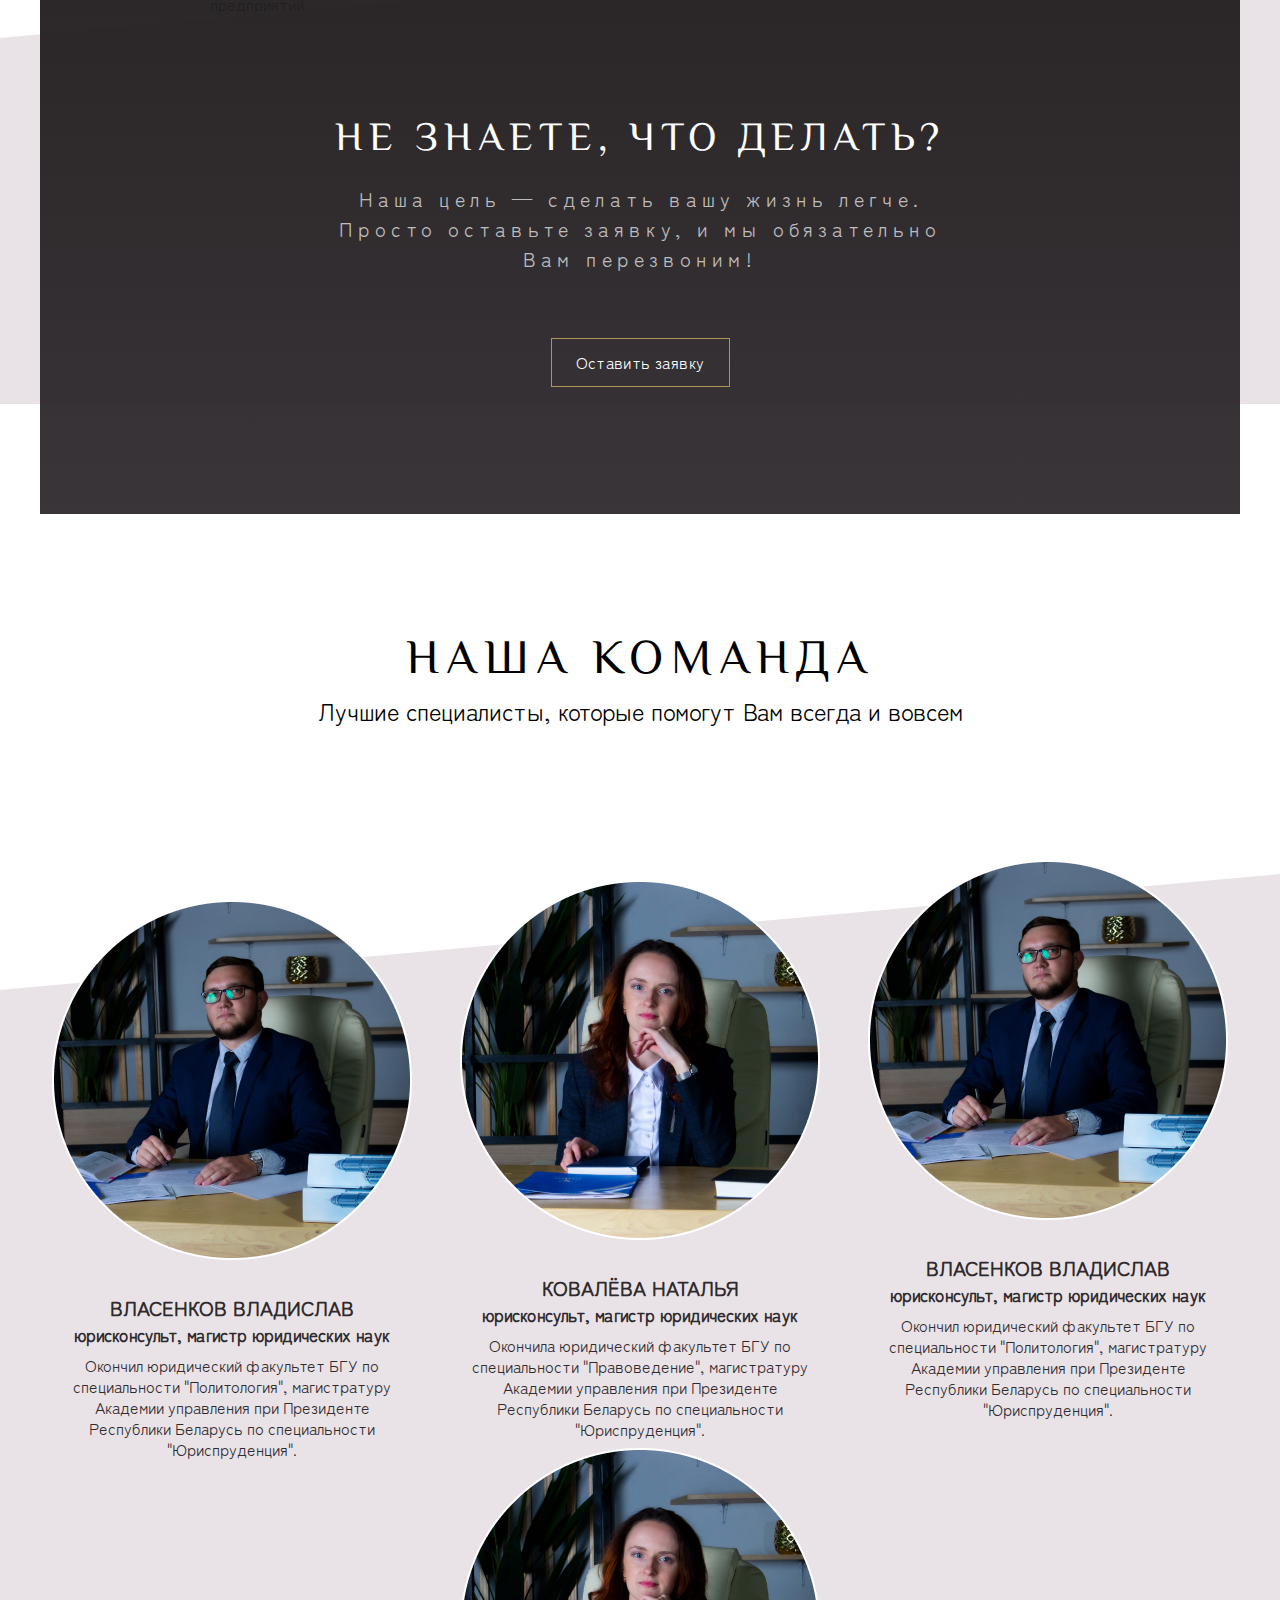
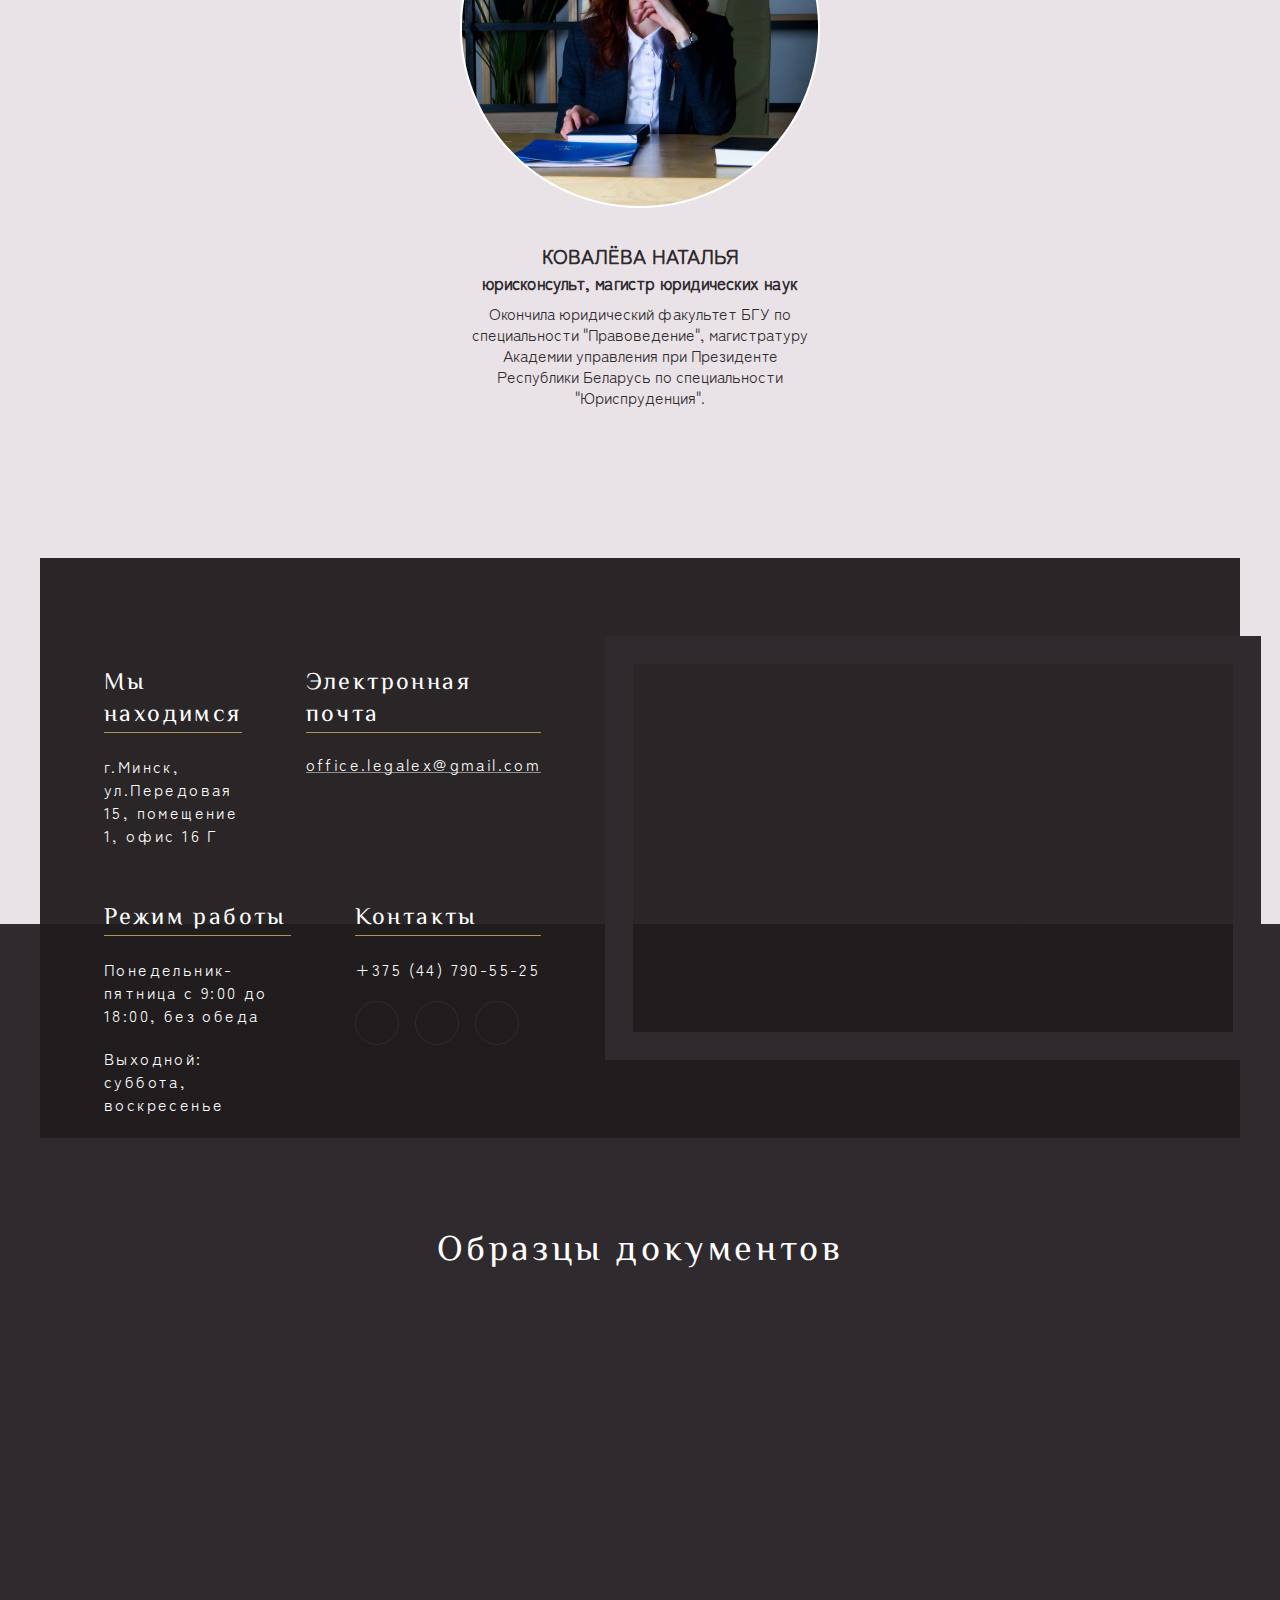
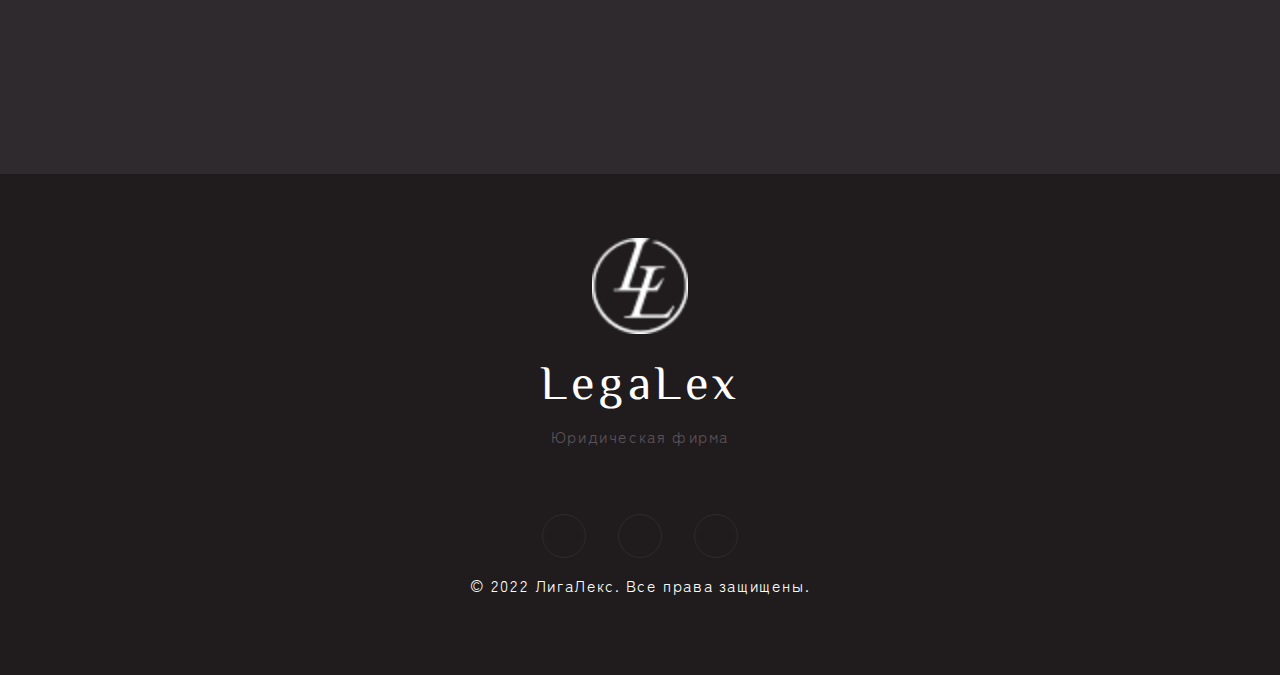
==== commit 955330a0: "added reques form" ====
--- a/Legalex/Content/index.html
+++ b/Legalex/Content/index.html
@@ -124,7 +124,7 @@
                         <p class="text__subcaption">Сопровождение хозяйственной деятельности,<br> юридическая помощь, разрешение споров.
                         </p>
                         <div class="text__controls">
-                            <a href="#" class="control with-arrow control-bordered">Документы</a>
+                            <a href="#" class="control with-arrow control-filled">Документы</a>
                             <a href="#" class="control with-arrow control-bordered">Помощь</a>
                         </div>
                     </div>
@@ -162,7 +162,7 @@
                             </p>
                         </div>
                         <div class="controls">
-                            <a href="#order-popup" class="control with-arrow control-bordered popup-link">Перейти</a>
+                            <a href="#order-popup" class="control with-arrow control-filled popup-link">Перейти</a>
                         </div>
                     </div>
                 </div>
@@ -272,7 +272,7 @@
                     </p>
                 </div>
                 <div class="controls">
-                    <a href="#" class="control control-bordered">Оставить заявку</a>
+                    <a href="#request-popup" class="control popup-link">Оставить заявку</a>
                 </div>
             </div>
         </div>
@@ -376,8 +376,7 @@
                 </div>
                 <div class="content__map">
                     <div class="map">
-                        <iframe src="https://www.google.com/maps/embed?pb=!1m18!1m12!1m3!1d1175.400091684479!2d27.621817701020685!3d53.89975539672695!2m3!1f0!2f0!3f0!3m2!1i1024!2i768!4f13.1!3m3!1m2!1s0x46dbce4596284c27%3A0xac7a9f574c94caf!2z0YPQuy4g0J_QtdGA0LXQtNC-0LLQsNGPIDE1LCDQnNC40L3RgdC6!5e0!3m2!1sru!2sby!4v1658333610489!5m2!1sru!2sby"
-                            style="border:0;" allowfullscreen="" loading="lazy" referrerpolicy="no-referrer-when-downgrade"></iframe>
+
                     </div>
                 </div>
             </div>
@@ -433,6 +432,30 @@
             </div>
         </div>
     </div>
+
+    <div id="request-popup" class="popup">
+        <div class="popup__body">
+            <div class="popup__content">
+                <a href="" class="popup__close close-popup">X</a>
+                <div class="popup__title">Оставить заявку</div>
+                <div class="popup__from">
+                    <form class="form_request">
+                        <label for="nameofsender">Имя</label>
+                        <input type="text" id="nameofsender" name="nameofsender">
+                        <label for="phonenumber">Номер телефона</label>
+                        <input type="tel" id="phonenumber" name="phonenumber">
+                        <label for="email">Электронная почта</label>
+                        <input type="email" id="email" name="email">
+                        <label for="title">Заголовок</label>
+                        <input type="text" id="title" name="title">
+                        <label for="message">Сообщение</label>
+                        <textarea id="message" name="message"></textarea>
+                        <button type="submit" class="control">Отправить</button>
+                    </form>
+                </div>
+            </div>
+        </div>
+    </div>
 </body>
 
 </html>--- a/Legalex/Content/css/style.css
+++ b/Legalex/Content/css/style.css
@@ -947,21 +947,12 @@
             text-decoration: none;
         }
         
-        .control:active,
-        .control:focus {
-            outline: none;
-        }
-        
-        .control::-moz-focus-inner {
-            border: 0;
-        }
-        
-        .control.control-bordered:hover {
-            background-color: #AF9553;
-        }
-        
         .with-arrow.control:hover::after {
             right: -4px;
+        }
+
+        .with-arrow.control:hover {
+            background-color: #AF9553;;
         }
         
         .with-arrow.control::after {
@@ -977,8 +968,8 @@
             transition: all 0.2s linear;
         }
         
-        .control.control-bordered {
-            background-color: #201C1D;
+        .control.control-filled {
+            background-color: #AF9553;
         }
         
         .hero__content-image {
@@ -1767,11 +1758,6 @@
             height: 424px;
             border: 28px solid #2F2A2E;
         }
-        
-        .content__map .map iframe {
-            width: 100%;
-            height: 100%;
-        }
         /*Documents****************************************/
         
         .documents {
@@ -1938,4 +1924,44 @@
             text-align: center;
             letter-spacing: 0.1em;
             color: #5B5259;
+        }
+
+
+        #request-popup .popup__content {
+            width: 500px;
+        }
+
+        .form_request {
+            display: flex;
+            flex-direction: column;
+            padding: 10px;
+        }
+
+        .form_request > label {
+
+        }
+
+        .form_request > input {
+            border: 1px solid #AF9553;
+            height: 2.2rem;
+            margin-bottom: 0.5rem;
+        }
+
+        .form_request > textarea {
+            border: 1px solid #AF9553;
+            height: 6rem;
+            margin-bottom: 1rem;
+        }
+
+        .form_request > input[type='button'] {
+            content: 'Отправить'
+        }
+
+        .form_request > .control {
+            background: transparent;
+            color: #1F1B1C;
+        }
+
+        .form_request > .control:hover {
+            background-color: #AF9553;
         }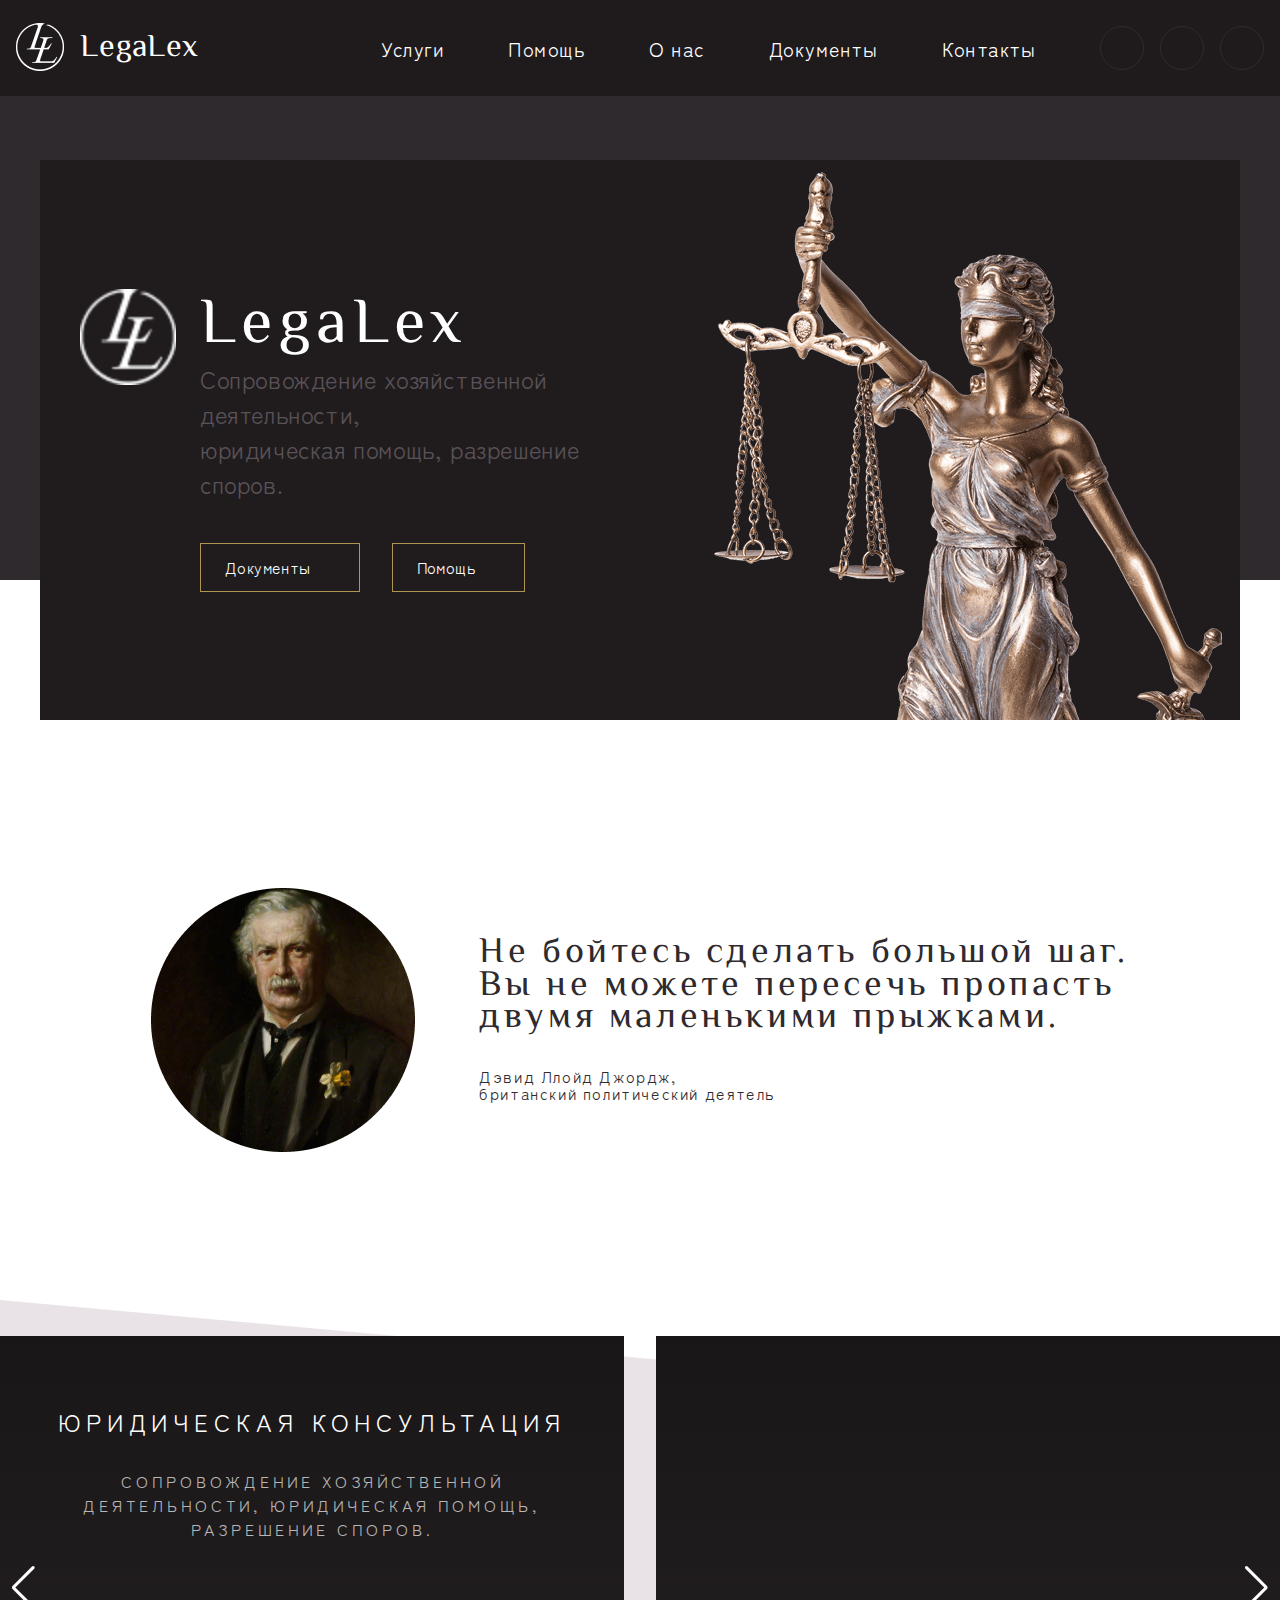
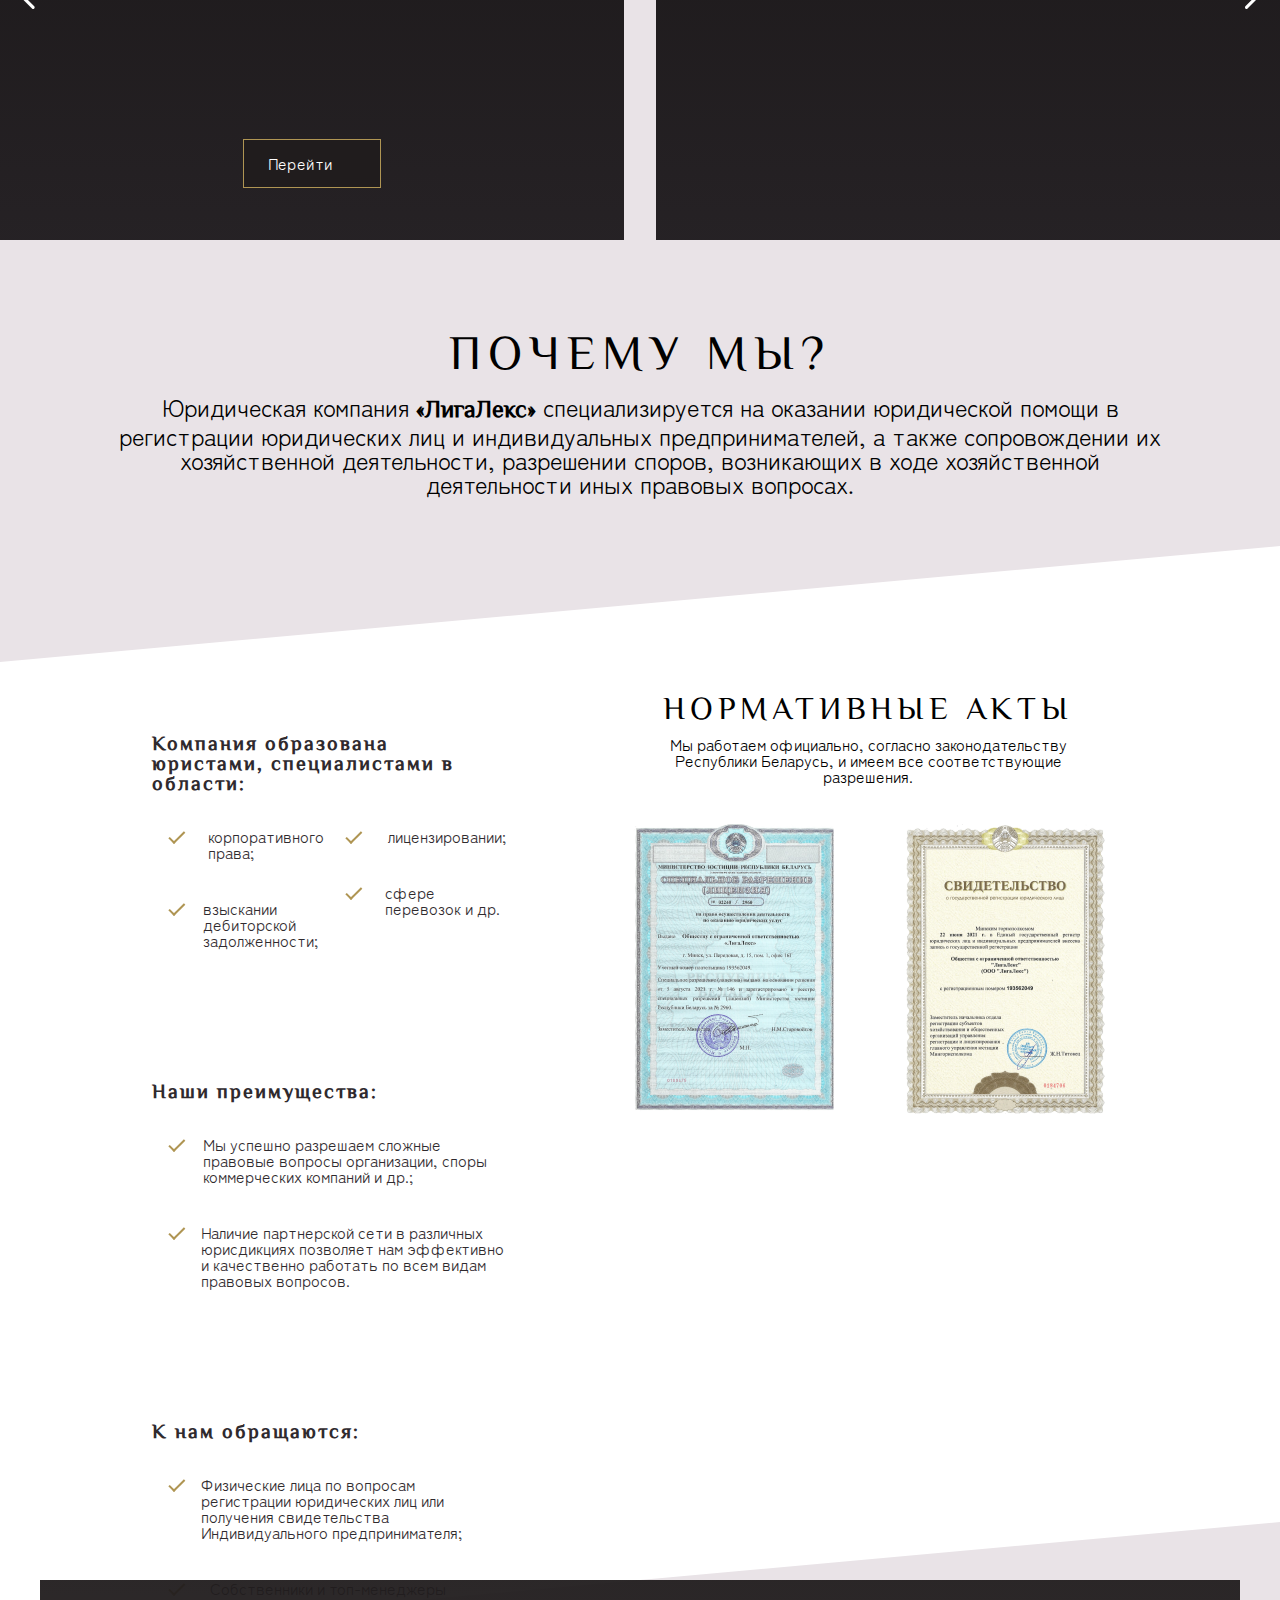
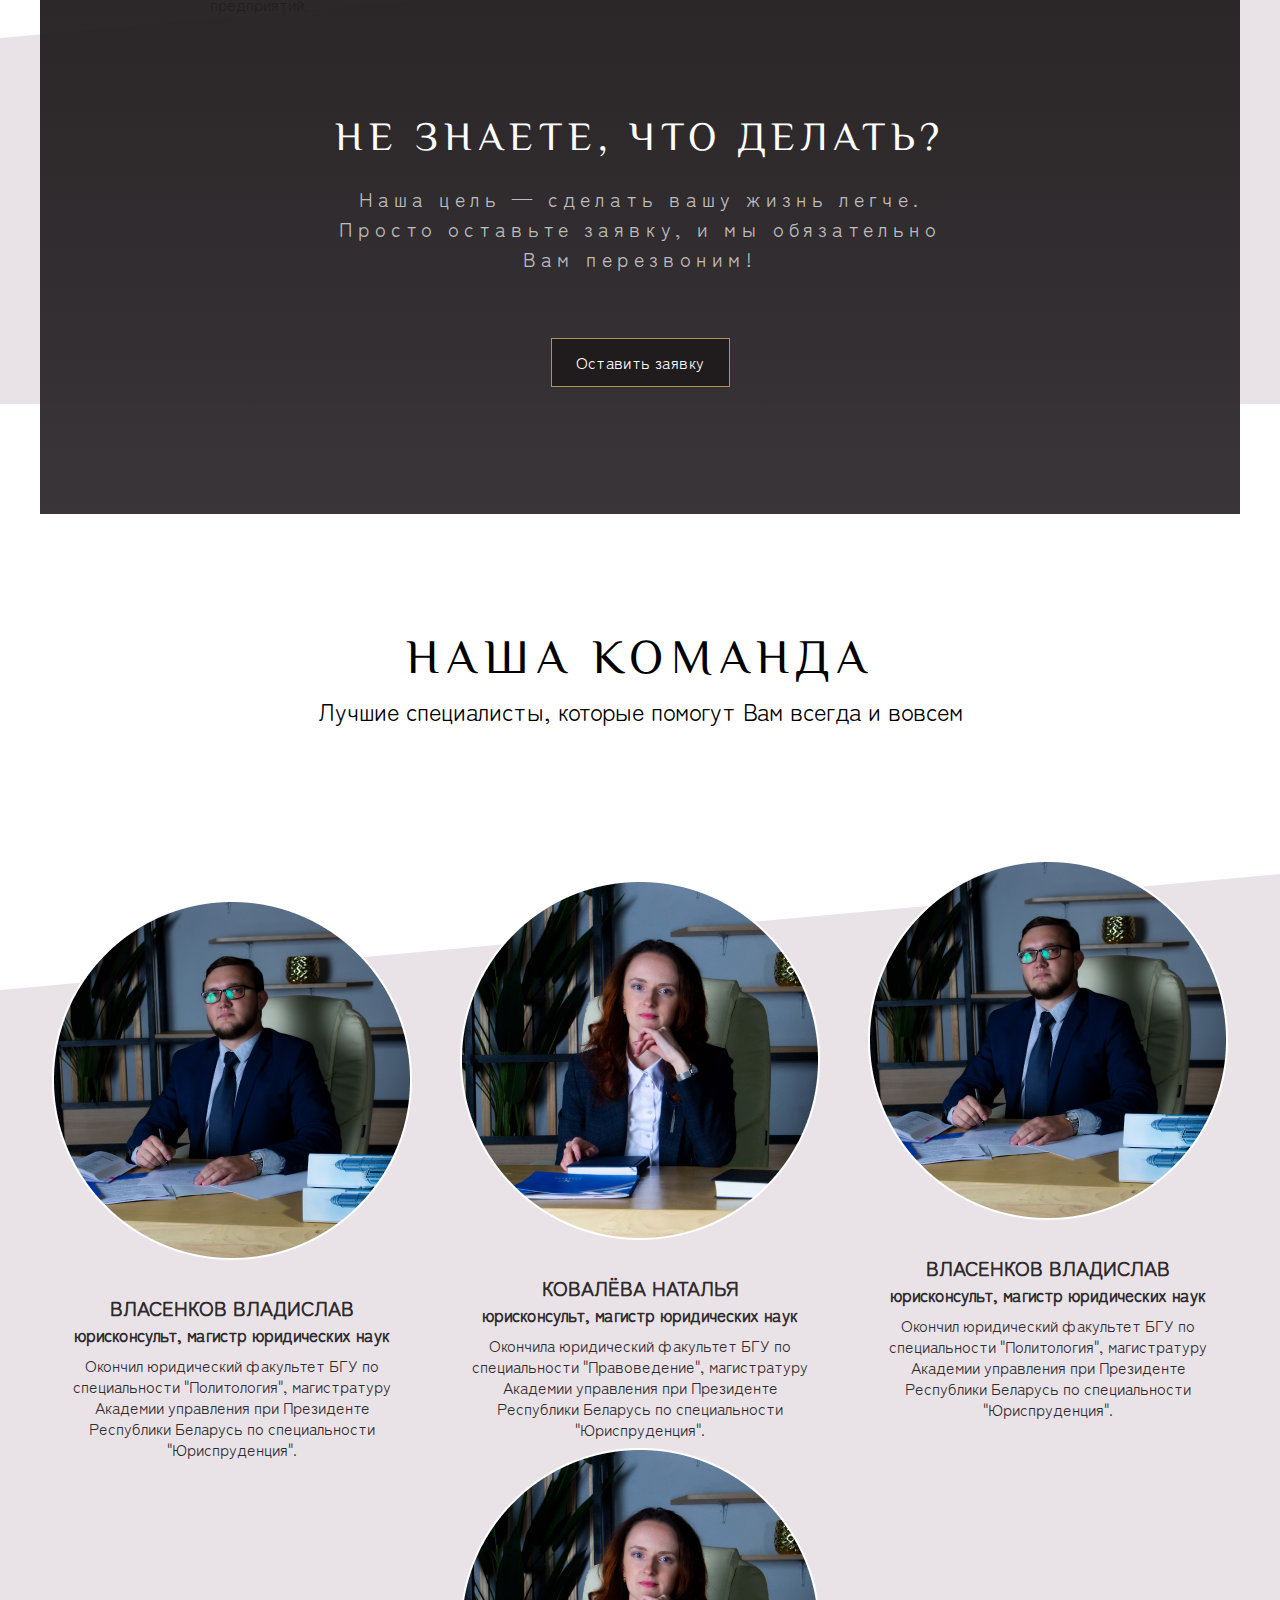
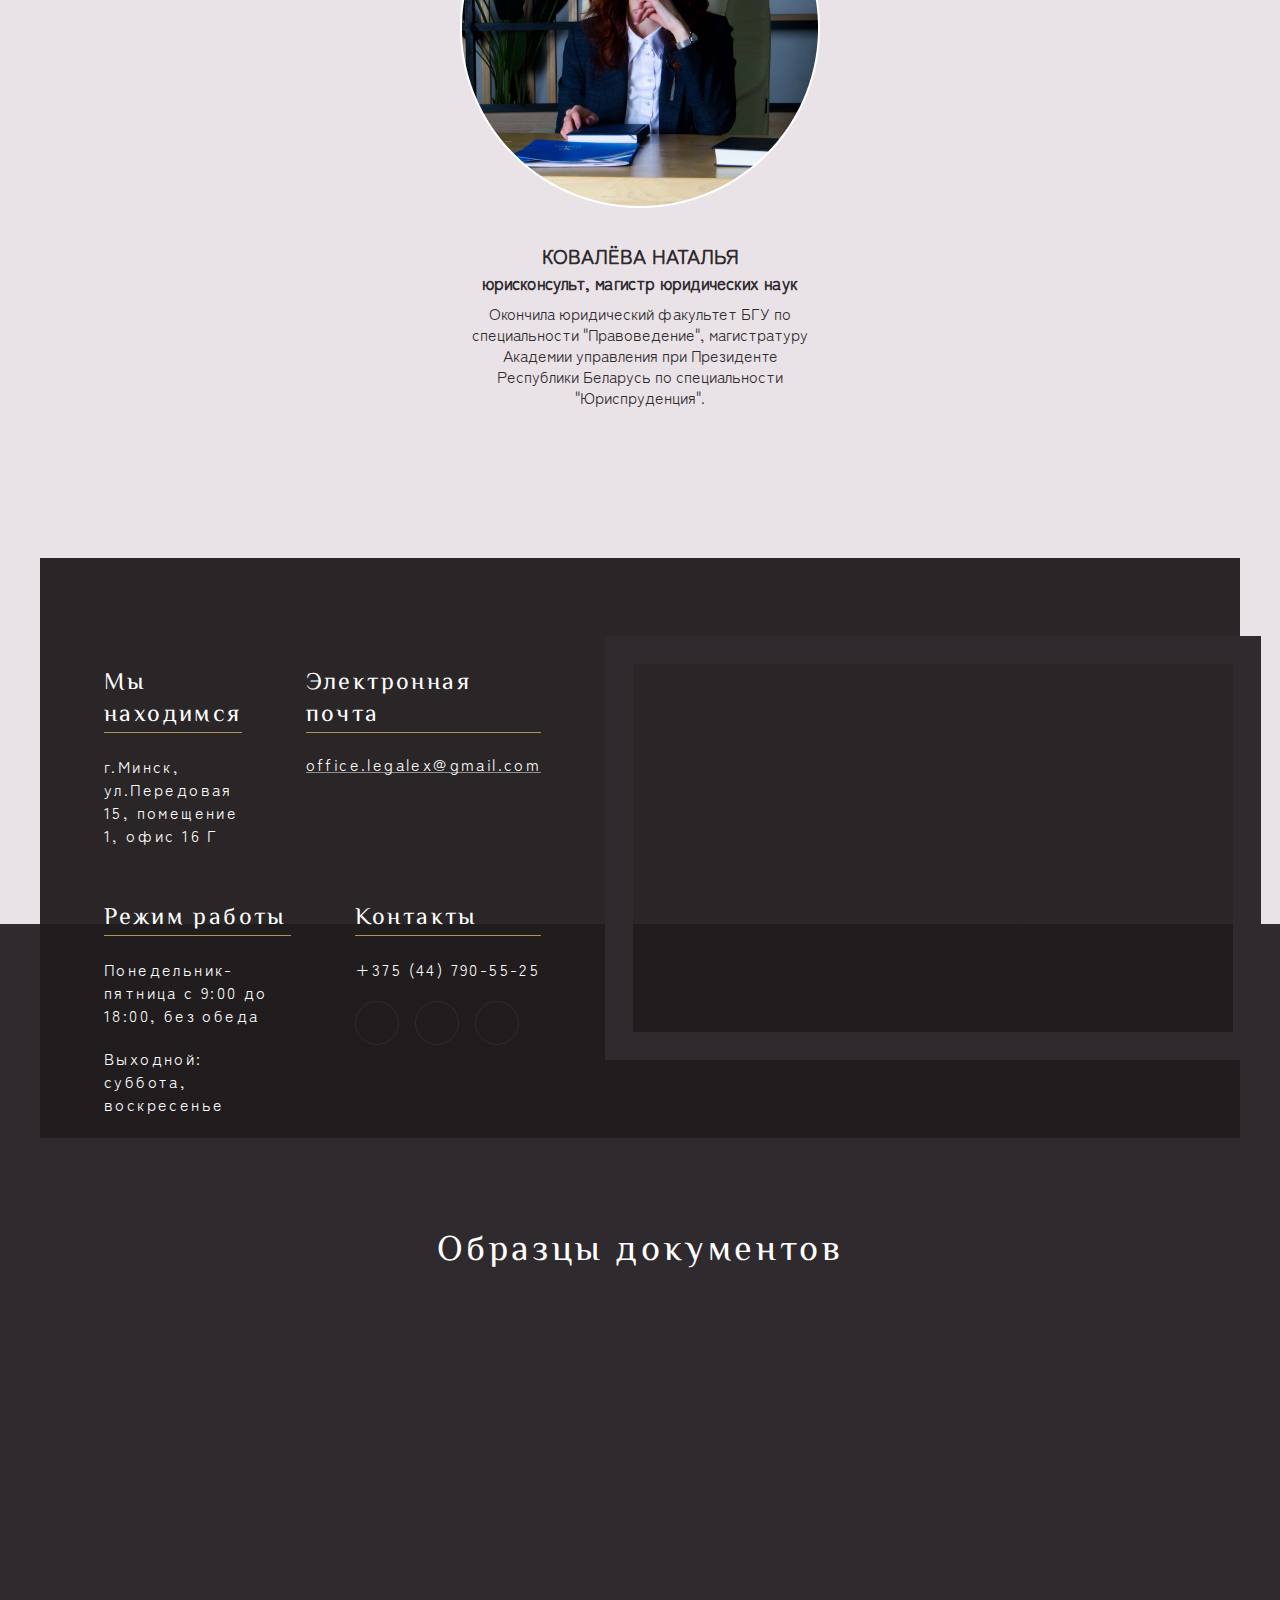
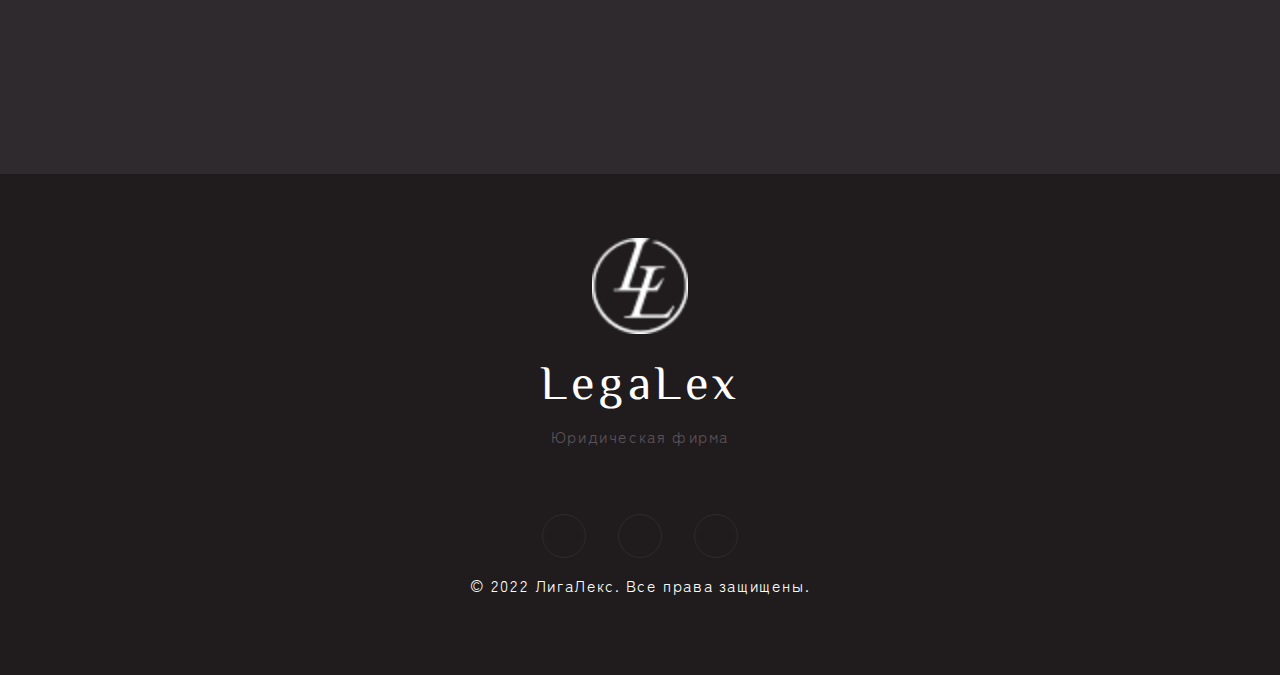
==== commit 51968b1f: "Merge branch 'Front' of https://github.com/PiratskiyTapok/Legalex into Front" ====
--- a/Legalex/Content/index.html
+++ b/Legalex/Content/index.html
@@ -124,7 +124,7 @@
                         <p class="text__subcaption">Сопровождение хозяйственной деятельности,<br> юридическая помощь, разрешение споров.
                         </p>
                         <div class="text__controls">
-                            <a href="#" class="control with-arrow control-filled">Документы</a>
+                            <a href="#" class="control with-arrow control-bordered">Документы</a>
                             <a href="#" class="control with-arrow control-bordered">Помощь</a>
                         </div>
                     </div>
@@ -162,7 +162,7 @@
                             </p>
                         </div>
                         <div class="controls">
-                            <a href="#order-popup" class="control with-arrow control-filled popup-link">Перейти</a>
+                            <a href="#order-popup" class="control with-arrow control-bordered popup-link">Перейти</a>
                         </div>
                     </div>
                 </div>
@@ -272,7 +272,7 @@
                     </p>
                 </div>
                 <div class="controls">
-                    <a href="#request-popup" class="control popup-link">Оставить заявку</a>
+                    <a href="#request-popup" class="control control-bordered popup-link">Оставить заявку</a>
                 </div>
             </div>
         </div>
@@ -376,7 +376,8 @@
                 </div>
                 <div class="content__map">
                     <div class="map">
-
+                        <iframe src="https://www.google.com/maps/embed?pb=!1m18!1m12!1m3!1d1175.400091684479!2d27.621817701020685!3d53.89975539672695!2m3!1f0!2f0!3f0!3m2!1i1024!2i768!4f13.1!3m3!1m2!1s0x46dbce4596284c27%3A0xac7a9f574c94caf!2z0YPQuy4g0J_QtdGA0LXQtNC-0LLQsNGPIDE1LCDQnNC40L3RgdC6!5e0!3m2!1sru!2sby!4v1658333610489!5m2!1sru!2sby"
+                            style="border:0;" allowfullscreen="" loading="lazy" referrerpolicy="no-referrer-when-downgrade"></iframe>
                     </div>
                 </div>
             </div>
--- a/Legalex/Content/css/style.css
+++ b/Legalex/Content/css/style.css
@@ -947,12 +947,21 @@
             text-decoration: none;
         }
         
+        .control:active,
+        .control:focus {
+            outline: none;
+        }
+        
+        .control::-moz-focus-inner {
+            border: 0;
+        }
+        
+        .control.control-bordered:hover {
+            background-color: #AF9553;
+        }
+        
         .with-arrow.control:hover::after {
             right: -4px;
-        }
-
-        .with-arrow.control:hover {
-            background-color: #AF9553;;
         }
         
         .with-arrow.control::after {
@@ -968,8 +977,8 @@
             transition: all 0.2s linear;
         }
         
-        .control.control-filled {
-            background-color: #AF9553;
+        .control.control-bordered {
+            background-color: #201C1D;
         }
         
         .hero__content-image {
@@ -1758,6 +1767,11 @@
             height: 424px;
             border: 28px solid #2F2A2E;
         }
+        
+        .content__map .map iframe {
+            width: 100%;
+            height: 100%;
+        }
         /*Documents****************************************/
         
         .documents {
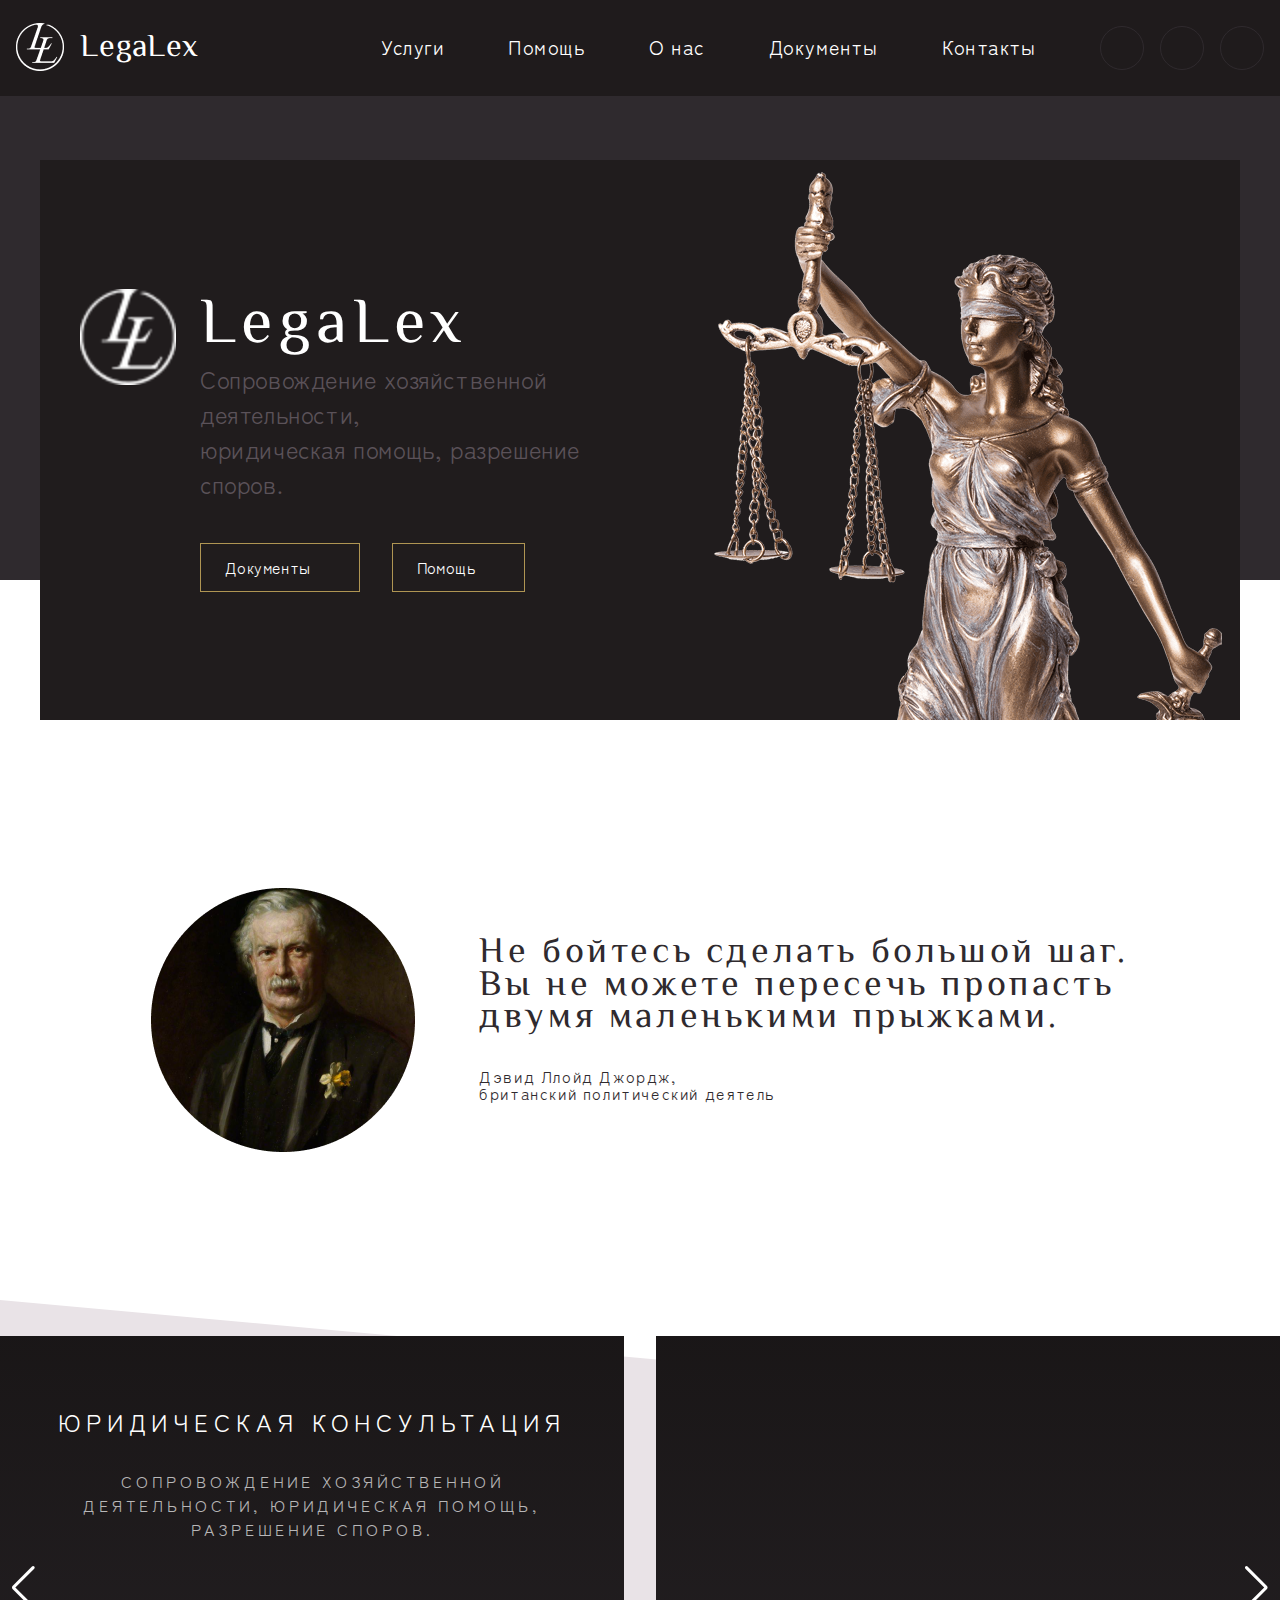
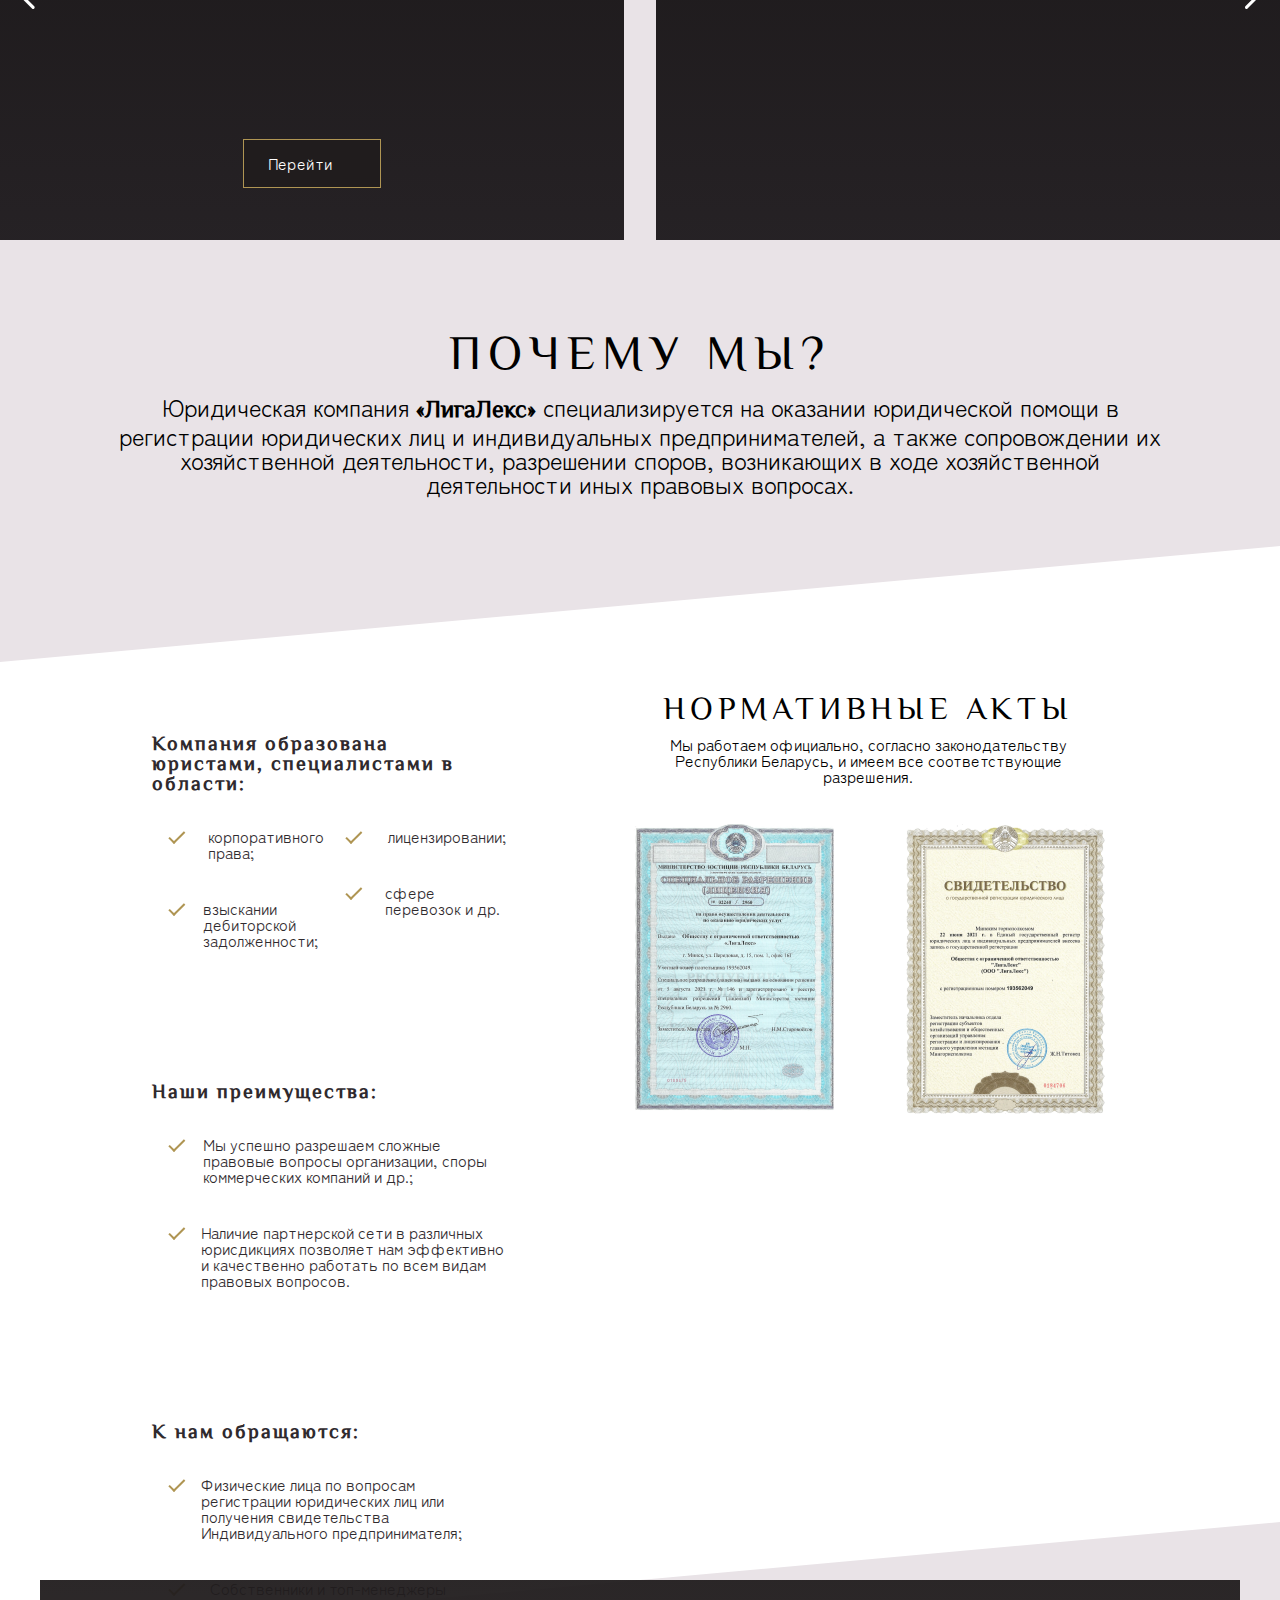
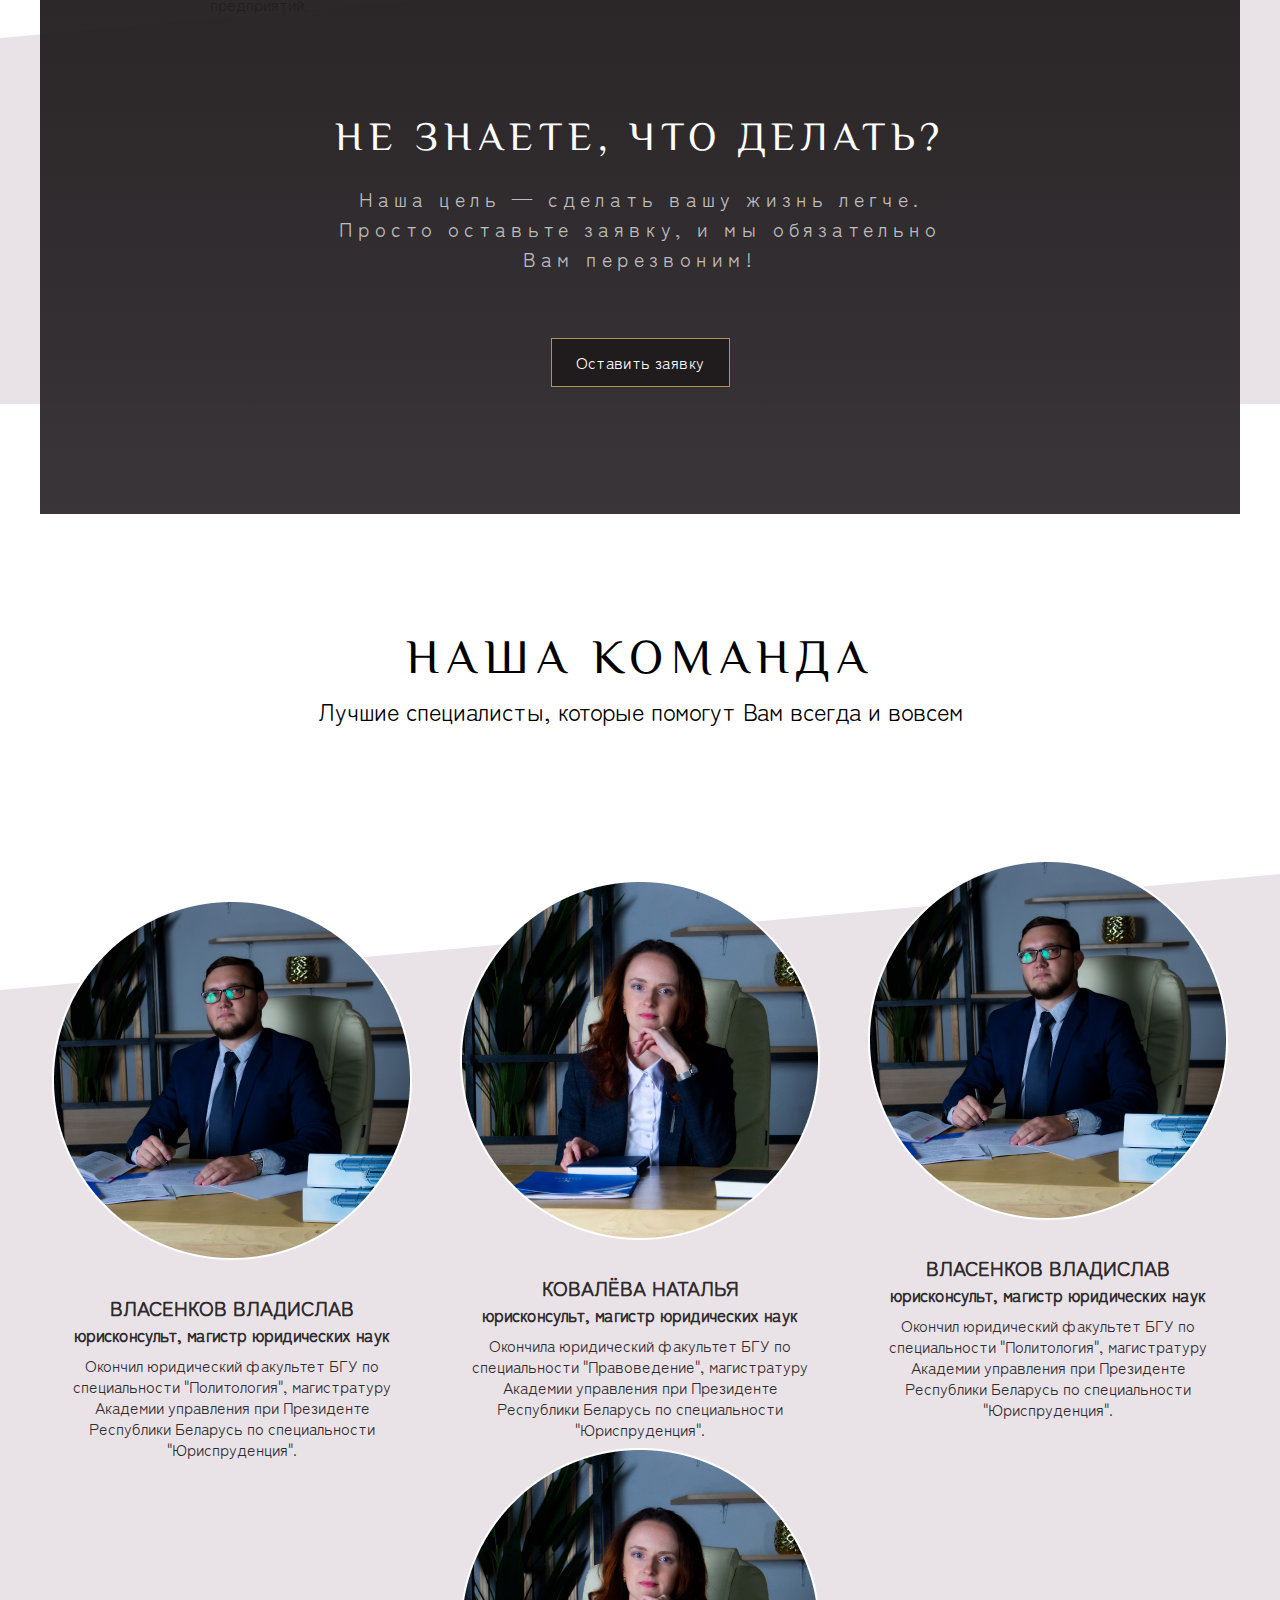
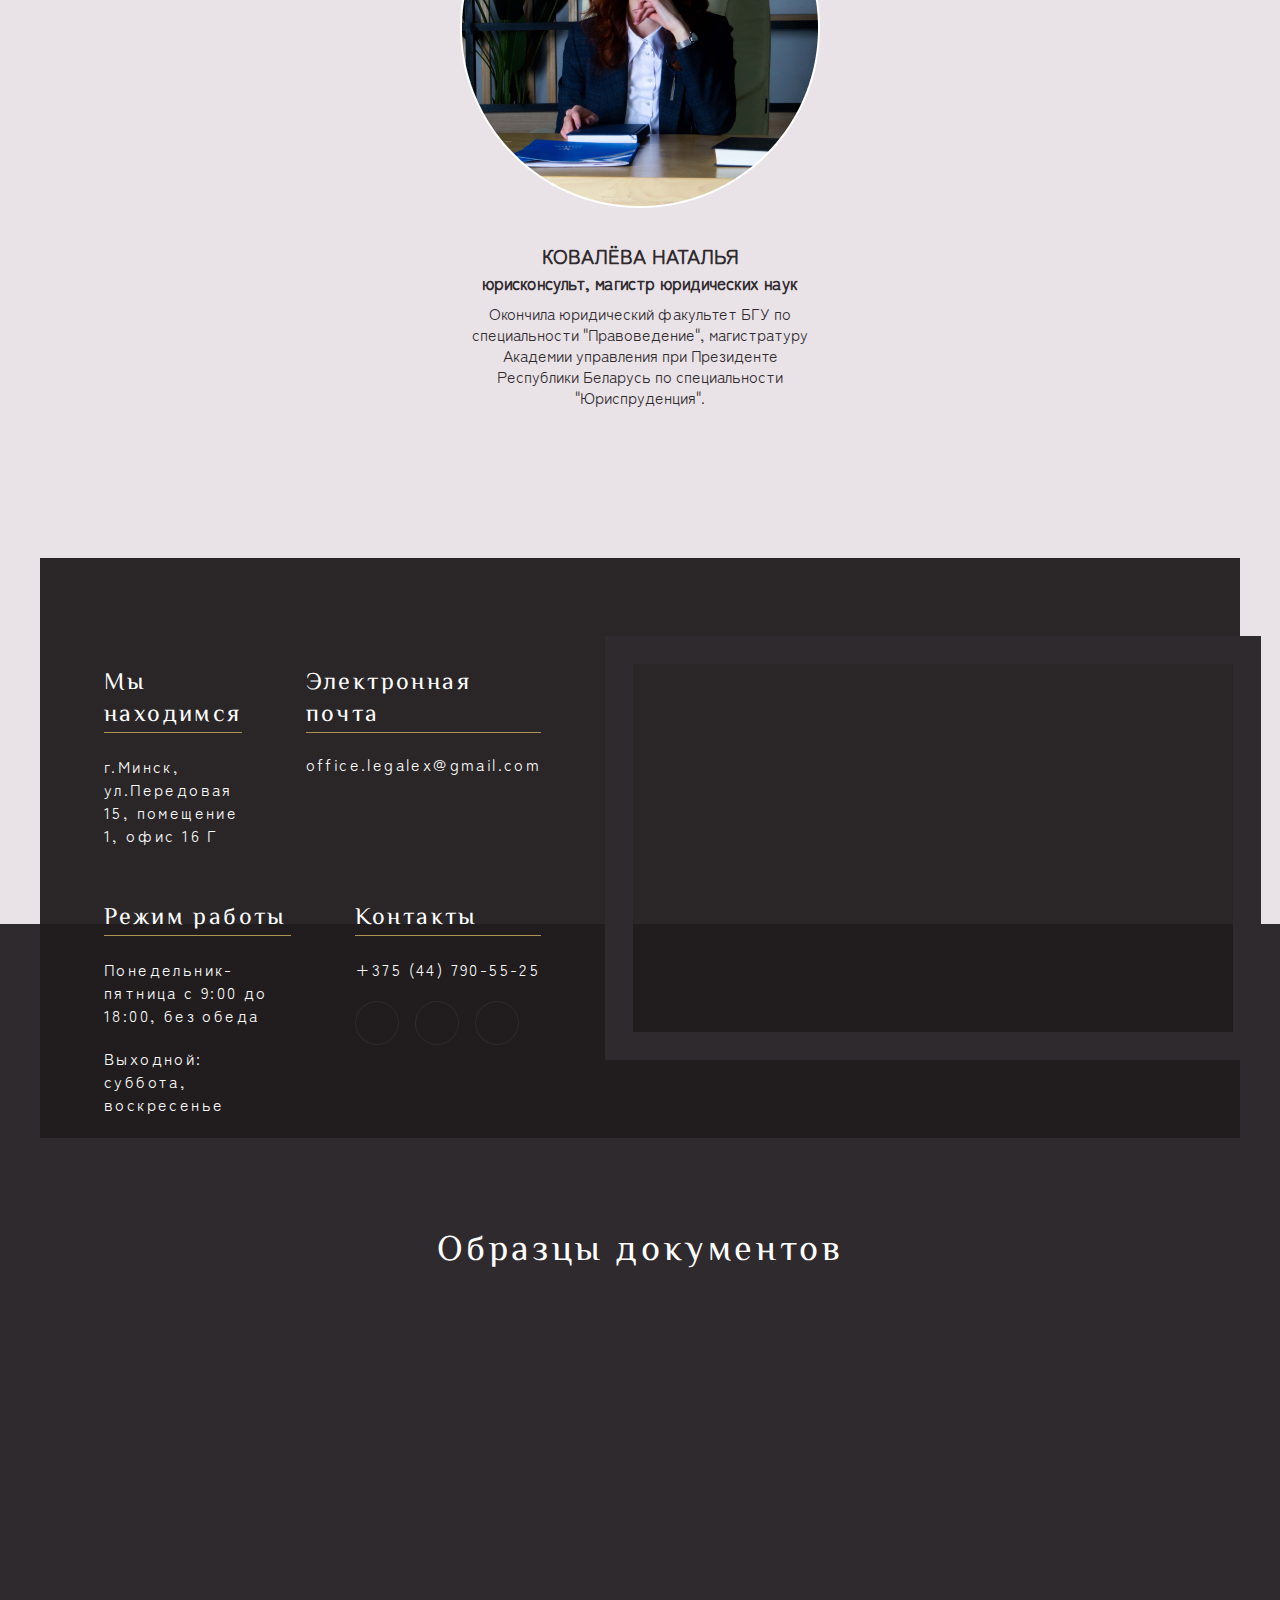
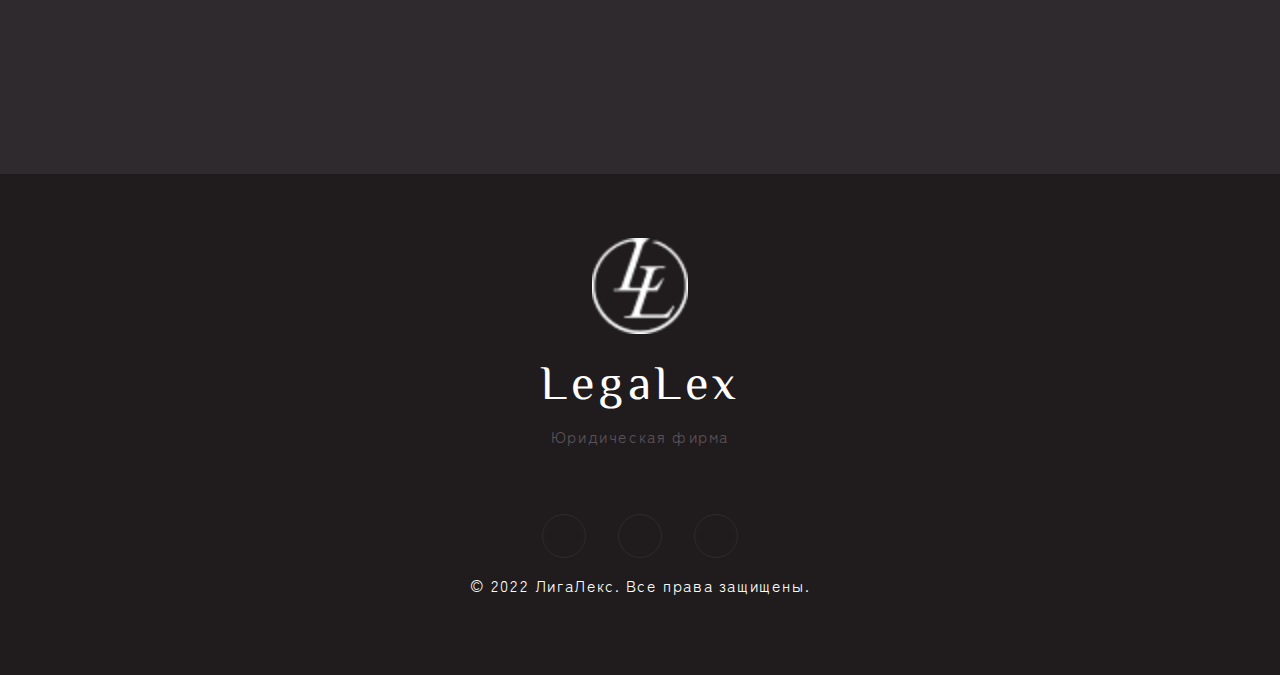
==== commit 4177aa8b: "added order table" ====
--- a/Legalex/Content/index.html
+++ b/Legalex/Content/index.html
@@ -422,24 +422,12 @@
         </div>
     </footer>
 
-    <div id="order-popup" class="popup">
-        <div class="popup__body">
-            <div class="popup__content">
-                <a href="" class="popup__close close-popup">X</a>
-                <div class="popup__title">Title</div>
-                <div class="popup__text">
-                    Some text
-                </div>
-            </div>
-        </div>
-    </div>
-
     <div id="request-popup" class="popup">
         <div class="popup__body">
             <div class="popup__content">
                 <a href="" class="popup__close close-popup">X</a>
                 <div class="popup__title">Оставить заявку</div>
-                <div class="popup__from">
+                <div class="popup__form">
                     <form class="form_request">
                         <label for="nameofsender">Имя</label>
                         <input type="text" id="nameofsender" name="nameofsender">
@@ -457,6 +445,44 @@
             </div>
         </div>
     </div>
+
+    <div id="order-popup" class="popup">
+        <div class="popup__body">
+            <div class="popup__content">
+                <a href="" class="popup__close close-popup">X</a>
+                <div class="popup__title">Цена юридической услуги</div>
+                <div class="popup__form">
+                    <table>
+                        <tr>
+                            <th>№ п/п</th>
+                            <th>Вид юридической услуги</th>
+                            <th>Стоимость в BYN</th>
+                        </tr>
+                        <tr>
+                            <td class="col-1">1.</td>
+                            <td class="col-2">Подготовка документов для регистрации ИП + сопровождение (исполком, постановка на учет, получение книг)</td>
+                            <td class="col-3">130,00 руб.</td>
+                        </tr>
+                        <tr>
+                            <td class="col-1">2.</td>
+                            <td class="col-2">Подготовка документов для регистрации ИП + сопровождение (исполком, постановка на учет, получение книг)</td>
+                            <td class="col-3">130,00 руб.</td>
+                        </tr>
+                        <tr>
+                            <td class="col-1">3.</td>
+                            <td class="col-2">Подготовка документов для регистрации ИП + сопровождение (исполком, постановка на учет, получение книг)</td>
+                            <td class="col-3">130,00 руб.</td>
+                        </tr>
+                        <tr>
+                            <td class="col-1">4.</td>
+                            <td class="col-2">Подготовка документов для регистрации ИП + сопровождение (исполком, постановка на учет, получение книг)</td>
+                            <td class="col-3">130,00 руб.</td>
+                        </tr>
+                    </table>
+                </div>
+            </div>
+        </div>
+    </div>
 </body>
 
 </html>--- a/Legalex/Content/css/style.css
+++ b/Legalex/Content/css/style.css
@@ -211,7 +211,8 @@
  */
         
         a:active,
-        a:hover {
+        a:hover,
+        a:focus {
             outline: 0;
         }
         /**
@@ -697,11 +698,13 @@
             letter-spacing: 0.025em;
             color: #FFFFFF;
             text-decoration: none;
+            display: inline-block;
+            line-height: 1;
         }
         
         .header__nav-item-link:hover,
         .header__nav-item-link:active {
-            text-decoration: underline;
+            border-bottom: 1px solid #FFFFFF;
         }
         
         .header__nav-item-link:focus {
@@ -1748,10 +1751,14 @@
         }
         
         .info-container a.text__subcaption {
-            border-bottom: 1px solid #8f8f8f;
             display: inline-block;
             line-height: 1;
             text-decoration: none;
+        }
+        
+        .info-container a.text__subcaption:hover,
+        .info-container a.text__subcaption:active {
+            border-bottom: 1px solid #8f8f8f;
         }
         
         .about__content .content__map {
@@ -1902,7 +1909,7 @@
         
         .popup__content {
             position: relative;
-            width: 1120px;
+            width: 60%;
             opacity: 0;
             transition: all 0.4s ease 0s;
             transform: translate(0px, -100%);
@@ -1939,43 +1946,98 @@
             letter-spacing: 0.1em;
             color: #5B5259;
         }
-
-
+        
         #request-popup .popup__content {
             width: 500px;
         }
-
+        
         .form_request {
             display: flex;
             flex-direction: column;
             padding: 10px;
         }
-
-        .form_request > label {
-
-        }
-
-        .form_request > input {
-            border: 1px solid #AF9553;
+        
+        .form_request>label {}
+        
+        .form_request>input {
+            border: 1px solid rgb(47, 42, 46);
             height: 2.2rem;
             margin-bottom: 0.5rem;
         }
-
-        .form_request > textarea {
-            border: 1px solid #AF9553;
+        
+        .form_request>textarea {
+            border: 1px solid rgb(47, 42, 46);
             height: 6rem;
             margin-bottom: 1rem;
         }
-
-        .form_request > input[type='button'] {
+        
+        .form_request>input[type='button'] {
             content: 'Отправить'
         }
-
-        .form_request > .control {
+        
+        .form_request>.control {
             background: transparent;
             color: #1F1B1C;
         }
-
-        .form_request > .control:hover {
+        
+        .form_request>.control:hover {
             background-color: #AF9553;
+        }
+        
+        table {
+            font-family: "Lucida Sans Unicode", "Lucida Grande", Sans-Serif;
+            font-size: 14px;
+            background: white;
+            max-width: 100%;
+            width: 100%;
+            text-align: left;
+            margin: auto;
+            border-collapse: collapse;
+        }
+        
+        th {
+            font-family: 'Zen Maru Gothic';
+            font-style: normal;
+            font-weight: 800;
+            font-size: 16px;
+            line-height: 100%;
+            /* or 29px */
+            text-align: left;
+            letter-spacing: 0.1em;
+            text-transform: uppercase;
+            color: #000;
+            margin-bottom: 32px;
+            border-bottom: 2px solid rgb(47, 42, 46);
+            padding: 8px 4px;
+        }
+        
+        td {
+            color: #5B5259;
+            text-align: left;
+            padding: 8px 4px;
+            transition: .3s linear;
+        }
+        
+        td:first-child {
+            padding-left: 24px;
+        }
+        
+        td.col-1 {
+            width: 10%;
+        }
+        
+        td.col-2 {
+            width: 65%;
+        }
+        
+        td.col-3 {
+            width: 25%;
+        }
+        
+        tr:hover td {
+            background-color: rgb(233, 227, 231)
+        }
+        
+        tr {
+            border-bottom: 1px solid rgb(47, 42, 46);
         }